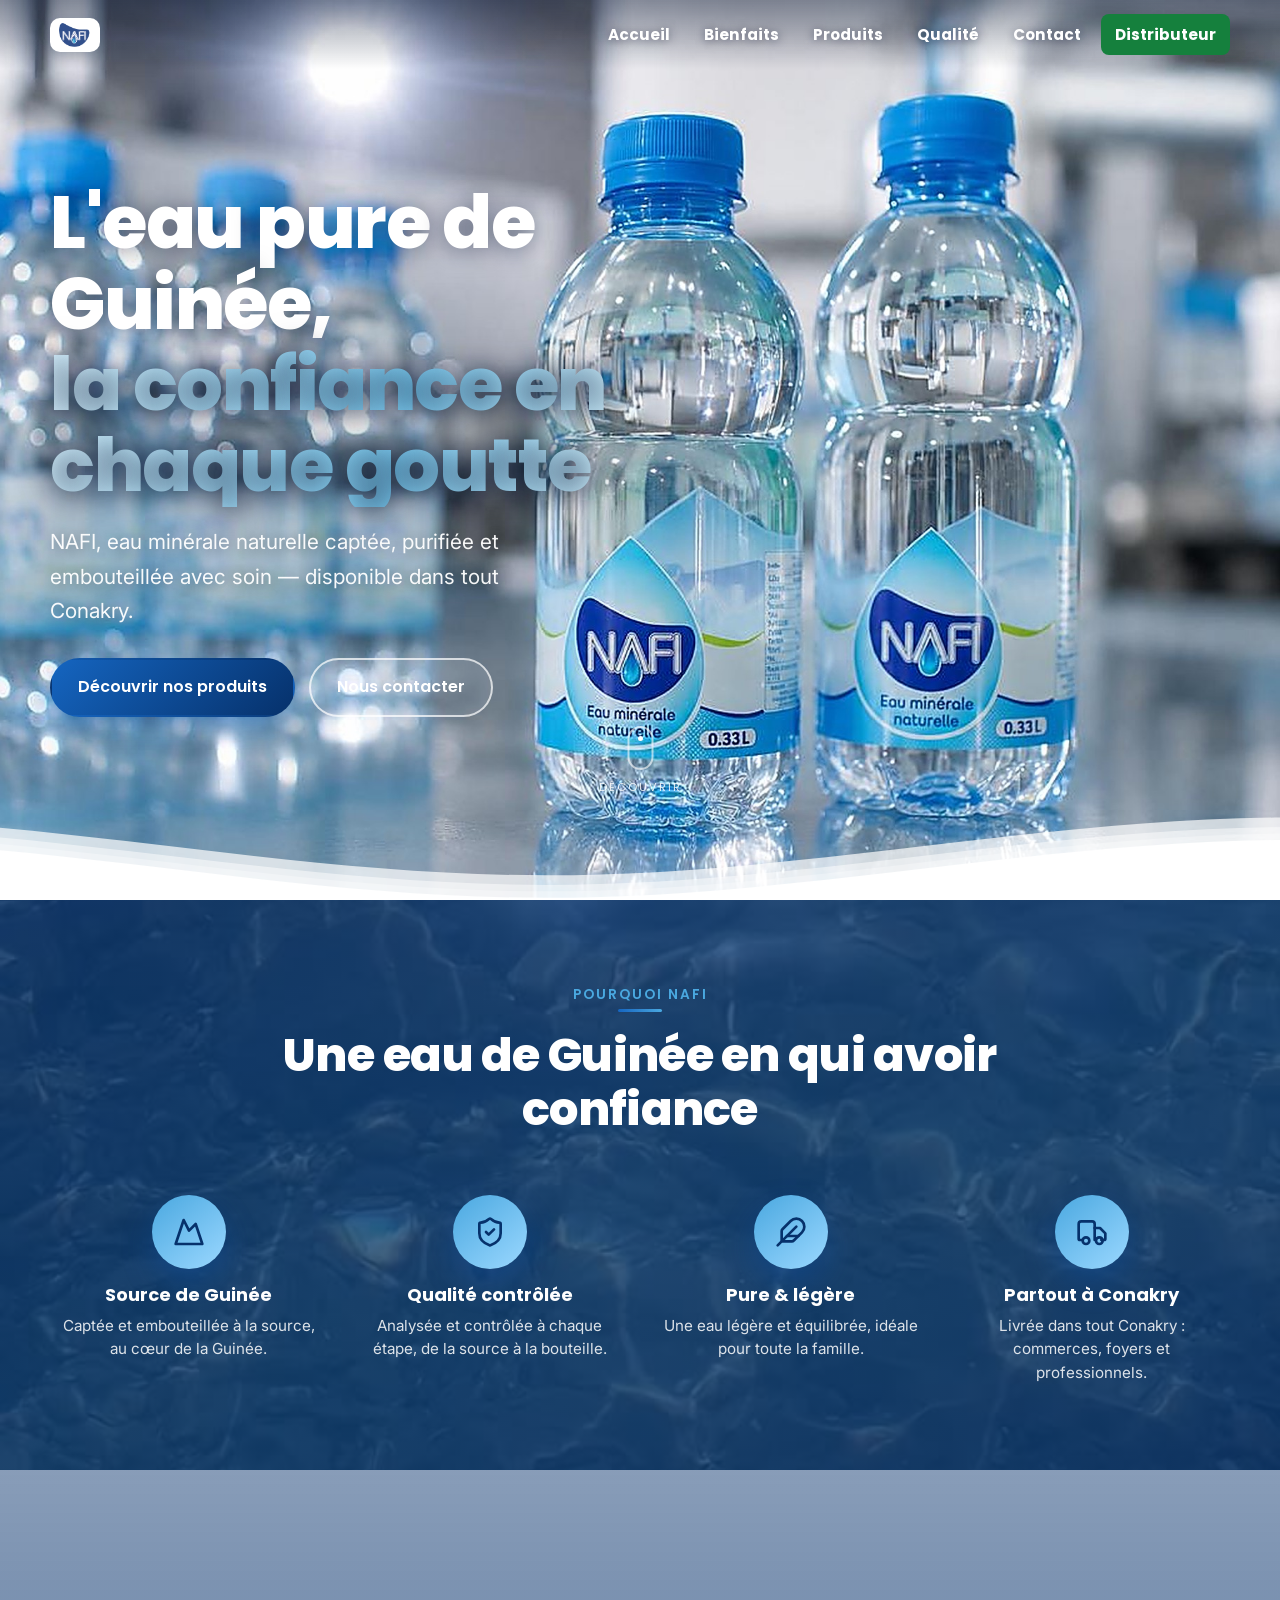
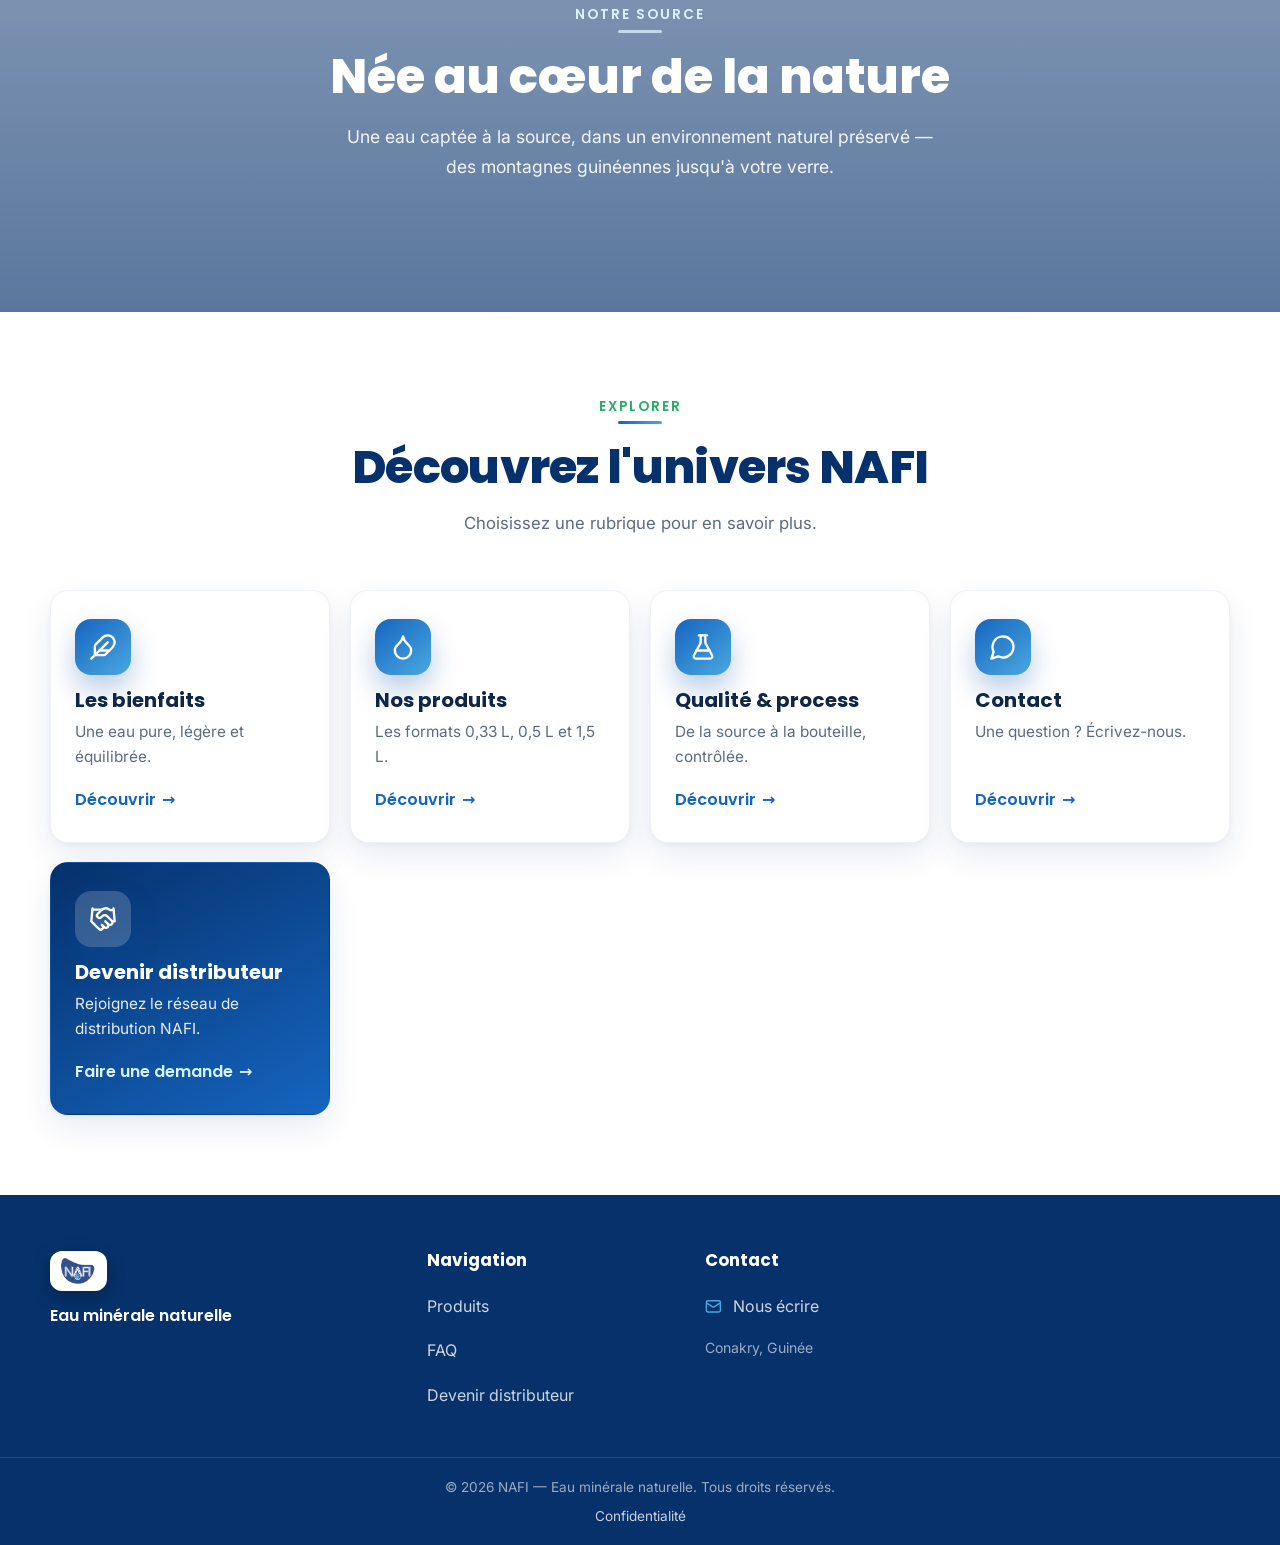
==== index.html @ 467e8931 "Retrait de l'effet gouttes d'eau (pluie + éclaboussure au clic) - Supprime js/water-drops.js et son " ====
<!DOCTYPE html>
<html lang="fr">
<head>
  <meta charset="UTF-8" />
  <meta name="viewport" content="width=device-width, initial-scale=1.0" />
  <link rel="canonical" href="https://www.eaunafi.com/" />
  <meta name="theme-color" content="#06316b" />
  <title>NAFI — L'eau pure de Guinée, la confiance en chaque goutte</title>
  <meta name="description" content="NAFI, eau minérale naturelle née en Guinée. De la source à votre verre : captée, purifiée et contrôlée. Disponible à Conakry en 0,33 L, 0,5 L et 1,5 L." />
  <link rel="icon" type="image/png" href="images/favicon.png?v=18" />
  <link rel="apple-touch-icon" href="images/apple-touch-icon.png" />
  <link rel="preconnect" href="https://fonts.googleapis.com" />
  <link rel="preconnect" href="https://fonts.gstatic.com" crossorigin />
  <link href="https://fonts.googleapis.com/css2?family=Poppins:wght@400;500;600;700;800&family=Inter:wght@400;500;600&display=swap" rel="stylesheet" />
  <link rel="preload" as="image" href="images/hero-bottles-hd.jpg" fetchpriority="high" />
  <link rel="stylesheet" href="css/style.css?v=18" />
  <script type="application/ld+json">
  {"@context":"https://schema.org","@type":"Organization","name":"NAFI","url":"https://www.eaunafi.com/","logo":"https://www.eaunafi.com/images/apple-touch-icon.png","description":"Eau minérale naturelle captée et embouteillée en Guinée."}
  </script>
</head>
<body>
  <a class="skip-link" href="#accueil">Aller au contenu</a>

  <div class="scroll-progress" id="scrollProgress" aria-hidden="true"></div>

  <svg width="0" height="0" style="position:absolute" aria-hidden="true" focusable="false">
    <defs>
      <symbol id="i-drop" viewBox="0 0 24 24"><path d="M12 22a7 7 0 0 0 7-7c0-2-1-3.9-3-5.5s-3.5-4-4-6.5c-.5 2.5-2 4.9-4 6.5C6 11.1 5 13 5 15a7 7 0 0 0 7 7z"/></symbol>
      <symbol id="i-shield" viewBox="0 0 24 24"><path d="M20 13c0 5-3.5 7.5-7.66 8.95a1 1 0 0 1-.67-.01C7.5 20.5 4 18 4 13V6a1 1 0 0 1 1-1c2 0 4.5-1.2 6.24-2.72a1.17 1.17 0 0 1 1.52 0C14.51 3.81 17 5 19 5a1 1 0 0 1 1 1z"/></symbol>
      <symbol id="i-shield-check" viewBox="0 0 24 24"><path d="M20 13c0 5-3.5 7.5-7.66 8.95a1 1 0 0 1-.67-.01C7.5 20.5 4 18 4 13V6a1 1 0 0 1 1-1c2 0 4.5-1.2 6.24-2.72a1.17 1.17 0 0 1 1.52 0C14.51 3.81 17 5 19 5a1 1 0 0 1 1 1z"/><path d="m9 12 2 2 4-4"/></symbol>
      <symbol id="i-check" viewBox="0 0 24 24"><circle cx="12" cy="12" r="10"/><path d="m9 12 2 2 4-4"/></symbol>
      <symbol id="i-feather" viewBox="0 0 24 24"><path d="M12.67 19a2 2 0 0 0 1.42-.59l6.15-6.17a6 6 0 0 0-8.49-8.49L5.59 9.91A2 2 0 0 0 5 11.33V18a1 1 0 0 0 1 1z"/><path d="M16 8 2 22"/><path d="M17.5 15H9"/></symbol>
      <symbol id="i-salt" viewBox="0 0 24 24"><path d="M7 11a5 5 0 0 1 10 0"/><path d="M7 11h10v9a1 1 0 0 1-1 1H8a1 1 0 0 1-1-1z"/><path d="M10 7.5v.01"/><path d="M14 7.5v.01"/><path d="M12 6v.01"/></symbol>
      <symbol id="i-scale" viewBox="0 0 24 24"><path d="m16 16 3-8 3 8c-.87.65-1.92 1-3 1s-2.13-.35-3-1z"/><path d="m2 16 3-8 3 8c-.87.65-1.92 1-3 1s-2.13-.35-3-1z"/><path d="M7 21h10"/><path d="M12 3v18"/><path d="M3 7h2c2 0 5-1 7-2 2 1 5 2 7 2h2"/></symbol>
      <symbol id="i-family" viewBox="0 0 24 24"><path d="M16 21v-2a4 4 0 0 0-4-4H6a4 4 0 0 0-4 4v2"/><circle cx="9" cy="7" r="4"/><path d="M22 21v-2a4 4 0 0 0-3-3.87"/><path d="M16 3.13a4 4 0 0 1 0 7.75"/></symbol>
      <symbol id="i-leaf" viewBox="0 0 24 24"><path d="M11 20A7 7 0 0 1 9.8 6.1C15.5 5 17 4.48 19 2c1 2 2 4.18 2 8 0 5.5-4.78 10-10 10z"/><path d="M2 21c0-3 1.85-5.36 5.08-6"/></symbol>
      <symbol id="i-mountain" viewBox="0 0 24 24"><path d="m8 3 4 8 5-5 5 15H2z"/></symbol>
      <symbol id="i-filter" viewBox="0 0 24 24"><path d="M22 3H2l8 9.46V19l4 2v-8.54z"/></symbol>
      <symbol id="i-sparkles" viewBox="0 0 24 24"><path d="M9.94 14.06a2 2 0 0 0-1.44-1.44l-4.06-1.06 4.06-1.06A2 2 0 0 0 9.94 9L11 4.94 12.06 9a2 2 0 0 0 1.44 1.44l4.06 1.06-4.06 1.06A2 2 0 0 0 12.06 14L11 18.06z"/><path d="M19 4v3"/><path d="M20.5 5.5h-3"/><path d="M19 17v2"/><path d="M20 18h-2"/></symbol>
      <symbol id="i-flask" viewBox="0 0 24 24"><path d="M14 2v6a2 2 0 0 0 .24.96l5.51 10.08A2 2 0 0 1 18 22H6a2 2 0 0 1-1.75-2.96l5.51-10.08A2 2 0 0 0 10 8V2"/><path d="M6.45 15h11.1"/><path d="M8.5 2h7"/></symbol>
      <symbol id="i-factory" viewBox="0 0 24 24"><path d="M2 20a2 2 0 0 0 2 2h16a2 2 0 0 0 2-2V8l-7 5V8l-7 5V4a2 2 0 0 0-2-2H4a2 2 0 0 0-2 2z"/><path d="M7 18h.01"/><path d="M12 18h.01"/><path d="M17 18h.01"/></symbol>
      <symbol id="i-truck" viewBox="0 0 24 24"><path d="M14 18V6a2 2 0 0 0-2-2H4a2 2 0 0 0-2 2v11a1 1 0 0 0 1 1h2"/><path d="M14 9h4l4 4v4a1 1 0 0 1-1 1h-2"/><circle cx="7.5" cy="18.5" r="2.5"/><circle cx="17.5" cy="18.5" r="2.5"/></symbol>
      <symbol id="i-target" viewBox="0 0 24 24"><circle cx="12" cy="12" r="10"/><circle cx="12" cy="12" r="6"/><circle cx="12" cy="12" r="2"/></symbol>
      <symbol id="i-globe" viewBox="0 0 24 24"><circle cx="12" cy="12" r="10"/><path d="M12 2a14.5 14.5 0 0 0 0 20 14.5 14.5 0 0 0 0-20"/><path d="M2 12h20"/></symbol>
      <symbol id="i-phone" viewBox="0 0 24 24"><path d="M13.83 16.57a1 1 0 0 0 1.21-.3l.36-.47A2 2 0 0 1 17 15h3a2 2 0 0 1 2 2v3a2 2 0 0 1-2 2A18 18 0 0 1 2 4a2 2 0 0 1 2-2h3a2 2 0 0 1 2 2v3a2 2 0 0 1-.8 1.6l-.47.35a1 1 0 0 0-.29 1.23 14 14 0 0 0 6.39 6.39z"/></symbol>
      <symbol id="i-mail" viewBox="0 0 24 24"><rect width="20" height="16" x="2" y="4" rx="2"/><path d="m22 7-8.97 5.7a1.94 1.94 0 0 1-2.06 0L2 7"/></symbol>
      <symbol id="i-chat" viewBox="0 0 24 24"><path d="M7.9 20A9 9 0 1 0 4 16.1L2 22z"/></symbol>
      <symbol id="i-file" viewBox="0 0 24 24"><path d="M15 2H6a2 2 0 0 0-2 2v16a2 2 0 0 0 2 2h12a2 2 0 0 0 2-2V7z"/><path d="M14 2v4a2 2 0 0 0 2 2h4"/><path d="M16 13H8"/><path d="M16 17H8"/><path d="M10 9H8"/></symbol>
      <symbol id="i-handshake" viewBox="0 0 24 24"><path d="m11 17 2 2a1 1 0 1 0 3-3"/><path d="m14 14 2.5 2.5a1 1 0 1 0 3-3l-3.88-3.88a3 3 0 0 0-4.24 0l-.88.88a1 1 0 1 1-3-3l2.81-2.81a5.79 5.79 0 0 1 7.06-.87l.47.28a2 2 0 0 0 1.42.25L21 4"/><path d="m21 3 1 11h-2"/><path d="M3 3 2 14l6.5 6.5a1 1 0 1 0 3-3"/><path d="M3 4h8"/></symbol>
      <symbol id="i-facebook" viewBox="0 0 24 24"><path d="M22 12a10 10 0 1 0-11.56 9.88v-6.99H7.9V12h2.54V9.8c0-2.5 1.49-3.89 3.78-3.89 1.09 0 2.24.2 2.24.2v2.46h-1.26c-1.24 0-1.63.77-1.63 1.56V12h2.78l-.44 2.89h-2.34v6.99A10 10 0 0 0 22 12z"/></symbol>
      <symbol id="i-instagram" viewBox="0 0 24 24"><rect width="20" height="20" x="2" y="2" rx="5"/><path d="M16 11.37A4 4 0 1 1 12.63 8 4 4 0 0 1 16 11.37z"/><line x1="17.5" x2="17.51" y1="6.5" y2="6.5"/></symbol>
      <symbol id="i-flag-gn" viewBox="0 0 30 20" preserveAspectRatio="none"><rect width="10" height="20" x="0" fill="#ce1126"/><rect width="10" height="20" x="10" fill="#fcd116"/><rect width="10" height="20" x="20" fill="#009460"/></symbol>
    </defs>
  </svg>

  <!-- ===================== NAVBAR ===================== -->
  <header class="navbar" id="navbar">
    <div class="container nav-inner">
      <a href="index.html" class="brand" aria-label="NAFI - Accueil">
        <img src="images/logo-nafi.png" alt="Logo NAFI" class="brand-logo" data-fallback="logo" />
      </a>

      <nav class="nav-links" id="navLinks" aria-label="Navigation principale">
        <a href="index.html" class="active">Accueil</a>
        <a href="bienfaits.html">Bienfaits</a>
        <a href="produits.html">Produits</a>
        <a href="qualite.html">Qualité</a>
        <a href="contact.html">Contact</a>
        <a href="contact.html#distributeur" class="nav-cta">Distributeur</a>
      </nav>

      <button class="burger" id="burger" aria-label="Ouvrir le menu" aria-expanded="false">
        <span></span><span></span><span></span>
      </button>
    </div>
  </header>

<section class="hero" id="accueil">
    <!-- Image de fond du hero : bouteilles NAFI à l'embouteillage -->
    <img class="hero-bg-img" src="images/hero-bottles-hd.jpg" alt="Bouteilles d'eau minérale NAFI sur la ligne d'embouteillage" width="1920" height="1280" fetchpriority="high" />

    <div class="container hero-inner">
      <div class="hero-text reveal">
        <h1 class="hero-title">L'eau pure de Guinée,<br><span class="accent-water">la confiance en chaque goutte</span></h1>
        <p class="hero-tagline">NAFI, eau minérale naturelle captée, purifiée et embouteillée avec soin — disponible dans tout Conakry.</p>
        <div class="hero-buttons">
          <a href="produits.html" class="btn btn-primary">Découvrir nos produits</a>
          <a href="contact.html" class="btn btn-outline">Nous contacter</a>
        </div>
      </div>
    </div>

    <!-- Indicateur de défilement -->
    <a href="#explorer" class="scroll-cue" aria-label="Défiler vers le bas">
      <span class="scroll-cue-dot"></span>
      <span class="scroll-cue-txt">Découvrir</span>
    </a>

    <!-- Vague animée -->
    <div class="wave-wrap" aria-hidden="true">
      <svg class="waves" viewBox="0 24 150 28" preserveAspectRatio="none">
        <defs>
          <path id="wavepath" d="M-160 44c30 0 58-18 88-18s 58 18 88 18 58-18 88-18 58 18 88 18 v44h-352z" />
        </defs>
        <g class="wave-parallax">
          <use href="#wavepath" x="48" y="0" fill="rgba(255,255,255,0.7)" />
          <use href="#wavepath" x="48" y="3" fill="rgba(255,255,255,0.5)" />
          <use href="#wavepath" x="48" y="5" fill="rgba(255,255,255,0.3)" />
          <use href="#wavepath" x="48" y="7" fill="#ffffff" />
        </g>
      </svg>
    </div>
  </section>


  <!-- ===================== POURQUOI NAFI (bande sombre) ===================== -->
  <section class="section section--dark atouts">
    <video class="atouts-video" autoplay muted loop playsinline preload="auto" poster="videos/water-source.jpg" aria-hidden="true">
      <source src="videos/water-source.mp4" type="video/mp4" />
    </video>
    <div class="atouts-overlay" aria-hidden="true"></div>
    <div class="container">
      <div class="section-head reveal">
        <span class="eyebrow">Pourquoi NAFI</span>
        <h2>Une eau de Guinée en qui avoir confiance</h2>
      </div>
      <div class="atouts-grid">
        <div class="atout reveal">
          <span class="atout-ico"><svg class="ico" aria-hidden="true"><use href="#i-mountain"/></svg></span>
          <h3>Source de Guinée</h3>
          <p>Captée et embouteillée à la source, au cœur de la Guinée.</p>
        </div>
        <div class="atout reveal">
          <span class="atout-ico"><svg class="ico" aria-hidden="true"><use href="#i-shield-check"/></svg></span>
          <h3>Qualité contrôlée</h3>
          <p>Analysée et contrôlée à chaque étape, de la source à la bouteille.</p>
        </div>
        <div class="atout reveal">
          <span class="atout-ico"><svg class="ico" aria-hidden="true"><use href="#i-feather"/></svg></span>
          <h3>Pure &amp; légère</h3>
          <p>Une eau légère et équilibrée, idéale pour toute la famille.</p>
        </div>
        <div class="atout reveal">
          <span class="atout-ico"><svg class="ico" aria-hidden="true"><use href="#i-truck"/></svg></span>
          <h3>Partout à Conakry</h3>
          <p>Livrée dans tout Conakry : commerces, foyers et professionnels.</p>
        </div>
      </div>
    </div>
  </section>


  <!-- ===================== NOTRE SOURCE ===================== -->
  <section class="section source-band" aria-label="Notre source naturelle">
    <div class="source-band-overlay" aria-hidden="true"></div>
    <div class="container source-band-inner reveal">
      <span class="eyebrow eyebrow--light">Notre source</span>
      <h2>Née au cœur de la nature</h2>
      <p>Une eau captée à la source, dans un environnement naturel préservé — des montagnes guinéennes jusqu'à votre verre.</p>
    </div>
  </section>


  <!-- ===================== ACCÈS AUX PAGES ===================== -->
  <section class="section nav-hub" id="explorer">
    <div class="container">
      <div class="section-head reveal">
        <span class="eyebrow">Explorer</span>
        <h2>Découvrez l'univers NAFI</h2>
        <p class="lead">Choisissez une rubrique pour en savoir plus.</p>
      </div>
      <div class="hub-grid">
        <a class="hub-card reveal" href="bienfaits.html">
          <span class="hub-ico"><svg class="ico" aria-hidden="true"><use href="#i-feather"/></svg></span>
          <h3>Les bienfaits</h3>
          <p>Une eau pure, légère et équilibrée.</p>
          <span class="hub-link">Découvrir <span aria-hidden="true">&rarr;</span></span>
        </a>
        <a class="hub-card reveal" href="produits.html">
          <span class="hub-ico"><svg class="ico" aria-hidden="true"><use href="#i-drop"/></svg></span>
          <h3>Nos produits</h3>
          <p>Les formats 0,33 L, 0,5 L et 1,5 L.</p>
          <span class="hub-link">Découvrir <span aria-hidden="true">&rarr;</span></span>
        </a>
        <a class="hub-card reveal" href="qualite.html">
          <span class="hub-ico"><svg class="ico" aria-hidden="true"><use href="#i-flask"/></svg></span>
          <h3>Qualité &amp; process</h3>
          <p>De la source à la bouteille, contrôlée.</p>
          <span class="hub-link">Découvrir <span aria-hidden="true">&rarr;</span></span>
        </a>
        <a class="hub-card reveal" href="contact.html">
          <span class="hub-ico"><svg class="ico" aria-hidden="true"><use href="#i-chat"/></svg></span>
          <h3>Contact</h3>
          <p>Une question ? Écrivez-nous.</p>
          <span class="hub-link">Découvrir <span aria-hidden="true">&rarr;</span></span>
        </a>
        <a class="hub-card hub-card--cta reveal" href="contact.html#distributeur">
          <span class="hub-ico"><svg class="ico" aria-hidden="true"><use href="#i-handshake"/></svg></span>
          <h3>Devenir distributeur</h3>
          <p>Rejoignez le réseau de distribution NAFI.</p>
          <span class="hub-link">Faire une demande <span aria-hidden="true">&rarr;</span></span>
        </a>
      </div>
    </div>
  </section>


<footer class="footer">
    <div class="container footer-inner">
      <div class="footer-brand">
        <img src="images/logo-nafi.png" alt="Logo NAFI" class="footer-logo" data-fallback="logo" />
        <p class="footer-tagline">Eau minérale naturelle</p>
      </div>

      <div class="footer-col">
        <h4>Navigation</h4>
        <a href="produits.html">Produits</a>
        <a href="contact.html#faq">FAQ</a>
        <a href="contact.html#distributeur">Devenir distributeur</a>
      </div>

      <div class="footer-col">
        <h4>Contact</h4>
        <a href="contact.html"><svg class="ico ico-link" aria-hidden="true"><use href="#i-mail"/></svg> Nous écrire</a>
        <p class="footer-city">Conakry, Guinée</p>
      </div>
    </div>
    <div class="footer-bottom">
      <p>© <span id="year"></span> NAFI — Eau minérale naturelle. Tous droits réservés.</p>
      <p class="footer-bottom-links"><a href="confidentialite.html">Confidentialité</a></p>
    </div>
  </footer>

<button class="to-top" id="toTop" aria-label="Revenir en haut de la page" title="Haut de page">
    <svg viewBox="0 0 24 24" width="22" height="22" fill="none" stroke="currentColor" stroke-width="2.5" stroke-linecap="round" stroke-linejoin="round" aria-hidden="true">
      <path d="M12 19V5M5 12l7-7 7 7" />
    </svg>
  </button>

  <script src="js/main.js?v=18"></script>
  <script src="js/hero-ripple.js?v=18"></script>
</body>
</html>
---- css/style.css ----
/* ============================================================
   NAFI — Eau minérale naturelle
   Palette : bleu profond + bleu clair + blanc, accent vert
   Mobile-first, léger, animations "eau" douces
   ============================================================ */

:root {
  --blue-deep: #06316b;
  --blue-deep-2: #0a3d7a;
  --blue: #1565c0;
  --blue-light: #4aa8e0;
  --blue-soft: #e8f4fc;
  --green: #2ecc71;
  --green-dark: #27ae60;
  --green-cta: #15803d;
  --green-cta-dark: #0f6a33;
  --cyan: #d9f3ff;
  --white: #ffffff;
  --ink: #0f2745;
  --muted: #5a6b82;
  --line: #e2eaf3;
  --shadow-sm: 0 4px 14px rgba(6, 49, 107, 0.08);
  --shadow-md: 0 12px 34px rgba(6, 49, 107, 0.12);
  --shadow-lg: 0 24px 60px rgba(6, 49, 107, 0.18);
  --radius: 18px;
  --radius-sm: 12px;
  --max: 1180px;
  --font-head: "Poppins", system-ui, sans-serif;
  --font-body: "Inter", system-ui, sans-serif;
}

* { margin: 0; padding: 0; box-sizing: border-box; }

html { scroll-behavior: smooth; scroll-padding-top: 72px; }

body {
  font-family: var(--font-body);
  color: var(--ink);
  background: var(--white);
  line-height: 1.65;
  -webkit-font-smoothing: antialiased;
  overflow-x: hidden;
}

h1, h2, h3, h4 { font-family: var(--font-head); line-height: 1.15; color: var(--blue-deep); }

a { color: inherit; text-decoration: none; }
img { max-width: 100%; display: block; }

.container { width: min(100% - 40px, var(--max)); margin-inline: auto; }

/* ---------- Image fallback (avant ajout des vraies photos) ---------- */
.img-missing {
  background: linear-gradient(135deg, var(--blue-light), var(--blue-deep));
  position: relative;
  min-height: 180px;
  border-radius: var(--radius-sm);
}
.img-missing::after {
  content: attr(data-label);
  position: absolute; inset: 0;
  display: flex; align-items: center; justify-content: center;
  color: rgba(255,255,255,.9); font-family: var(--font-head);
  font-weight: 600; font-size: .85rem; text-align: center; padding: 12px;
  letter-spacing: .3px;
}

/* ============================= BUTTONS ============================= */
.btn {
  display: inline-flex; align-items: center; justify-content: center; gap: 8px;
  font-family: var(--font-head); font-weight: 600; font-size: 1rem;
  padding: 14px 26px; border-radius: 50px; border: 2px solid transparent;
  cursor: pointer; transition: transform .25s ease, box-shadow .25s ease, background .25s ease;
  white-space: nowrap;
}
.btn-sm { padding: 10px 20px; font-size: .9rem; }
.btn-block { width: 100%; }
.btn-primary {
  background: linear-gradient(135deg, var(--blue), var(--blue-deep));
  color: var(--white); box-shadow: 0 8px 22px rgba(21, 101, 192, .35);
}
.btn-primary:hover { transform: translateY(-3px); box-shadow: 0 14px 30px rgba(21, 101, 192, .45); }
.btn-outline {
  background: rgba(255,255,255,.1); color: var(--white); border-color: rgba(255,255,255,.7);
  backdrop-filter: blur(4px);
}
.btn-outline:hover { background: var(--white); color: var(--blue-deep); transform: translateY(-3px); }
.btn-light {
  background: var(--white); color: var(--blue-deep); box-shadow: 0 8px 22px rgba(6,49,107,.20);
}
.btn-light:hover { transform: translateY(-3px); box-shadow: 0 14px 30px rgba(6,49,107,.28); }
.btn-outline-light { background: transparent; color: var(--white); border-color: rgba(255,255,255,.7); }
.btn-outline-light:hover { background: rgba(255,255,255,.16); transform: translateY(-3px); }

/* ============================= NAVBAR ============================= */
.navbar {
  position: fixed; top: 0; left: 0; width: 100%; z-index: 1000;
  padding: 14px 0; transition: background .35s ease, box-shadow .35s ease, padding .35s ease;
}
.navbar.scrolled {
  background: rgba(255,255,255,.92); backdrop-filter: blur(12px);
  box-shadow: var(--shadow-sm); padding: 8px 0;
}
.nav-inner { display: flex; align-items: center; justify-content: space-between; }
.brand { display: flex; align-items: center; gap: 10px; }
.brand-logo {
  height: 34px; width: auto;
  background: #fff; padding: 5px 9px; border-radius: 10px;
  box-shadow: 0 3px 12px rgba(3, 22, 50, .22);
}
.brand-logo.img-missing { width: 42px; min-height: 42px; border-radius: 50%; }
.brand-text {
  font-family: var(--font-head); font-weight: 800; font-size: 1.5rem; letter-spacing: 1px;
  color: var(--white); transition: color .35s ease;
}
.navbar.scrolled .brand-text { color: var(--blue-deep); }

/* Pages internes (sans hero sombre) : navbar solide dès le départ + espace sous la barre fixe */
body.page-inner { padding-top: 66px; }
body.page-inner .navbar { background: rgba(255,255,255,.95); backdrop-filter: blur(12px); box-shadow: var(--shadow-sm); }
body.page-inner .brand-text { color: var(--blue-deep); }
body.page-inner .nav-links a { color: var(--ink); }
body.page-inner .nav-links a:hover { background: var(--blue-soft); color: var(--blue-deep); }
body.page-inner .nav-links a.active { color: var(--blue); background: var(--blue-soft); }
body.page-inner .nav-cta, body.page-inner .nav-links a.nav-cta { color: var(--white); }
body.page-inner .burger span { background: var(--blue-deep); }

.nav-links { display: flex; align-items: center; gap: 6px; }
.nav-links a {
  font-family: var(--font-head); font-weight: 500; font-size: .95rem;
  color: var(--white); padding: 8px 14px; border-radius: 8px; transition: color .25s, background .25s;
}
.navbar.scrolled .nav-links a { color: var(--ink); }
.nav-links a:hover { color: var(--blue-light); }
.navbar.scrolled .nav-links a:hover { background: var(--blue-soft); color: var(--blue-deep); }
.nav-cta {
  background: var(--green-cta); color: var(--white) !important; font-weight: 600;
}
.nav-cta:hover { background: var(--green-cta-dark) !important; }

.burger { display: none; flex-direction: column; gap: 5px; background: none; border: 0; cursor: pointer; padding: 6px; }
.burger span { width: 26px; height: 3px; border-radius: 3px; background: var(--white); transition: .3s; }
.navbar.scrolled .burger span { background: var(--blue-deep); }
.burger.open span:nth-child(1) { transform: translateY(8px) rotate(45deg); }
.burger.open span:nth-child(2) { opacity: 0; }
.burger.open span:nth-child(3) { transform: translateY(-8px) rotate(-45deg); }

/* ============================= HERO ============================= */
.hero {
  position: relative; min-height: 100svh; display: flex; align-items: center;
  background:
    radial-gradient(1200px 600px at 80% -10%, rgba(74,168,224,.45), transparent 60%),
    linear-gradient(160deg, var(--blue-deep) 0%, var(--blue) 55%, var(--blue-light) 120%);
  padding-top: 90px; overflow: hidden;
}
.hero-inner {
  display: grid; grid-template-columns: 1fr; gap: 30px; align-items: center;
  position: relative; z-index: 4; padding-bottom: 70px;
}

/* Fond du hero : vidéo (legacy) OU image de bouteilles */
.hero-video,
.hero-bg-img {
  position: absolute; inset: 0; width: 100%; height: 100%;
  object-fit: cover; object-position: 50% 50%; z-index: 0; border: 0; background: transparent;
}
.hero-bg-img { animation: heroOpen 1.2s cubic-bezier(.22,1,.36,1) both; }
/* Canvas d'effet d'eau interactif (au-dessus de l'image, sous le contenu) */
.hero-ripple-canvas {
  position: absolute; inset: 0; width: 100%; height: 100%;
  z-index: 0; pointer-events: none;
  animation: heroOpen 1.2s cubic-bezier(.22,1,.36,1) both;
}
/* Animation d'ouverture du hero : le fond se révèle en fondu + léger zoom */
@keyframes heroOpen { from { opacity: 0; transform: scale(1.07); } to { opacity: 1; transform: scale(1); } }
@media (prefers-reduced-motion: reduce) { .hero-bg-img, .hero-ripple-canvas { animation: none; } }
/* Mobile : image en bannière (photo entière visible, nette) + texte en dessous sur le fond bleu */
@media (max-width: 760px) {
  .hero { display: block; min-height: auto; padding-top: 76px; }
  .hero-bg-img { position: static; width: calc(100% - 32px); margin: 6px 16px 0; height: auto; border-radius: 22px; box-shadow: 0 16px 36px rgba(3,28,68,.45); animation: heroFade .9s ease both; }
  .hero-ripple-canvas { display: none; }
  .hero-inner { padding: 28px 0 72px; }
  .scroll-cue { display: none !important; }
}
@keyframes heroFade { from { opacity: 0; } to { opacity: 1; } }
.hero-overlay {
  position: absolute; inset: 0; z-index: 1; pointer-events: none;
  background: linear-gradient(160deg, rgba(6,49,107,.55), rgba(21,101,192,.30) 55%, rgba(74,168,224,.22));
}

/* Caustiques : reflets d'eau qui ondulent lentement (effet vidéo) */
.hero-caustics {
  position: absolute; inset: -20%; z-index: 1; pointer-events: none; opacity: .5;
  background:
    radial-gradient(closest-side at 20% 30%, rgba(255,255,255,.20), transparent 70%),
    radial-gradient(closest-side at 70% 20%, rgba(217,243,255,.18), transparent 70%),
    radial-gradient(closest-side at 45% 65%, rgba(255,255,255,.16), transparent 70%),
    radial-gradient(closest-side at 85% 75%, rgba(217,243,255,.14), transparent 70%);
  background-size: 60% 60%, 55% 55%, 65% 65%, 50% 50%;
  mix-blend-mode: screen; filter: blur(2px); will-change: transform;
  animation: caustics-drift 18s ease-in-out infinite alternate;
}
/* transform uniquement (compositeur GPU) — plus de blur animé coûteux */
@keyframes caustics-drift {
  0%   { transform: translate3d(0,0,0) scale(1); }
  50%  { transform: translate3d(3%, -2%, 0) scale(1.08); }
  100% { transform: translate3d(-2%, 3%, 0) scale(1.04); }
}

/* Rayons de lumière sous-marins (god rays) */
.hero-rays { position: absolute; inset: 0; z-index: 1; pointer-events: none; overflow: hidden; }
.hero-rays span {
  position: absolute; top: -30%; left: 50%; width: 14vw; height: 160%;
  background: linear-gradient(to bottom, rgba(255,255,255,.22), rgba(255,255,255,0) 75%);
  transform-origin: top center; filter: blur(6px); mix-blend-mode: screen;
  animation: ray-sway 9s ease-in-out infinite;
}
.hero-rays span:nth-child(1){ left: 12%; transform: rotate(14deg); animation-duration: 11s; }
.hero-rays span:nth-child(2){ left: 30%; transform: rotate(9deg);  animation-duration: 8s;  animation-delay: -2s; opacity:.8; }
.hero-rays span:nth-child(3){ left: 52%; transform: rotate(12deg); animation-duration: 13s; animation-delay: -4s; }
.hero-rays span:nth-child(4){ left: 72%; transform: rotate(7deg);  animation-duration: 10s; animation-delay: -1s; opacity:.7; }
.hero-rays span:nth-child(5){ left: 88%; transform: rotate(15deg); animation-duration: 12s; animation-delay: -5s; opacity:.6; }
@keyframes ray-sway {
  0%,100% { transform: rotate(10deg) translateX(0); opacity: .35; }
  50%     { transform: rotate(13deg) translateX(2vw); opacity: .85; }
}
.origin-badge {
  display: inline-flex; align-items: center; gap: 8px; background: rgba(255,255,255,.14);
  border: 1px solid rgba(255,255,255,.3); color: var(--white); font-weight: 600;
  font-family: var(--font-head); padding: 8px 16px; border-radius: 50px; font-size: .9rem;
  backdrop-filter: blur(4px); margin-bottom: 22px;
}
.origin-badge .flag { font-size: 1.1rem; }
.hero-title { color: var(--white); font-size: clamp(2.6rem, 9vw, 4.6rem); font-weight: 800; letter-spacing: -0.02em; line-height: 1.1; text-shadow: 0 2px 24px rgba(3,18,46,.5); }
.accent-water {
  background: linear-gradient(90deg, #d9f3ff, var(--blue-light));
  -webkit-background-clip: text; background-clip: text; color: transparent;
  position: relative;
  filter: drop-shadow(0 2px 16px rgba(3,18,46,.5));
}
.hero-tagline { color: rgba(255,255,255,.95); font-size: clamp(1.05rem, 4vw, 1.3rem); margin: 18px 0 30px; max-width: 460px; text-shadow: 0 2px 16px rgba(3,18,46,.5); }
.hero-buttons { display: flex; flex-wrap: wrap; gap: 14px; }

.hero-visual { position: relative; display: flex; justify-content: center; align-items: center; min-height: 320px; }
.hero-bottle-stage { position: relative; display: flex; flex-direction: column; align-items: center; z-index: 2; }
.hero-bottle {
  max-height: 72vh; width: auto;
  filter: drop-shadow(0 34px 46px rgba(3,28,68,.55));
  animation: bottleFloat 6s ease-in-out infinite;
  transform-origin: 50% 90%; will-change: transform;
}
.hero-bottle.img-missing { width: 260px; min-height: 420px; }
/* reflet au sol */
.hero-bottle-reflection {
  width: 58%; height: 26px; margin-top: -6px; border-radius: 50%;
  background: radial-gradient(ellipse at center, rgba(3,28,68,.45), transparent 70%);
  filter: blur(4px); animation: shadowPulse 6s ease-in-out infinite;
}
.hero-glow {
  position: absolute; width: 380px; height: 380px; border-radius: 50%; top: 50%; left: 50%;
  transform: translate(-50%,-55%);
  background: radial-gradient(circle, rgba(255,255,255,.5), transparent 65%);
  filter: blur(12px); z-index: 1; animation: pulse 7s ease-in-out infinite;
}
@keyframes floaty { 0%,100%{ transform: translateY(0) } 50%{ transform: translateY(-18px) } }
/* flottement + balancement 3D subtil facon casamancaise */
@keyframes bottleFloat {
  0%   { transform: translateY(0)     rotate(-1.6deg); }
  50%  { transform: translateY(-22px) rotate(1.6deg); }
  100% { transform: translateY(0)     rotate(-1.6deg); }
}
@keyframes shadowPulse {
  0%,100% { transform: scaleX(1);   opacity: .55; }
  50%     { transform: scaleX(.82); opacity: .3; }
}
@keyframes pulse { 0%,100%{ transform: translate(-50%,-55%) scale(1); opacity:.65 } 50%{ transform: translate(-50%,-55%) scale(1.08); opacity:1 } }

/* bulles montantes */
.hero-bg-bubbles { position: absolute; inset: 0; z-index: 2; overflow: hidden; pointer-events: none; }
.hero-bg-bubbles span {
  position: absolute; bottom: -60px; border-radius: 50%;
  background: radial-gradient(circle at 30% 30%, rgba(255,255,255,.6), rgba(255,255,255,.05));
  animation: rise linear infinite;
}
.hero-bg-bubbles span:nth-child(1){ left:8%;  width:18px; height:18px; animation-duration:11s; }
.hero-bg-bubbles span:nth-child(2){ left:22%; width:10px; height:10px; animation-duration:9s;  animation-delay:1s; }
.hero-bg-bubbles span:nth-child(3){ left:45%; width:24px; height:24px; animation-duration:14s; animation-delay:2s; }
.hero-bg-bubbles span:nth-child(4){ left:65%; width:12px; height:12px; animation-duration:10s; animation-delay:.5s; }
.hero-bg-bubbles span:nth-child(5){ left:80%; width:20px; height:20px; animation-duration:13s; animation-delay:3s; }
.hero-bg-bubbles span:nth-child(6){ left:92%; width:9px;  height:9px;  animation-duration:8s;  animation-delay:1.5s; }
.hero-bg-bubbles span:nth-child(7){ left:15%; width:7px;  height:7px;  animation-duration:7s;  animation-delay:2.5s; }
.hero-bg-bubbles span:nth-child(8){ left:35%; width:14px; height:14px; animation-duration:12s; animation-delay:4s; }
.hero-bg-bubbles span:nth-child(9){ left:58%; width:8px;  height:8px;  animation-duration:9.5s;animation-delay:1.2s; }
.hero-bg-bubbles span:nth-child(10){left:74%; width:16px; height:16px; animation-duration:15s; animation-delay:.8s; }
@keyframes rise {
  0%   { transform: translateY(0) translateX(0); opacity: 0; }
  10%  { opacity: .9; }
  50%  { transform: translateY(-55svh) translateX(10px); }
  90%  { opacity: .7; }
  100% { transform: translateY(-110svh) translateX(-6px); opacity: 0; }
}

/* vague */
.wave-wrap { position: absolute; bottom: -1px; left: 0; width: 100%; line-height: 0; z-index: 3; }
.waves { width: 100%; height: 90px; }
.wave-parallax use { animation: moveWave 12s cubic-bezier(.55,.5,.45,.5) infinite; }
.wave-parallax use:nth-child(1){ animation-delay:-2s; animation-duration:9s; }
.wave-parallax use:nth-child(2){ animation-delay:-3s; animation-duration:12s; }
.wave-parallax use:nth-child(3){ animation-delay:-4s; animation-duration:6s; }
.wave-parallax use:nth-child(4){ animation-delay:-5s; animation-duration:16s; }
@keyframes moveWave { 0%{ transform: translateX(-90px) } 100%{ transform: translateX(85px) } }

/* ============================= ICÔNES SVG ============================= */
.ico {
  width: 1em; height: 1em; flex-shrink: 0; fill: none; stroke: currentColor;
  stroke-width: 2; stroke-linecap: round; stroke-linejoin: round; vertical-align: -.12em;
}
.ico--fill { fill: currentColor; stroke: none; }
.flag-gn {
  width: 1.5em; height: 1em; border-radius: 3px; overflow: hidden; display: inline-block;
  vertical-align: -.15em; box-shadow: 0 0 0 1px rgba(0,0,0,.1); flex-shrink: 0;
}
.flag-gn--lg { width: 2.4em; height: 1.6em; border-radius: 5px; }

/* couleurs par conteneur */
.feature-icon .ico, .benefit-icon .ico, .step-ico .ico { stroke: var(--blue); }
.certif-ico { stroke: var(--blue); }
.pillar-ico { stroke: var(--green-dark); }
.hero-trust .ico { stroke: var(--cyan); }
.ico-link { width: 1.05em; height: 1.05em; vertical-align: -.2em; margin-right: 7px; }
.footer-col a .ico-link { stroke: var(--blue-light); }
.footer-col a:hover .ico-link { stroke: var(--white); }

/* ============================= SECTIONS ============================= */
.section { padding: 80px 0; }
.section-head { text-align: center; max-width: 720px; margin: 0 auto 50px; }
.eyebrow {
  display: inline-block; font-family: var(--font-head); font-weight: 600; font-size: .85rem;
  text-transform: uppercase; letter-spacing: 2px; color: var(--green-dark);
  padding-bottom: 6px; position: relative; margin-bottom: 16px;
}
.eyebrow::after { content:""; position:absolute; bottom:0; left:50%; transform:translateX(-50%); width:36px; height:3px; background:var(--green); border-radius:3px; }
.section-head h1, .section-head h2 { font-size: clamp(1.8rem, 6vw, 2.6rem); }
.section-head h1, .section-head h2, .story-text h2, .cta-text h2 { letter-spacing: -0.015em; }
.lead { color: var(--muted); font-size: 1.05rem; margin-top: 16px; line-height: 1.55; }

/* ---------- La marque ---------- */
.marque { background: linear-gradient(180deg, var(--white), var(--blue-soft)); }
.marque-grid { display: grid; grid-template-columns: 1fr; gap: 22px; }
.feature-card {
  background: #fff; border: 1px solid var(--line); border-radius: var(--radius);
  padding: 36px 24px 30px; box-shadow: var(--shadow-sm);
  display: flex; flex-direction: column; align-items: center; text-align: center;
  transition: transform .3s cubic-bezier(.22,1,.36,1), box-shadow .3s, border-color .3s;
}
.feature-card:hover { transform: translateY(-8px); box-shadow: var(--shadow-lg); border-color: var(--blue-light); }
.feature-icon {
  width: 84px; height: 84px; border-radius: 50%; display: grid; place-items: center;
  background: linear-gradient(135deg, #fff, var(--blue-soft));
  box-shadow: 0 12px 26px rgba(6,49,107,.14); border: 1px solid var(--line);
  margin-bottom: 20px; transition: transform .35s, box-shadow .35s;
}
.feature-card:hover .feature-icon { transform: translateY(-4px) scale(1.06); box-shadow: 0 18px 32px rgba(6,49,107,.22); }
.feature-icon .ico { width: 36px; height: 36px; }
.feature-card h3 { font-size: 1.2rem; margin-bottom: 8px; }
.feature-card p { color: var(--muted); font-size: .96rem; line-height: 1.6; }
.quality-banner {
  margin-top: 40px; text-align: center; background: linear-gradient(135deg, var(--blue-deep), var(--blue));
  color: var(--white); padding: 24px; border-radius: var(--radius); border-left: 5px solid var(--green);
}
.quality-banner strong { color: var(--cyan); }

/* ---------- Bienfaits ---------- */
.bienfaits { background: var(--white); }
.benefits-grid { display: grid; grid-template-columns: 1fr; gap: 22px; }
.benefit-card {
  background: #fff; border: 1px solid var(--line); border-radius: var(--radius);
  padding: 36px 24px 30px; box-shadow: var(--shadow-sm);
  display: flex; flex-direction: column; align-items: center; text-align: center;
  transition: transform .3s cubic-bezier(.22,1,.36,1), box-shadow .3s, border-color .3s;
}
.benefit-card:hover { transform: translateY(-8px); box-shadow: var(--shadow-lg); border-color: var(--blue-light); }
.benefit-icon {
  width: 84px; height: 84px; border-radius: 50%; display: grid; place-items: center;
  background: linear-gradient(135deg, #fff, var(--blue-soft));
  box-shadow: 0 12px 26px rgba(6,49,107,.14); border: 1px solid var(--line);
  margin-bottom: 20px; transition: transform .35s, box-shadow .35s;
}
.benefit-card:hover .benefit-icon { transform: translateY(-4px) scale(1.06); box-shadow: 0 18px 32px rgba(6,49,107,.22); }
.benefit-icon .ico { width: 36px; height: 36px; }
.benefit-card h3 { font-size: 1.18rem; margin-bottom: 8px; color: var(--blue-deep); }
.benefit-card p { color: var(--muted); font-size: .96rem; line-height: 1.6; }

/* ---------- Produits ---------- */
.products-grid { display: grid; grid-template-columns: 1fr; gap: 24px; }
.product-card {
  background: var(--white); border: 1px solid var(--line); border-radius: var(--radius);
  padding: 26px 22px; text-align: center; box-shadow: var(--shadow-sm);
  transition: transform .3s, box-shadow .3s; position: relative;
}
.product-card:hover { transform: translateY(-8px); box-shadow: var(--shadow-lg); }
.product-card.featured { border-color: var(--blue-light); box-shadow: var(--shadow-md); }
.popular {
  position: absolute; top: 14px; right: 14px; background: var(--green-cta); color: #fff;
  font-family: var(--font-head); font-weight: 600; font-size: .72rem; padding: 5px 12px; border-radius: 50px;
  box-shadow: 0 3px 8px rgba(46,204,113,.30);
}
.product-img { height: 190px; display: flex; align-items: flex-end; justify-content: center; margin-bottom: 16px; }
.product-img img { max-height: 190px; width: auto; filter: drop-shadow(0 16px 22px rgba(6,49,107,.22)); transition: transform .5s cubic-bezier(.22,1,.36,1); }
.product-card:hover .product-img img { transform: translateY(-8px) scale(1.05) rotate(-1.5deg); }
.product-img img.img-missing { width: 110px; min-height: 200px; }
/* photos reelles : echelle selon le format */
.prod-bottle--sm { max-height: 175px; }
.prod-bottle--md { max-height: 215px; }
.prod-bottle--lg { max-height: 240px; }
.product-card:hover .prod-bottle { animation: bottleNudge 2.4s ease-in-out infinite; }
@keyframes bottleNudge {
  0%,100% { transform: translateY(-8px) rotate(-1.5deg); }
  50%     { transform: translateY(-14px) rotate(1.5deg); }
}
.product-size {
  display: inline-block; font-family: var(--font-head); font-weight: 800; font-size: 1.5rem;
  color: var(--blue); background: var(--blue-soft); padding: 4px 16px; border-radius: 50px; margin-bottom: 8px;
}
.product-card h3 { font-size: 1.1rem; margin-bottom: 6px; }
.product-target { color: var(--ink); font-weight: 500; font-size: .95rem; }
.product-sale { color: var(--muted); font-size: .88rem; margin-top: 4px; }
.product-card .btn { margin-top: 16px; }

/* pack visuel */
.pack-card { background: linear-gradient(160deg, var(--blue-deep), var(--blue)); color: #fff; border: none; }
.pack-card h3, .pack-card .product-size { color: #fff; }
.pack-card .product-size { background: rgba(255,255,255,.18); }
.pack-card .product-target { color: #fff; }
.pack-card .product-sale { color: rgba(255,255,255,.8); }
.pack-visual { align-items: flex-end; }
.pack-stack { display: flex; gap: 8px; align-items: flex-end; }
.pack-stack span { display: block; width: 38px; border-radius: 6px 6px 3px 3px; background: linear-gradient(180deg, #d9f3ff, var(--blue-light)); box-shadow: 0 8px 16px rgba(0,0,0,.25); }
.pack-stack span:nth-child(1){ height: 120px; }
.pack-stack span:nth-child(2){ height: 160px; }
.pack-stack span:nth-child(3){ height: 120px; }

/* minéralité */
.minerality { margin-top: 50px; background: var(--white); border: 1px solid var(--line); border-radius: var(--radius); padding: 28px; box-shadow: var(--shadow-sm); }
.minerality h3 { font-size: 1.25rem; margin-bottom: 16px; display: flex; align-items: center; gap: 10px; flex-wrap: wrap; }
.min-intro { color: var(--muted); font-size: .96rem; margin-bottom: 18px; }
.min-intro strong { color: var(--blue-deep); }
.todo-tag { font-family: var(--font-body); font-size: .72rem; font-weight: 600; color: var(--green-dark); background: #eafaf1; padding: 3px 10px; border-radius: 50px; }
.table-scroll { overflow-x: auto; }
.min-table { width: 100%; border-collapse: collapse; min-width: 320px; }
.min-table th, .min-table td { text-align: left; padding: 12px 14px; border-bottom: 1px solid var(--line); }
.min-table thead th { background: var(--blue-soft); color: var(--blue-deep); font-family: var(--font-head); }
.min-table tbody tr:hover { background: #f7fbff; }
.min-note { color: var(--muted); font-size: .85rem; margin-top: 12px; font-style: italic; }

/* ---------- Formulaires ---------- */
.contact { background: var(--white); }
.forms-grid { display: grid; grid-template-columns: 1fr; gap: 40px; }
.form-block { background: var(--white); border: 1px solid var(--line); border-radius: var(--radius); padding: 30px 26px; box-shadow: var(--shadow-md); }
.form-block .eyebrow { text-align: left; }
.form-block .eyebrow::after { left: 0; transform: none; }
.form-block h2 { font-size: clamp(1.5rem, 5vw, 2rem); margin-bottom: 8px; }
.form-block .lead { margin-bottom: 24px; font-size: .98rem; }
.nafi-form { display: flex; flex-direction: column; gap: 16px; }
.field { display: flex; flex-direction: column; gap: 6px; }
.field-row { display: grid; grid-template-columns: 1fr; gap: 16px; }
.field label, .qty-row label, legend { font-family: var(--font-head); font-weight: 500; font-size: .9rem; color: var(--ink); }
.field input, .field select, .field textarea {
  font-family: var(--font-body); font-size: 1rem; padding: 12px 14px;
  border: 1.5px solid var(--line); border-radius: var(--radius-sm); background: #fafdff;
  color: var(--ink); transition: border .25s, box-shadow .25s; width: 100%;
}
.field input:focus, .field select:focus, .field textarea:focus {
  outline: none; border-color: var(--blue-light); box-shadow: 0 0 0 4px rgba(74,168,224,.15);
}
.field textarea { resize: vertical; }

.formats-fieldset { border: 1.5px dashed var(--line); border-radius: var(--radius-sm); padding: 16px; }
.formats-fieldset legend { padding: 0 8px; }
.qty-row { display: flex; align-items: center; justify-content: space-between; gap: 12px; padding: 8px 0; border-bottom: 1px solid var(--line); }
.qty-row:last-child { border-bottom: 0; }
.pack-hint { color: var(--muted); font-weight: 400; font-size: .82rem; }
.qty-input { width: 90px; padding: 8px 10px; border: 1.5px solid var(--line); border-radius: var(--radius-sm); font-size: 1rem; text-align: center; }
.qty-input:focus { outline: none; border-color: var(--blue-light); }

.form-status { font-size: .92rem; text-align: center; min-height: 1.2em; font-weight: 500; }
.form-status.ok { color: var(--green-dark); }
.form-status.err { color: #d9534f; }
.form-status.loading { color: var(--blue); }
.opt { color: var(--muted); font-weight: 400; }

/* Sous-titres de section dans les formulaires */
.form-section {
  font-family: var(--font-head); font-weight: 700; font-size: .98rem; color: var(--blue-deep);
  margin: 12px 0 0; padding-bottom: 8px; border-bottom: 2px solid var(--blue-soft);
  display: flex; align-items: center; gap: 9px;
}
.form-section::before {
  content: ""; width: 14px; height: 14px; border-radius: 4px; flex-shrink: 0;
  background: linear-gradient(135deg, var(--blue), var(--green));
}
.form-section:first-child { margin-top: 0; }
/* Case à cocher de déclaration */
.check-row--solo {
  align-items: flex-start; border: 1px solid var(--line); border-radius: var(--radius-sm);
  padding: 14px 16px; background: #fafdff;
}
.check-row--solo + .check-row--solo { border-top: 1px solid var(--line); }
.check-row--solo span { line-height: 1.4; }
/* Encadré exigence de volume (distributeur) */
.distrib-requirement {
  border: 1px solid var(--blue-soft); border-left: 4px solid var(--blue);
  border-radius: var(--radius-sm); background: #f4f9ff;
  padding: 16px 18px; margin-bottom: 6px;
}
.distrib-requirement .form-section { margin-top: 0; }
.distrib-requirement .req-text { font-size: .96rem; color: var(--ink); line-height: 1.55; margin: 12px 0 0; }
.distrib-requirement .req-question { font-family: var(--font-head); font-weight: 600; color: var(--blue-deep); margin: 14px 0 2px; }
.distrib-requirement .check-row input { width: 18px; height: 18px; accent-color: var(--blue); }
/* Aide sous un champ (ex. minimum requis) */
.field-hint { font-size: .82rem; color: var(--muted); margin-top: 2px; }
/* Formulaire distributeur : affichage conditionnel selon le profil */
.distrib-body, .profil-group { display: flex; flex-direction: column; gap: 16px; }
.distrib-body[hidden], .profil-group[hidden] { display: none !important; }
.distrib-body.revealed { animation: distribReveal .45s cubic-bezier(.22,1,.36,1) both; }
@keyframes distribReveal { from { opacity: 0; transform: translateY(10px); } to { opacity: 1; transform: translateY(0); } }
/* Champs fichier */
.field input[type="file"] { padding: 9px 12px; font-size: .9rem; background: #fafdff; cursor: pointer; }
.field input[type="file"]::file-selector-button {
  font-family: var(--font-head); font-weight: 600; font-size: .85rem; cursor: pointer;
  border: 0; border-radius: var(--radius-sm); padding: 8px 14px; margin-right: 12px;
  background: var(--blue-soft); color: var(--blue); transition: background .2s;
}
.field input[type="file"]::file-selector-button:hover { background: #d6efff; }

/* ----- Cartes de contact (3 choix) ----- */
.contact-options { display: grid; grid-template-columns: 1fr; gap: 22px; margin: 40px auto 0; max-width: 480px; }
.contact-card {
  position: relative; text-align: center; cursor: pointer; overflow: hidden;
  display: flex; flex-direction: column; align-items: center;
  background: var(--white); border: 1px solid var(--line); border-radius: var(--radius);
  padding: 38px 26px 30px; box-shadow: var(--shadow-sm);
  transition: transform .35s cubic-bezier(.22,1,.36,1), box-shadow .35s, border-color .35s;
  font-family: var(--font-body);
}
.contact-card::before {
  content: ""; position: absolute; inset: 0 0 auto 0; height: 4px;
  background: linear-gradient(90deg, var(--blue), var(--blue-light), var(--green));
  transform: scaleX(0); transform-origin: left; transition: transform .4s ease;
}
.contact-card:hover, .contact-card:focus-visible {
  transform: translateY(-8px); box-shadow: var(--shadow-lg); border-color: var(--blue-light); outline: none;
}
.contact-card:hover::before, .contact-card:focus-visible::before { transform: scaleX(1); }
.contact-card.featured { border-color: var(--blue-light); box-shadow: var(--shadow-md); }
.contact-ico {
  display: inline-flex; align-items: center; justify-content: center;
  width: 76px; height: 76px; margin-bottom: 18px; border-radius: 50%;
  background: radial-gradient(circle at 35% 30%, #eaf6ff, var(--blue-soft));
  color: var(--blue); transition: transform .4s, background .4s;
}
.contact-ico .ico { width: 36px; height: 36px; }
.contact-card:hover .contact-ico { transform: translateY(-4px) scale(1.08); background: radial-gradient(circle at 35% 30%, #d6efff, #bfe3fb); }
.contact-card h3 { font-size: 1.22rem; margin-bottom: 8px; color: var(--ink); }
.contact-card p { color: var(--muted); font-size: .96rem; margin-bottom: 18px; }
.contact-link { display: inline-block; margin-top: auto; font-family: var(--font-head); font-weight: 600; color: var(--blue); transition: gap .3s; }
.contact-card:hover .contact-link span { display: inline-block; transform: translateX(5px); transition: transform .3s; }

/* ----- Modales ----- */
body.modal-lock { overflow: hidden; }
.modal {
  position: fixed; inset: 0; z-index: 200; display: flex; align-items: center; justify-content: center;
  padding: 20px; visibility: hidden; opacity: 0; transition: opacity .3s, visibility .3s;
}
.modal.open { visibility: visible; opacity: 1; }
.modal-overlay { position: absolute; inset: 0; background: rgba(6,28,60,.55); backdrop-filter: blur(4px); }
.modal-card {
  position: relative; z-index: 1; width: 100%; max-width: 560px; max-height: 90vh; overflow-y: auto;
  background: var(--white); border-radius: var(--radius); padding: 30px 26px;
  box-shadow: 0 30px 70px rgba(3,28,68,.4);
  transform: translateY(24px) scale(.97); opacity: 0; transition: transform .4s cubic-bezier(.22,1,.36,1), opacity .4s;
}
.modal.open .modal-card { transform: translateY(0) scale(1); opacity: 1; }
.modal-close {
  position: absolute; top: 14px; right: 14px; width: 38px; height: 38px; border: none; cursor: pointer;
  background: var(--blue-soft); color: var(--blue); border-radius: 50%; display: flex; align-items: center; justify-content: center;
  transition: background .25s, transform .25s;
}
.modal-close:hover { background: #d6efff; transform: rotate(90deg); }
.modal-close svg { width: 20px; height: 20px; }
.modal-head { display: flex; align-items: center; gap: 16px; margin-bottom: 22px; padding-right: 34px; }
.modal-ico {
  flex-shrink: 0; width: 58px; height: 58px; border-radius: 16px; display: flex; align-items: center; justify-content: center;
  background: radial-gradient(circle at 35% 30%, #eaf6ff, var(--blue-soft)); color: var(--blue);
}
.modal-ico .ico { width: 30px; height: 30px; }
.modal-head h3 { font-size: 1.4rem; margin-bottom: 2px; }
.modal-head p { color: var(--muted); font-size: .92rem; }
.check-row { display: flex; align-items: center; gap: 10px; padding: 9px 0; cursor: pointer; font-size: .96rem; color: var(--ink); }
.check-row + .check-row { border-top: 1px solid var(--line); }
.check-row input { width: 18px; height: 18px; accent-color: var(--blue); flex-shrink: 0; }
.check-row small { color: var(--muted); }

/* ----- Confirmation après envoi ----- */
.form-done { text-align: center; padding: 18px 8px 6px; animation: doneIn .5s ease both; }
.form-done-ico {
  display: inline-flex; align-items: center; justify-content: center; width: 72px; height: 72px;
  border-radius: 50%; background: rgba(46,204,113,.14); color: var(--green-dark); margin-bottom: 16px;
}
.form-done-ico svg { width: 36px; height: 36px; }
.form-done h4 { font-family: var(--font-head); font-size: 1.4rem; color: var(--ink); margin-bottom: 8px; }
.form-done p { color: var(--muted); }
@keyframes doneIn { from { opacity: 0; transform: scale(.9); } to { opacity: 1; transform: scale(1); } }

/* ============================= FOOTER ============================= */
.footer { background: var(--blue-deep); color: rgba(255,255,255,.85); padding: 56px 0 0; }
.footer-inner { display: grid; grid-template-columns: 1fr; gap: 32px; padding-bottom: 40px; }
.footer-logo {
  height: 40px; width: auto;
  background: #fff; padding: 7px 11px; border-radius: 12px;
  box-shadow: 0 6px 18px rgba(0, 0, 0, .25);
}
.footer-logo.img-missing { width: 52px; min-height: 52px; border-radius: 50%; }
.footer-tagline { margin-top: 12px; font-family: var(--font-head); font-weight: 600; color: #fff; }
.footer-tagline span { color: var(--blue-light); font-weight: 500; }
.footer-col h4 { color: #fff; font-size: 1.05rem; margin-bottom: 14px; }
.footer-col a { display: block; color: rgba(255,255,255,.8); padding: 9px 0; transition: color .2s; }
.footer-col a:hover { color: var(--blue-light); }
.footer-city { color: rgba(255,255,255,.6); font-size: .88rem; margin-top: 8px; }
.footer-bottom { border-top: 1px solid rgba(255,255,255,.12); padding: 18px 0; text-align: center; font-size: .85rem; color: rgba(255,255,255,.6); }
.footer-bottom-links { margin-top: 6px; }
.footer-bottom a { color: rgba(255,255,255,.78); text-decoration: none; }
.footer-bottom a:hover { color: #fff; text-decoration: underline; }

/* ============================= NAV ACTIVE ============================= */
.nav-links a.active { color: var(--blue-light); }
.navbar.scrolled .nav-links a.active { color: var(--blue); background: var(--blue-soft); }
.nav-links a.nav-cta.active { color: var(--white); }

/* Accueil (fond photo) : menu en blanc gras + légère ombre pour rester lisible sur la photo claire */
body:not(.page-inner) .navbar:not(.scrolled) .nav-links a {
  color: #fff; font-weight: 700; text-shadow: 0 1px 10px rgba(3,18,46,.55);
}
body:not(.page-inner) .navbar:not(.scrolled) .nav-links a.active { color: #fff !important; }
body:not(.page-inner) .navbar:not(.scrolled) .nav-links a.nav-cta { text-shadow: none; }
body:not(.page-inner) .navbar:not(.scrolled) .burger span { box-shadow: 0 1px 5px rgba(3,18,46,.45); }

/* ============================= FAQ ============================= */
.faq { background: linear-gradient(180deg, var(--white), var(--blue-soft)); }
.faq-list { max-width: 820px; margin: 0 auto; display: flex; flex-direction: column; gap: 14px; }
.faq-item {
  background: var(--white); border: 1px solid var(--line); border-radius: var(--radius-sm);
  box-shadow: var(--shadow-sm); overflow: hidden; transition: box-shadow .25s;
}
.faq-item[open] { box-shadow: var(--shadow-md); }
.faq-item summary {
  list-style: none; cursor: pointer; padding: 18px 22px;
  font-family: var(--font-head); font-weight: 600; font-size: 1.02rem; color: var(--blue-deep);
  display: flex; align-items: center; justify-content: space-between; gap: 14px;
}
.faq-item summary::-webkit-details-marker { display: none; }
.faq-item summary::after {
  content: "+"; flex-shrink: 0; font-size: 1.5rem; font-weight: 400; color: var(--green-dark);
  line-height: 1; transition: transform .3s ease;
}
.faq-item[open] summary::after { transform: rotate(45deg); }
.faq-item summary:hover { background: var(--blue-soft); }
.faq-answer { padding: 0 22px 20px; color: var(--muted); font-size: .98rem; max-width: 68ch; line-height: 1.7; }
.faq-answer a { color: var(--blue); font-weight: 600; }
.faq-answer a:hover { text-decoration: underline; }

/* ============================= RETOUR EN HAUT ============================= */
.to-top {
  position: fixed; left: 18px; bottom: 18px; z-index: 1400;
  width: 48px; height: 48px; border-radius: 50%; border: 0; cursor: pointer;
  background: linear-gradient(135deg, var(--blue), var(--blue-deep)); color: #fff;
  display: grid; place-items: center; box-shadow: var(--shadow-md);
  opacity: 0; visibility: hidden; transform: translateY(14px);
  transition: opacity .3s ease, transform .3s ease, visibility .3s;
}
.to-top.show { opacity: 1; visibility: visible; transform: translateY(0); }
.to-top:hover { transform: translateY(-3px); box-shadow: var(--shadow-lg); }

/* ============================= REVEAL ANIM ============================= */
.reveal { opacity: 0; transform: translateY(28px); transition: opacity .7s ease, transform .7s ease; }
.reveal.visible { opacity: 1; transform: none; }
.reveal[data-reveal="left"]  { transform: translateX(-44px); }
.reveal[data-reveal="right"] { transform: translateX(44px); }
.reveal[data-reveal="zoom"]  { transform: scale(.92); }
.reveal[data-reveal].visible { transform: none; }

/* stagger doux pour les grilles */
.marque-grid .reveal:nth-child(2), .benefits-grid .reveal:nth-child(2), .products-grid .reveal:nth-child(2), .process-timeline .reveal:nth-child(2) { transition-delay: .08s; }
.marque-grid .reveal:nth-child(3), .benefits-grid .reveal:nth-child(3), .products-grid .reveal:nth-child(3), .process-timeline .reveal:nth-child(3) { transition-delay: .16s; }
.marque-grid .reveal:nth-child(4), .benefits-grid .reveal:nth-child(4), .products-grid .reveal:nth-child(4), .process-timeline .reveal:nth-child(4) { transition-delay: .24s; }
.benefits-grid .reveal:nth-child(5), .process-timeline .reveal:nth-child(5) { transition-delay: .32s; }
.benefits-grid .reveal:nth-child(6), .process-timeline .reveal:nth-child(6) { transition-delay: .40s; }

/* ============================= BARRE DE PROGRESSION ============================= */
.scroll-progress {
  position: fixed; top: 0; left: 0; height: 4px; width: 100%; z-index: 2000;
  transform: scaleX(0); transform-origin: 0 50%; will-change: transform;
  background: linear-gradient(90deg, var(--blue-light), var(--green));
  box-shadow: 0 0 10px rgba(46,204,113,.5);
}

/* ============================= HERO : confiance + scroll cue ============================= */
.hero-trust { list-style: none; display: flex; flex-wrap: wrap; gap: 10px 20px; margin-top: 28px; }
.hero-trust li { display: inline-flex; align-items: center; gap: 8px; color: rgba(255,255,255,.92); font-size: .9rem; font-weight: 500; }
.hero-trust .trust-ico { font-size: 1.05rem; }

.scroll-cue {
  position: absolute; left: 50%; bottom: 104px; transform: translateX(-50%); z-index: 5;
  display: flex; flex-direction: column; align-items: center; gap: 8px;
  color: rgba(255,255,255,.85); font-family: var(--font-head); font-size: .7rem;
  text-transform: uppercase; letter-spacing: 2px;
}
.scroll-cue-dot { width: 26px; height: 44px; border: 2px solid rgba(255,255,255,.6); border-radius: 16px; position: relative; }
.scroll-cue-dot::before {
  content: ""; position: absolute; top: 8px; left: 50%; transform: translateX(-50%);
  width: 5px; height: 5px; border-radius: 50%; background: #fff; animation: cueScroll 1.8s ease-in-out infinite;
}
@keyframes cueScroll { 0%{ opacity: 0; top: 8px } 30%{ opacity: 1 } 70%{ opacity: 1 } 100%{ opacity: 0; top: 28px } }

/* ============================= NOTRE HISTOIRE ============================= */
.histoire { background: var(--white); overflow: hidden; }
.story-grid { display: grid; grid-template-columns: 1fr; gap: 40px; align-items: center; }
.story-text .eyebrow { text-align: left; }
.story-text .eyebrow::after { left: 0; transform: none; }
.story-text h2 { font-size: clamp(1.8rem, 6vw, 2.6rem); margin-bottom: 18px; }
.story-text > p { color: var(--muted); margin-bottom: 16px; max-width: 64ch; line-height: 1.75; }
.story-text strong { color: var(--blue-deep); }
.story-pillars { display: grid; gap: 18px; margin-top: 26px; }
.pillar {
  background: #fff; border: 1px solid var(--line); border-radius: var(--radius-sm);
  padding: 22px; box-shadow: var(--shadow-sm); transition: transform .3s, box-shadow .3s;
}
.pillar:hover { transform: translateY(-4px); box-shadow: var(--shadow-md); }
.pillar h3 { font-size: 1.1rem; margin-bottom: 8px; display: flex; align-items: center; gap: 12px; }
.pillar-ico {
  width: 44px; height: 44px; padding: 11px; border-radius: 50%; flex-shrink: 0;
  background: rgba(46,204,113,.12); stroke: var(--green-dark);
}
.pillar p { color: var(--muted); font-size: .95rem; line-height: 1.6; }

.story-visual { display: flex; justify-content: center; }
.source-card {
  position: relative; width: min(440px, 100%); margin: 0;
  border-radius: var(--radius); overflow: hidden; box-shadow: var(--shadow-lg);
  background: var(--blue-soft); border: 6px solid #fff;
}
.source-img { display: block; width: 100%; height: 380px; object-fit: cover; }
.source-caption {
  position: absolute; left: 0; right: 0; bottom: 0;
  display: flex; align-items: center; gap: 8px;
  padding: 26px 18px 14px; color: #fff; font-family: var(--font-head); font-weight: 600;
  font-size: .98rem; background: linear-gradient(to top, rgba(6,49,107,.85), transparent);
}
.source-caption .ico { stroke: var(--cyan); width: 1.2em; height: 1.2em; }
.source-badge {
  position: absolute; top: 14px; right: 14px; width: 78px; height: 78px;
  background: #fff; border-radius: 50%; display: grid; place-items: center;
  box-shadow: var(--shadow-md); animation: floaty 5s ease-in-out infinite;
}
.source-badge img { width: 64%; height: auto; }
.source-badge img.img-missing { width: 64%; min-height: 40px; }

/* chiffres clés */
.stats-strip {
  display: grid; grid-template-columns: repeat(2, 1fr); gap: 22px; margin-top: 54px;
  background: linear-gradient(135deg, var(--blue-deep), var(--blue));
  border-radius: var(--radius); padding: 34px 24px; box-shadow: var(--shadow-md);
}
.stat { text-align: center; color: #fff; }
.stat-num { display: block; font-family: var(--font-head); font-weight: 800; font-size: clamp(1.9rem, 6vw, 2.7rem); color: var(--cyan); line-height: 1; }
.stat-label { display: block; margin-top: 8px; font-size: .9rem; color: rgba(255,255,255,.85); }

/* ============================= QUALITÉ / PROCESSUS ============================= */
.qualite { background: linear-gradient(180deg, var(--blue-soft), var(--white)); }
/* Processus : timeline verticale connectée (plus de rectangles) */
.process-timeline {
  list-style: none; position: relative; max-width: 760px; margin: 10px auto 0;
  display: flex; flex-direction: column;
}
.process-timeline::before {
  content: ""; position: absolute; top: 10px; bottom: 18px; left: 27px; width: 3px;
  background: linear-gradient(180deg, var(--blue-light), var(--green)); border-radius: 3px;
}
.step {
  position: relative; padding: 4px 0 34px 84px; background: none; border: 0; box-shadow: none;
  transition: transform .3s;
}
.step:last-child { padding-bottom: 0; }
.step:hover { transform: translateX(4px); }
.step-num {
  position: absolute; left: 0; top: 0; width: 56px; height: 56px; border-radius: 50%;
  background: linear-gradient(135deg, var(--blue), var(--blue-deep)); color: #fff;
  display: grid; place-items: center; font-family: var(--font-head); font-weight: 700; font-size: 1.3rem;
  box-shadow: 0 8px 18px rgba(6,49,107,.32); border: 4px solid #fff; z-index: 1;
}
.step-ico {
  display: inline-grid; place-items: center; width: 40px; height: 40px; border-radius: 11px;
  background: var(--blue-soft); margin: 2px 0 12px;
}
.step-ico .ico { width: 21px; height: 21px; }
.step h3 { font-size: 1.22rem; margin-bottom: 6px; color: var(--ink); }
.step p { color: var(--muted); font-size: .97rem; line-height: 1.65; max-width: 520px; }

/* Garanties : médaillons circulaires (plus de rectangles) */
.certif-band {
  margin-top: 56px; border-radius: var(--radius); padding: 46px 28px;
  background: linear-gradient(135deg, var(--blue-soft), #ffffff 70%);
  border: 1px solid var(--line); box-shadow: var(--shadow-sm);
}
.certif-head { text-align: center; max-width: 580px; margin: 0 auto 38px; }
.certif-head h3 { font-size: 1.5rem; margin-bottom: 8px; }
.certif-head p { color: var(--muted); font-size: .96rem; }
.certif-grid { display: grid; grid-template-columns: 1fr; gap: 32px 18px; }
.certif-item {
  display: flex; flex-direction: column; align-items: center; text-align: center; gap: 16px;
  background: transparent; padding: 0;
}
.certif-ico {
  width: 88px; height: 88px; padding: 24px; border-radius: 50%; flex-shrink: 0;
  background: #fff; border: 1px solid var(--line);
  box-shadow: 0 12px 28px rgba(6,49,107,.14); stroke: var(--blue);
  transition: transform .35s, box-shadow .35s;
}
.certif-item:hover .certif-ico {
  transform: translateY(-6px); box-shadow: 0 18px 34px rgba(6,49,107,.22);
}
.certif-item p { font-weight: 600; color: var(--ink); font-size: .98rem; max-width: 190px; line-height: 1.5; }

/* ============================= BANNIÈRE CTA ============================= */
.cta-banner {
  position: relative; overflow: hidden; padding: 64px 0;
  background:
    radial-gradient(900px 400px at 85% -20%, rgba(74,168,224,.5), transparent 60%),
    linear-gradient(150deg, var(--blue-deep), var(--blue) 70%, var(--blue-light));
}
.cta-inner {
  position: relative; z-index: 2; display: grid; grid-template-columns: 1fr; gap: 32px; align-items: center;
}
.eyebrow--light { color: var(--cyan); }
.cta-text h2 { color: #fff; font-size: clamp(1.7rem, 5vw, 2.5rem); margin-bottom: 14px; }
.cta-text p { color: rgba(255,255,255,.9); max-width: 520px; margin-bottom: 24px; }
.cta-actions { display: flex; flex-wrap: wrap; gap: 14px; }
.cta-bottles {
  display: flex; justify-content: center; align-items: flex-end; gap: 6px;
  filter: drop-shadow(0 24px 40px rgba(0,0,0,.35));
}
.cta-bottle { width: auto; will-change: transform; }
.cta-bottle--sm { height: 200px; animation: ctaFloat 5.5s ease-in-out infinite; animation-delay: .6s; }
.cta-bottle--md { height: 220px; animation: ctaFloat 6.5s ease-in-out infinite; animation-delay: 1.2s; }
.cta-bottle--lg { height: 270px; z-index: 2; animation: ctaFloat 6s ease-in-out infinite; }
@keyframes ctaFloat {
  0%,100% { transform: translateY(6px) rotate(-1.4deg); }
  50%     { transform: translateY(-14px) rotate(1.4deg); }
}
.cta-bubbles { position: absolute; inset: 0; z-index: 1; pointer-events: none; }
.cta-bubbles span {
  position: absolute; bottom: -40px; border-radius: 50%;
  background: radial-gradient(circle at 30% 30%, rgba(255,255,255,.5), rgba(255,255,255,.05));
  animation: rise linear infinite;
}
.cta-bubbles span:nth-child(1){ left:10%; width:14px; height:14px; animation-duration:12s; }
.cta-bubbles span:nth-child(2){ left:30%; width:9px;  height:9px;  animation-duration:9s;  animation-delay:1.5s; }
.cta-bubbles span:nth-child(3){ left:55%; width:18px; height:18px; animation-duration:14s; animation-delay:2s; }
.cta-bubbles span:nth-child(4){ left:72%; width:11px; height:11px; animation-duration:10s; animation-delay:.8s; }
.cta-bubbles span:nth-child(5){ left:90%; width:8px;  height:8px;  animation-duration:8s;  animation-delay:2.5s; }

/* ============================= ACCUEIL : hub de navigation ============================= */
.nav-hub { background: linear-gradient(180deg, #ffffff, #f3f9fe); }
.hub-grid { display: grid; grid-template-columns: 1fr; gap: 20px; }
.hub-card {
  display: flex; flex-direction: column; align-items: flex-start; gap: 8px;
  background: #fff; border: 1px solid var(--line); border-radius: var(--radius);
  padding: 28px 24px; box-shadow: var(--shadow-sm);
  transition: transform .3s cubic-bezier(.22,1,.36,1), box-shadow .3s, border-color .3s;
}
.hub-card:hover { transform: translateY(-8px); box-shadow: var(--shadow-lg); border-color: var(--blue-light); }
.hub-ico {
  display: grid; place-items: center; width: 56px; height: 56px; border-radius: 16px;
  background: var(--blue-soft); margin-bottom: 6px;
}
.hub-ico .ico { width: 28px; height: 28px; stroke: var(--blue); }
.hub-card h3 { font-size: 1.25rem; color: var(--ink); }
.hub-card p { color: var(--muted); font-size: .96rem; line-height: 1.6; }
.hub-link {
  margin-top: auto; padding-top: 10px; font-family: var(--font-head); font-weight: 600;
  color: var(--blue); display: inline-flex; align-items: center; gap: 6px;
}
.hub-card:hover .hub-link { gap: 10px; }
.hub-card--cta { background: linear-gradient(150deg, var(--blue-deep), var(--blue)); border-color: transparent; }
.hub-card--cta h3, .hub-card--cta p { color: #fff; }
.hub-card--cta p { color: rgba(255,255,255,.9); }
.hub-card--cta .hub-ico { background: rgba(255,255,255,.18); }
.hub-card--cta .hub-ico .ico { stroke: #fff; }
.hub-card--cta .hub-link { color: var(--cyan); }

/* ============================= BIENFAITS : bande lifestyle ============================= */
.lifestyle-head { text-align: center; max-width: 620px; margin: 60px auto 26px; }
.lifestyle-head h3 { font-size: clamp(1.4rem, 4vw, 1.9rem); color: var(--ink); margin-bottom: 8px; }
.lifestyle-head p { color: var(--muted); }
.lifestyle-strip { display: grid; grid-template-columns: 1fr; gap: 18px; }
.ls-item {
  position: relative; margin: 0; border-radius: var(--radius); overflow: hidden; box-shadow: var(--shadow-md);
}
.ls-item img {
  display: block; width: 100%; height: 320px; object-fit: cover;
  transition: transform .6s cubic-bezier(.22,1,.36,1);
}
.ls-item:hover img { transform: scale(1.05); }
.ls-item figcaption {
  position: absolute; left: 0; bottom: 0; right: 0; padding: 30px 18px 16px;
  color: #fff; font-family: var(--font-head); font-weight: 600; font-size: 1.1rem;
  background: linear-gradient(to top, rgba(6,49,107,.9), transparent);
}

/* ============================= QUALITÉ : galerie & bande ============================= */
.quality-gallery {
  display: grid; grid-template-columns: 1fr 1fr; gap: 16px; margin: 48px 0 32px;
}
.qg-item {
  position: relative; margin: 0; border-radius: var(--radius-sm); overflow: hidden;
  box-shadow: var(--shadow-md);
}
.qg-item img {
  display: block; width: 100%; height: 210px; object-fit: cover;
  transition: transform .6s cubic-bezier(.22,1,.36,1);
}
.qg-item:hover img { transform: scale(1.06); }
.qg-item figcaption {
  position: absolute; left: 0; right: 0; bottom: 0; padding: 26px 14px 12px;
  color: #fff; font-family: var(--font-head); font-weight: 600; font-size: .92rem;
  background: linear-gradient(to top, rgba(6,49,107,.92), transparent);
}
.quality-band {
  position: relative; min-height: 280px; border-radius: var(--radius); overflow: hidden;
  margin: 0 0 48px; display: grid; place-items: center;
  background: url("../images/quality/riviere.jpg") center/cover no-repeat;
}
.quality-band-overlay {
  position: absolute; inset: 0;
  background: linear-gradient(120deg, rgba(6,49,107,.78), rgba(46,204,113,.4));
}
.quality-band-text {
  position: relative; z-index: 2; color: #fff; max-width: 780px; text-align: center;
  font-family: var(--font-head); font-weight: 600; font-size: clamp(1.2rem, 3vw, 1.85rem);
  line-height: 1.5; padding: 36px 22px; text-shadow: 0 2px 16px rgba(0,0,0,.35);
}

/* ============================= NOTRE HISTOIRE (récit) ============================= */
.story-feature { background: linear-gradient(180deg, #f3f9fe, #ffffff); overflow: hidden; }
.story-head { max-width: 760px; margin: 0 auto 0; text-align: center; }
.story-lead { font-size: 1.18rem; color: var(--muted); margin-top: 12px; }
.story-lead strong { color: var(--blue); }

/* Bande immersive parallaxe */
.story-band {
  position: relative; margin: 48px 0 64px; min-height: 360px;
  display: grid; place-items: center; padding: 60px 22px;
  background: url("../images/story/paysage.jpg") center/cover no-repeat;
}
/* effet "fixed" seulement sur grand écran avec souris (évite le jank mobile) */
@media (min-width: 1000px) and (pointer: fine) {
  .story-band { background-attachment: fixed; }
}
.story-band-overlay {
  position: absolute; inset: 0;
  background: linear-gradient(120deg, rgba(6,49,107,.78), rgba(21,101,192,.55));
}
.story-band-quote {
  position: relative; z-index: 2; max-width: 880px; text-align: center; margin: 0;
  color: #fff; font-family: var(--font-head); font-weight: 600;
  font-size: clamp(1.25rem, 3.2vw, 2rem); line-height: 1.45; text-shadow: 0 2px 18px rgba(0,0,0,.35);
}

/* Lignes alternées texte / image */
.story-rows { display: flex; flex-direction: column; gap: 64px; }
.story-row { display: grid; grid-template-columns: 1fr; gap: 28px; align-items: center; }
.story-row-media { position: relative; }
.story-row-media img {
  display: block; width: 100%; height: 320px; object-fit: cover;
  border-radius: var(--radius); box-shadow: var(--shadow-lg);
  transition: transform .6s cubic-bezier(.22,1,.36,1);
}
.story-row-media img:hover { transform: scale(1.03); }
.story-row-media--duo { display: grid; grid-template-columns: 1fr 1fr; gap: 14px; }
.story-row-media--duo img { height: 240px; }
.story-row-txt h3 {
  font-size: 1.55rem; color: var(--ink); margin-bottom: 14px; position: relative; padding-bottom: 12px;
}
.story-row-txt h3::after {
  content: ""; position: absolute; left: 0; bottom: 0; width: 54px; height: 4px;
  background: linear-gradient(90deg, var(--blue), var(--green)); border-radius: 4px;
}
.story-row-txt p { color: var(--muted); margin-bottom: 12px; line-height: 1.75; max-width: 64ch; }

.story-signature {
  text-align: center; margin: 60px auto 0; max-width: 720px;
  font-family: var(--font-head); font-weight: 700; font-size: clamp(1.2rem, 3vw, 1.7rem);
  color: var(--blue-deep);
}

/* ============================= RESPONSIVE ============================= */
@media (min-width: 600px) {
  .field-row { grid-template-columns: 1fr 1fr; }
  .products-grid { grid-template-columns: repeat(2, 1fr); }
  .product-img { height: 240px; }
  .product-img img { max-height: 240px; }
  .marque-grid { grid-template-columns: repeat(2, 1fr); }
  .benefits-grid { grid-template-columns: repeat(2, 1fr); }
  .hub-grid { grid-template-columns: repeat(2, 1fr); }
  .lifestyle-strip { grid-template-columns: 1fr 1fr; }
  .stats-strip { grid-template-columns: repeat(4, 1fr); }
  .process-timeline { grid-template-columns: repeat(2, 1fr); }
  .certif-grid { grid-template-columns: repeat(2, 1fr); }
}

@media (min-width: 900px) {
  .hero-inner { grid-template-columns: 1fr; gap: 40px; padding-bottom: 90px; }
  .hero-text { max-width: 580px; }
  .marque-grid { grid-template-columns: repeat(4, 1fr); }
  .benefits-grid { grid-template-columns: repeat(3, 1fr); }
  .products-grid { grid-template-columns: repeat(4, 1fr); }
  .contact-options { grid-template-columns: repeat(2, 1fr); max-width: 760px; }
  .forms-grid { grid-template-columns: 1fr 1fr; align-items: start; }
  .footer-inner { grid-template-columns: 1.4fr 1fr 1fr 1fr; }
  .story-grid { grid-template-columns: 1.1fr .9fr; align-items: center; }
  .quality-gallery { grid-template-columns: repeat(4, 1fr); }
  .hub-grid { grid-template-columns: repeat(4, 1fr); }
  .story-row { grid-template-columns: 1fr 1fr; gap: 48px; }
  .story-row--reverse .story-row-media { order: 2; }
  .story-row-media img { height: 380px; }
  .story-row-media--duo img { height: 300px; }
  .process-timeline { grid-template-columns: repeat(3, 1fr); }
  .certif-grid { grid-template-columns: repeat(4, 1fr); }
  .cta-inner { grid-template-columns: 1.1fr .9fr; gap: 40px; }
}

/* ---- Menu mobile ---- */
@media (max-width: 899px) {
  .burger { display: flex; }
  .nav-links {
    position: fixed; top: 0; right: -100%; height: 100svh; width: min(80%, 320px);
    background: var(--blue-deep); flex-direction: column; align-items: flex-start;
    padding: 90px 28px 28px; gap: 6px; transition: right .35s ease; box-shadow: var(--shadow-lg);
  }
  .nav-links.open { right: 0; }
  .nav-links a { color: #fff !important; width: 100%; font-size: 1.05rem; padding: 12px 14px; }
  .nav-links a:hover { background: rgba(255,255,255,.1); }
  .nav-cta { text-align: center; margin-top: 10px; }
}

/* ---- Réduire animations si demandé ---- */
@media (prefers-reduced-motion: reduce) {
  *, *::before, *::after { animation-duration: .001ms !important; animation-iteration-count: 1 !important; transition-duration: .001ms !important; scroll-behavior: auto !important; }
  .hero-bottle-stage { transform: none !important; }
}

/* ---- Performance mobile : on allège le hero (la vidéo suffit) ---- */
@media (max-width: 760px) {
  .section { padding: 56px 0; }
}

/* Indices de compositing pour les éléments en mouvement permanent */
.hero-bottle, .cta-bottle, .source-badge { will-change: transform; }

/* ============================================================
   MOTION+ — couche d'enrichissement (additive, design inchangé)
   Easing signature, reveals affinés, stagger auto, micro-interactions.
   Entièrement neutralisée par prefers-reduced-motion (bloc en fin).
   ============================================================ */
:root {
  --ease-out: cubic-bezier(.22, .61, .36, 1);
  --ease-spring: cubic-bezier(.34, 1.4, .64, 1);
}

/* — Reveal affiné : courbe signature + léger flou qui se dissipe — */
.reveal {
  transition: opacity .8s var(--ease-out), transform .8s var(--ease-out), filter .8s var(--ease-out);
  filter: blur(4px);
}
.reveal.visible { filter: blur(0); }

/* — Stagger automatique pour toutes les grilles (var --i posée en JS).
     Les délais explicites définis plus haut (benefits/products/process…)
     restent prioritaires grâce à leur spécificité plus forte. — */
.reveal { transition-delay: calc(var(--i, 0) * .06s); }

/* — Easing cohérent sur les survols de cartes (mêmes durées qu'avant) — */
.feature-card, .benefit-card, .product-card, .hub-card,
.pillar, .contact-card, .step, .qg-item, .ls-item, .story-row-media img {
  transition-timing-function: var(--ease-out);
}

/* — Boutons : courbe + léger retour tactile au clic — */
.btn { transition: transform .28s var(--ease-spring), box-shadow .28s var(--ease-out), background .28s var(--ease-out), color .28s var(--ease-out); }
.btn:active { transform: translateY(-1px) scale(.985); }

/* — Navbar (accueil, au-dessus du hero) : soulignement animé au survol — */
body:not(.page-inner) .navbar:not(.scrolled) .nav-links > a:not(.nav-cta) { position: relative; }
body:not(.page-inner) .navbar:not(.scrolled) .nav-links > a:not(.nav-cta)::after {
  content: ""; position: absolute; left: 14px; right: 14px; bottom: 3px; height: 2px;
  border-radius: 2px; background: var(--blue-light);
  transform: scaleX(0); transform-origin: 50% 50%;
  transition: transform .3s var(--ease-out);
}
body:not(.page-inner) .navbar:not(.scrolled) .nav-links > a:not(.nav-cta):hover::after { transform: scaleX(1); }

/* — Cartes simples : voile lumineux discret qui balaie une fois au survol — */
.feature-card, .benefit-card, .hub-card { position: relative; overflow: hidden; }
.feature-card::after, .benefit-card::after, .hub-card::after {
  content: ""; position: absolute; top: 0; left: -60%; width: 45%; height: 100%;
  background: linear-gradient(100deg, transparent, rgba(255,255,255,.42), transparent);
  transform: skewX(-18deg); pointer-events: none; opacity: 0;
  transition: opacity .25s ease;
}
.feature-card:hover::after, .benefit-card:hover::after, .hub-card:hover::after {
  opacity: 1; animation: cardSheen .9s var(--ease-out);
}
@keyframes cardSheen { from { left: -60%; } to { left: 130%; } }

/* — Liens de pied de page & FAQ : petit glissement de la puce/flèche — */
.faq-item summary { transition: background .25s var(--ease-out); }

/* — Respect strict de prefers-reduced-motion pour tous les ajouts ci-dessus — */
@media (prefers-reduced-motion: reduce) {
  .reveal { filter: none !important; transition-delay: 0 !important; }
  .feature-card::after, .benefit-card::after, .hub-card::after { display: none !important; }
}

/* ============================================================
   MOTION+ 3D — profondeur interactive (tilt + reflet + entrée 3D)
   Pilotée en JS (classe .tilt, vars --gx/--gy). Tactile & reduced-motion : off.
   ============================================================ */
.tilt {
  position: relative; will-change: transform;
  transition: transform .4s var(--ease-out), box-shadow .3s var(--ease-out),
              opacity .8s var(--ease-out), filter .8s var(--ease-out);
}
.tilt.is-tilting {
  transition: transform .08s linear, box-shadow .25s var(--ease-out) !important;
  box-shadow: var(--shadow-lg);
}
/* Reflet lumineux suivant le curseur (cartes à overflow caché uniquement) */
.tilt-glare {
  position: absolute; inset: 0; border-radius: inherit; z-index: 3;
  pointer-events: none; opacity: 0; transition: opacity .3s ease;
  background: radial-gradient(circle at var(--gx,50%) var(--gy,50%),
              rgba(255,255,255,.5), rgba(255,255,255,0) 42%);
  mix-blend-mode: soft-light;
}
.tilt.is-tilting .tilt-glare { opacity: 1; }

/* Entrée 3D au défilement : les cartes basculent en perspective en apparaissant */
.feature-card.reveal, .benefit-card.reveal, .hub-card.reveal,
.product-card.reveal, .contact-card.reveal, .pillar.reveal {
  transform: perspective(1000px) translateY(34px) rotateX(12deg);
  transform-origin: 50% 100%;
}
.feature-card.reveal.visible, .benefit-card.reveal.visible, .hub-card.reveal.visible,
.product-card.reveal.visible, .contact-card.reveal.visible, .pillar.reveal.visible {
  transform: perspective(1000px) translateY(0) rotateX(0);
}

/* Boutons magnétiques : suivi léger du curseur (transform inline en JS) */
.btn.is-magnetic { transition: transform .2s var(--ease-out), box-shadow .28s var(--ease-out) !important; }

/* prefers-reduced-motion : on neutralise les effets 3D */
@media (prefers-reduced-motion: reduce) {
  .feature-card.reveal, .benefit-card.reveal, .hub-card.reveal,
  .product-card.reveal, .contact-card.reveal, .pillar.reveal { transform: none !important; }
  .tilt-glare { display: none !important; }
}

/* — Bouteille produit : profondeur 3D (sort de la carte pendant le tilt) — */
.product-card.tilt, .product-card .product-img { transform-style: preserve-3d; }
.product-card.is-tilting .product-img img {
  animation: none !important;
  transform: translateZ(60px) translateY(-6px) scale(1.05) !important;
}

/* — Fond en parallaxe multi-couches (blobs doux, injectés en JS) — */
.bg-parallax { position: fixed; inset: 0; z-index: -1; overflow: hidden; pointer-events: none; }
.bg-parallax span {
  position: absolute; border-radius: 50%; filter: blur(70px); opacity: .42; will-change: transform;
}
.bg-parallax .b1 { width: 460px; height: 460px; left: -120px; top: 12%;
  background: radial-gradient(circle, rgba(74,168,224,.55), transparent 70%); }
.bg-parallax .b2 { width: 560px; height: 560px; right: -160px; top: 45%;
  background: radial-gradient(circle, rgba(46,204,113,.40), transparent 70%); }
.bg-parallax .b3 { width: 400px; height: 400px; left: 28%; top: 78%;
  background: radial-gradient(circle, rgba(21,101,192,.45), transparent 70%); }

@media (prefers-reduced-motion: reduce) {
  .product-card.is-tilting .product-img img { transform: none !important; }
}
/* fond parallaxe actif aussi sur mobile (memes animations que le desktop) */

/* ============================================================
   MOTION+ TEXTE — titres animés mot par mot + accent dégradé animé
   Le JS découpe les titres en mots (.word) et ajoute .is-revealed à l'apparition.
   ============================================================ */
.anim-words .word {
  display: inline-block;
  opacity: 0; transform: translateY(.5em) rotate(2deg);
  transition: opacity .55s var(--ease-out), transform .55s var(--ease-out);
  transition-delay: calc(var(--wi, 0) * .055s);
  will-change: opacity, transform;
}
.anim-words.is-revealed .word { opacity: 1; transform: none; }

/* Accent du hero : dégradé qui coule en continu */
.accent-water {
  background: linear-gradient(100deg, #d9f3ff 0%, #7fd0f5 28%, #eaf9ff 50%, #7fd0f5 72%, #d9f3ff 100%);
  background-size: 220% auto;
  -webkit-background-clip: text; background-clip: text; color: transparent;
  animation: accentFlow 6s linear infinite;
}
@keyframes accentFlow { from { background-position: 0% center; } to { background-position: 220% center; } }

@media (prefers-reduced-motion: reduce) {
  .anim-words .word { opacity: 1 !important; transform: none !important; }
  .accent-water { animation: none !important; }
}

/* ============================================================
   ACCESSIBILITÉ — focus clavier visible (neutre pour la souris)
   Une regle :where() (specificite 0) pour tous les interactifs,
   + overrides cibles la ou le fond demande plus de contraste.
   ============================================================ */
:where(a, button, summary, [tabindex]):focus-visible {
  outline: 3px solid var(--blue-light);
  outline-offset: 3px;
}
.faq-item summary:focus-visible {
  background: var(--blue-soft); outline: none;
  box-shadow: inset 0 0 0 2px var(--blue-light);
}
.to-top:focus-visible { outline: 3px solid var(--white); outline-offset: 2px; }
.modal-close:focus-visible { outline: 2px solid var(--blue); outline-offset: 2px; }


/* Accessibilité : lien d'évitement clavier (skip-link) */
.skip-link { position: absolute; left: 8px; top: -52px; z-index: 2000; background: var(--blue-deep); color: #fff; padding: 10px 16px; border-radius: 8px; font-family: var(--font-head); font-weight: 600; transition: top .2s ease; }
.skip-link:focus { top: 8px; outline: 3px solid #fff; outline-offset: 2px; }
/* Accueil : léger voile en haut de la navbar non défilée pour garantir le contraste du menu sur la photo */
body:not(.page-inner) .navbar:not(.scrolled) { background: linear-gradient(180deg, rgba(3,18,46,.42), rgba(3,18,46,0)); }


/* ============================================================
   ÉVOLUTION DESIGN « Source pure » — finition premium/éditoriale
   Couche additive (surcharge le système existant, aucun changement HTML).
   ============================================================ */

/* 1) Pastilles d'icônes : dégradé bleu -> cyan, icône blanche */
.feature-icon, .benefit-icon, .contact-ico, .hub-ico {
  background: linear-gradient(140deg, var(--blue), var(--blue-light));
  border: 0;
  box-shadow: 0 14px 28px rgba(8, 76, 160, .28);
}
.feature-icon .ico, .benefit-icon .ico, .contact-ico .ico, .hub-ico .ico { stroke: #fff; }
.feature-card:hover .feature-icon, .benefit-card:hover .benefit-icon { box-shadow: 0 20px 38px rgba(8, 76, 160, .38); }
.contact-card:hover .contact-ico { background: linear-gradient(140deg, var(--blue-deep), var(--blue)); }

/* 2) Cartes : profondeur douce, bordure discrète (ombre > bordure) */
.feature-card, .benefit-card, .product-card, .hub-card, .contact-card, .minerality {
  border-color: rgba(8, 76, 160, .07);
  box-shadow: 0 2px 4px rgba(6, 49, 107, .04), 0 14px 32px rgba(6, 49, 107, .09);
}
.feature-card:hover, .benefit-card:hover, .product-card:hover, .contact-card:hover {
  box-shadow: 0 12px 22px rgba(6, 49, 107, .10), 0 30px 60px rgba(6, 49, 107, .17);
}

/* 3) Titres de section : plus de présence + filet dégradé */
.section-head h1, .section-head h2 { font-size: clamp(2rem, 6.2vw, 2.9rem); font-weight: 800; }
.section-head { margin-bottom: 54px; }
.eyebrow::after { background: linear-gradient(90deg, var(--blue), var(--blue-light)); width: 44px; }

/* 4) Rythme : fonds légèrement teintés sur les sections de listing (alternance) */
.nav-hub, .faq { background: linear-gradient(180deg, #f5fbff, #eaf5fd); }

/* Utilitaires de rythme réutilisables (sections claires / sombres) */
.section--tint { background: linear-gradient(180deg, #f5fbff, #eaf5fd); }
.section--dark { background: radial-gradient(1100px 520px at 80% -10%, rgba(74,168,224,.18), transparent 60%), linear-gradient(160deg, var(--blue-deep), var(--blue)); }
.section--dark .eyebrow { color: var(--blue-light); }
.section--dark h1, .section--dark h2, .section--dark h3 { color: #fff; }
.section--dark .lead, .section--dark p { color: rgba(255,255,255,.85); }

/* Bande « Pourquoi NAFI » (atouts, sur fond sombre) */
.atouts-grid { display: grid; grid-template-columns: 1fr; gap: 28px; }
.atout { text-align: center; padding: 6px; }
.atout-ico { display: inline-grid; place-items: center; width: 74px; height: 74px; border-radius: 50%; margin-bottom: 16px; background: linear-gradient(140deg, var(--blue-light), #9bd8ff); box-shadow: 0 14px 30px rgba(8,76,160,.40); }
.atout-ico .ico { width: 32px; height: 32px; stroke: var(--blue-deep); }
.atout h3 { font-size: 1.12rem; margin-bottom: 8px; }
.atout p { font-size: .95rem; line-height: 1.55; }
/* Traitement d'image unifié (galeries / lifestyle) */
.qg-item, .ls-item { box-shadow: 0 14px 32px rgba(6,49,107,.13); }
@media (min-width: 700px) { .atouts-grid { grid-template-columns: repeat(2, 1fr); } }
@media (min-width: 1000px) { .atouts-grid { grid-template-columns: repeat(4, 1fr); gap: 24px; } }

/* Vidéo de fond de la bande « Pourquoi NAFI » (eau en mouvement) */
.atouts { position: relative; overflow: hidden; }
.atouts-video { position: absolute; inset: 0; width: 100%; height: 100%; object-fit: cover; z-index: 0; border: 0; }
.atouts-overlay { position: absolute; inset: 0; z-index: 1; pointer-events: none; background: linear-gradient(160deg, rgba(6,49,107,.80), rgba(10,61,122,.74) 55%, rgba(6,49,107,.82)); }
.atouts .container { position: relative; z-index: 2; }
@media (prefers-reduced-motion: reduce) { .atouts-video { display: none; } }
@media (max-width: 760px) { .atouts-video { display: none; } }


/* Vidéo de fond du bandeau CTA (eau / ondes) */
.cta-video, .cta-vidtint { position: absolute; inset: 0; }
.cta-video { width: 100%; height: 100%; object-fit: cover; z-index: 0; border: 0; }
.cta-vidtint { z-index: 0; background: linear-gradient(150deg, rgba(6,49,107,.85), rgba(21,101,192,.70) 65%, rgba(74,168,224,.55)); }
@media (prefers-reduced-motion: reduce) { .cta-video, .cta-vidtint { display: none; } }
@media (max-width: 760px) { .cta-video, .cta-vidtint { display: none; } }

/* ============================================================
   Fond « lumière d'eau » : base claire teintée + halos aquatiques diffus
   (les sections de contenu deviennent transparentes ; cartes blanches en relief)
   ============================================================ */
body { background: linear-gradient(180deg, #eef5fc 0%, #e6f0fa 100%); background-attachment: fixed; }
.bienfaits, .contact, .nav-hub, .faq { background: transparent; }
.bg-parallax span { opacity: .5; filter: blur(75px); }
.bg-parallax .b1 { background: radial-gradient(circle, rgba(74,168,224,.55), transparent 70%); }
.bg-parallax .b2 { background: radial-gradient(circle, rgba(125,201,255,.48), transparent 70%); }
.bg-parallax .b3 { background: radial-gradient(circle, rgba(21,101,192,.40), transparent 70%); }

/* ============================================================
   Bande « Notre source » : paysage naturel (montagne) en parallaxe
   ============================================================ */
.source-band {
  position: relative;
  padding: clamp(80px, 12vw, 130px) 0;
  text-align: center;
  overflow: hidden;
  background-color: var(--blue-deep);
  background-image: url('../images/story/montagne.jpg'); /* fallback */
  background-image: -webkit-image-set(url('../images/story/montagne.webp') type('image/webp'), url('../images/story/montagne.jpg') type('image/jpeg'));
  background-image: image-set(url('../images/story/montagne.webp') type('image/webp'), url('../images/story/montagne.jpg') type('image/jpeg'));
  background-size: cover;
  background-position: center 35%;
  background-attachment: fixed;
}
.source-band-overlay { position: absolute; inset: 0; background: linear-gradient(180deg, rgba(6,49,107,.48) 0%, rgba(6,49,107,.66) 100%); }
.source-band-inner { position: relative; z-index: 1; max-width: 680px; }
.source-band .eyebrow { color: var(--cyan); }
.source-band .eyebrow::after { background: rgba(217,243,255,.75); }
.source-band h2 { color: #fff; font-size: clamp(2rem, 6vw, 3rem); font-weight: 800; margin: 0; }
.source-band p { color: rgba(255,255,255,.92); font-size: 1.1rem; line-height: 1.7; margin: 18px auto 0; max-width: 600px; }
@media (max-width: 760px) { .source-band { background-attachment: scroll; padding: 72px 0; } }

/* ============================================================
   Bannière d'en-tête des pages internes (image + titre)
   + navbar transparente en overlay (cohérent avec l'accueil)
   ============================================================ */
body.page-inner.has-banner { padding-top: 0; }

.page-hero {
  position: relative;
  padding: clamp(128px, 17vh, 184px) 0 clamp(56px, 8vw, 84px);
  text-align: center;
  overflow: hidden;
  background-color: var(--blue-deep);
  background-image:
    radial-gradient(1100px 520px at 80% -10%, rgba(74,168,224,.40), transparent 60%),
    linear-gradient(160deg, var(--blue-deep) 0%, var(--blue) 60%, var(--blue-light) 135%);
  background-size: cover;
  background-position: center;
}
.page-hero::before { content: ""; position: absolute; inset: 0; background: linear-gradient(180deg, rgba(6,49,107,.42) 0%, rgba(6,49,107,.62) 100%); }
.page-hero-inner { position: relative; z-index: 1; max-width: 760px; }
.page-hero .eyebrow { color: var(--cyan); }
.page-hero .eyebrow::after { background: rgba(217,243,255,.75); }
.page-hero h1 { color: #fff; font-size: clamp(2rem, 6vw, 3rem); font-weight: 800; margin: 0; text-shadow: 0 2px 18px rgba(3,18,46,.45); }
.page-hero .lead, .page-hero .section-sub { color: rgba(255,255,255,.92); font-size: 1.08rem; line-height: 1.6; margin: 16px auto 0; max-width: 620px; text-shadow: 0 1px 10px rgba(3,18,46,.4); }

/* Images de fond par page (webp + jpg en repli) */
.page-hero--bienfaits {
  background-image: -webkit-image-set(url('../images/story/cascade-wide.webp') type('image/webp'), url('../images/story/cascade-wide.jpg') type('image/jpeg'));
  background-image: image-set(url('../images/story/cascade-wide.webp') type('image/webp'), url('../images/story/cascade-wide.jpg') type('image/jpeg'));
}
.page-hero--qualite {
  background-image: -webkit-image-set(url('../images/quality/usine.webp') type('image/webp'), url('../images/quality/usine.jpg') type('image/jpeg'));
  background-image: image-set(url('../images/quality/usine.webp') type('image/webp'), url('../images/quality/usine.jpg') type('image/jpeg'));
  background-position: center 32%;
}
.page-hero--contact {
  background-image: -webkit-image-set(url('../images/story/paysage.webp') type('image/webp'), url('../images/story/paysage.jpg') type('image/jpeg'));
  background-image: image-set(url('../images/story/paysage.webp') type('image/webp'), url('../images/story/paysage.jpg') type('image/jpeg'));
}
/* .page-hero (sans modificateur) = dégradé bleu NAFI (repli) */
.page-hero--produits {
  background-image: -webkit-image-set(url('../images/products/banniere.webp') type('image/webp'), url('../images/products/banniere.jpg') type('image/jpeg'));
  background-image: image-set(url('../images/products/banniere.webp') type('image/webp'), url('../images/products/banniere.jpg') type('image/jpeg'));
  background-position: center 58%;
}
.page-hero--produits::before { background: linear-gradient(180deg, rgba(6,49,107,.46) 0%, rgba(6,49,107,.64) 100%); }

/* Navbar transparente en overlay sur les pages à bannière (tant qu'on n'a pas défilé) */
body.page-inner.has-banner .navbar:not(.scrolled) { background: linear-gradient(180deg, rgba(3,18,46,.45), rgba(3,18,46,0)); box-shadow: none; }
body.page-inner.has-banner .navbar:not(.scrolled) .nav-links a { color: #fff; text-shadow: 0 1px 10px rgba(3,18,46,.55); }
body.page-inner.has-banner .navbar:not(.scrolled) .nav-links a:hover { background: rgba(255,255,255,.16); color: #fff; }
body.page-inner.has-banner .navbar:not(.scrolled) .nav-links a.active { color: #fff !important; background: rgba(255,255,255,.20); }
body.page-inner.has-banner .navbar:not(.scrolled) .burger span { background: #fff; box-shadow: 0 1px 5px rgba(3,18,46,.45); }
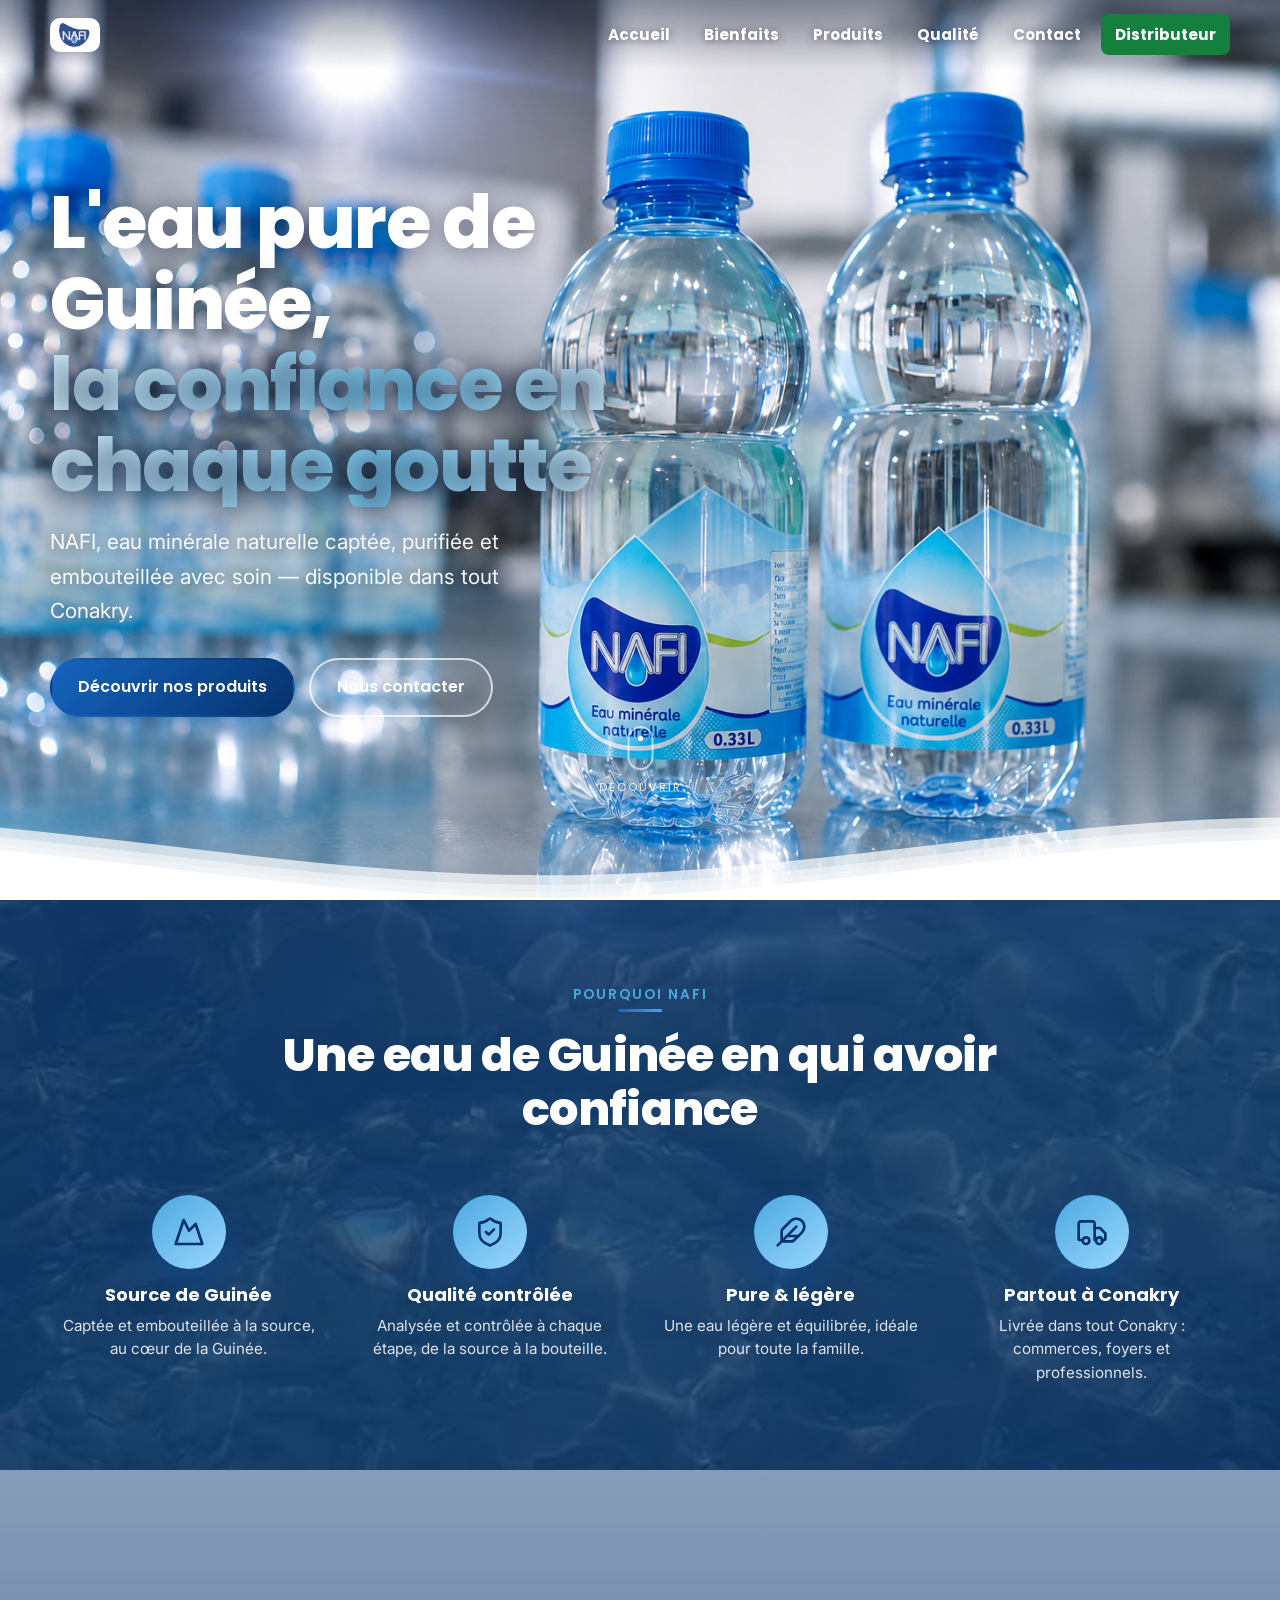
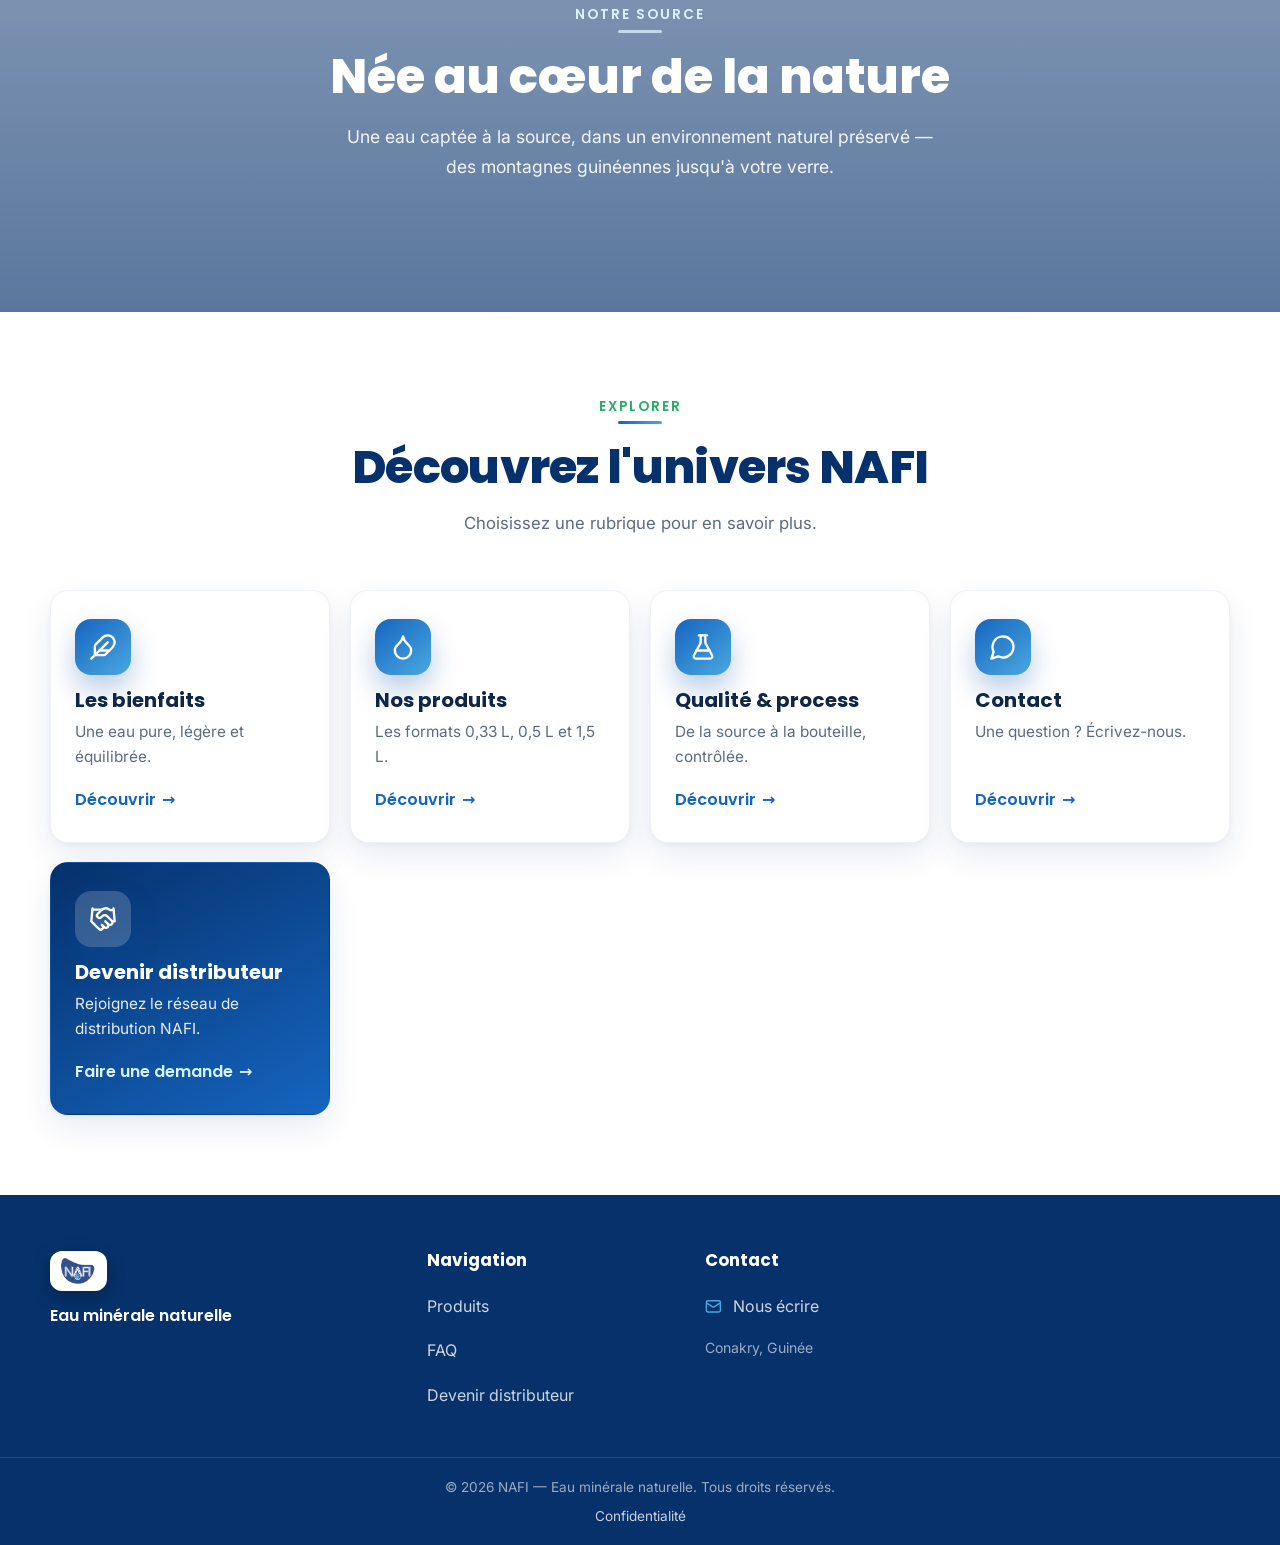
==== commit ea01b6a5: "Accueil : nouvelle photo hero haute résolution (1536x1024) - Remplace l'image du hero par la version" ====
--- a/index.html
+++ b/index.html
@@ -7,13 +7,13 @@
   <meta name="theme-color" content="#06316b" />
   <title>NAFI — L'eau pure de Guinée, la confiance en chaque goutte</title>
   <meta name="description" content="NAFI, eau minérale naturelle née en Guinée. De la source à votre verre : captée, purifiée et contrôlée. Disponible à Conakry en 0,33 L, 0,5 L et 1,5 L." />
-  <link rel="icon" type="image/png" href="images/favicon.png?v=18" />
+  <link rel="icon" type="image/png" href="images/favicon.png?v=20" />
   <link rel="apple-touch-icon" href="images/apple-touch-icon.png" />
   <link rel="preconnect" href="https://fonts.googleapis.com" />
   <link rel="preconnect" href="https://fonts.gstatic.com" crossorigin />
   <link href="https://fonts.googleapis.com/css2?family=Poppins:wght@400;500;600;700;800&family=Inter:wght@400;500;600&display=swap" rel="stylesheet" />
-  <link rel="preload" as="image" href="images/hero-bottles-hd.jpg" fetchpriority="high" />
-  <link rel="stylesheet" href="css/style.css?v=18" />
+  <link rel="preload" as="image" href="images/hero-nafi.jpg" fetchpriority="high" />
+  <link rel="stylesheet" href="css/style.css?v=20" />
   <script type="application/ld+json">
   {"@context":"https://schema.org","@type":"Organization","name":"NAFI","url":"https://www.eaunafi.com/","logo":"https://www.eaunafi.com/images/apple-touch-icon.png","description":"Eau minérale naturelle captée et embouteillée en Guinée."}
   </script>
@@ -77,7 +77,7 @@
 
 <section class="hero" id="accueil">
     <!-- Image de fond du hero : bouteilles NAFI à l'embouteillage -->
-    <img class="hero-bg-img" src="images/hero-bottles-hd.jpg" alt="Bouteilles d'eau minérale NAFI sur la ligne d'embouteillage" width="1920" height="1280" fetchpriority="high" />
+    <img class="hero-bg-img" src="images/hero-nafi.jpg" alt="Bouteilles d'eau minérale NAFI sur la ligne d'embouteillage" width="1536" height="1024" fetchpriority="high" />
 
     <div class="container hero-inner">
       <div class="hero-text reveal">
@@ -237,7 +237,6 @@
     </svg>
   </button>
 
-  <script src="js/main.js?v=18"></script>
-  <script src="js/hero-ripple.js?v=18"></script>
+  <script src="js/main.js?v=20"></script>
 </body>
 </html>
--- a/css/style.css
+++ b/css/style.css
@@ -165,20 +165,13 @@
   object-fit: cover; object-position: 50% 50%; z-index: 0; border: 0; background: transparent;
 }
 .hero-bg-img { animation: heroOpen 1.2s cubic-bezier(.22,1,.36,1) both; }
-/* Canvas d'effet d'eau interactif (au-dessus de l'image, sous le contenu) */
-.hero-ripple-canvas {
-  position: absolute; inset: 0; width: 100%; height: 100%;
-  z-index: 0; pointer-events: none;
-  animation: heroOpen 1.2s cubic-bezier(.22,1,.36,1) both;
-}
 /* Animation d'ouverture du hero : le fond se révèle en fondu + léger zoom */
 @keyframes heroOpen { from { opacity: 0; transform: scale(1.07); } to { opacity: 1; transform: scale(1); } }
-@media (prefers-reduced-motion: reduce) { .hero-bg-img, .hero-ripple-canvas { animation: none; } }
+@media (prefers-reduced-motion: reduce) { .hero-bg-img { animation: none; } }
 /* Mobile : image en bannière (photo entière visible, nette) + texte en dessous sur le fond bleu */
 @media (max-width: 760px) {
   .hero { display: block; min-height: auto; padding-top: 76px; }
   .hero-bg-img { position: static; width: calc(100% - 32px); margin: 6px 16px 0; height: auto; border-radius: 22px; box-shadow: 0 16px 36px rgba(3,28,68,.45); animation: heroFade .9s ease both; }
-  .hero-ripple-canvas { display: none; }
   .hero-inner { padding: 28px 0 72px; }
   .scroll-cue { display: none !important; }
 }
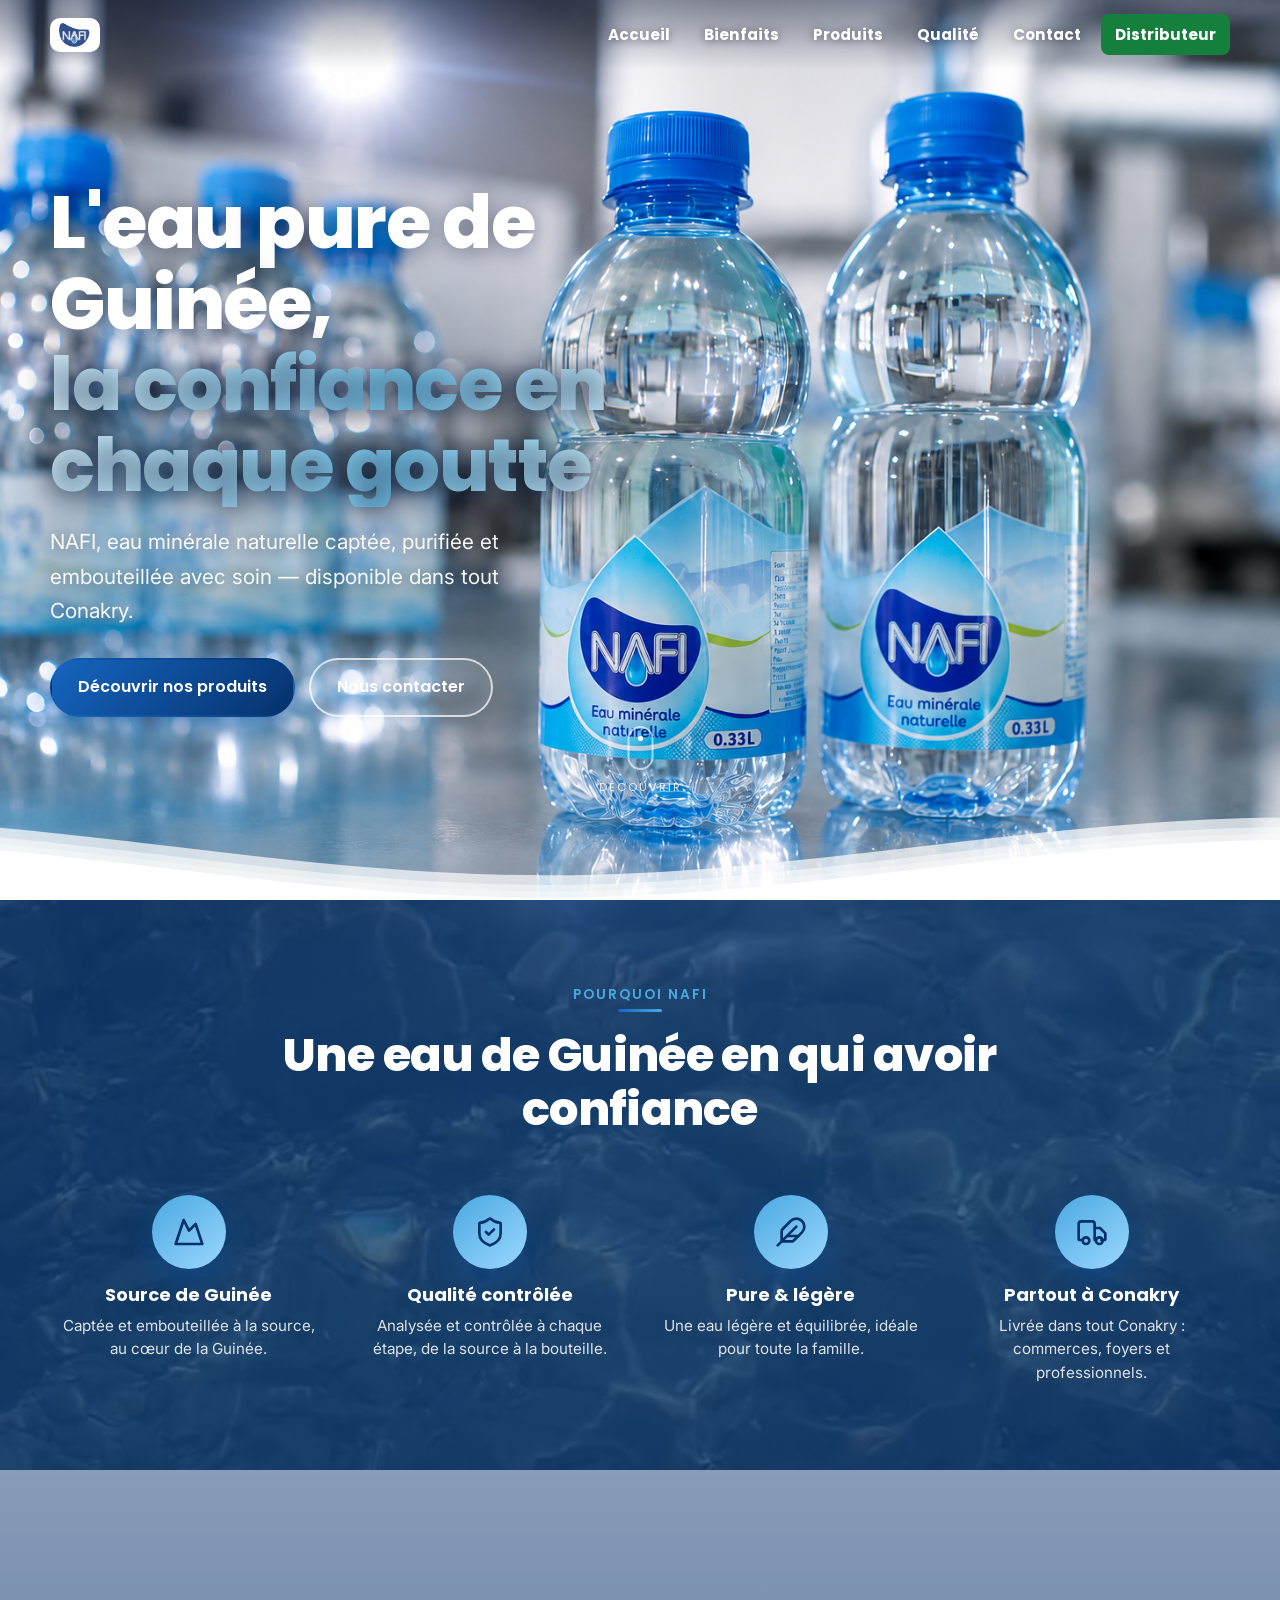
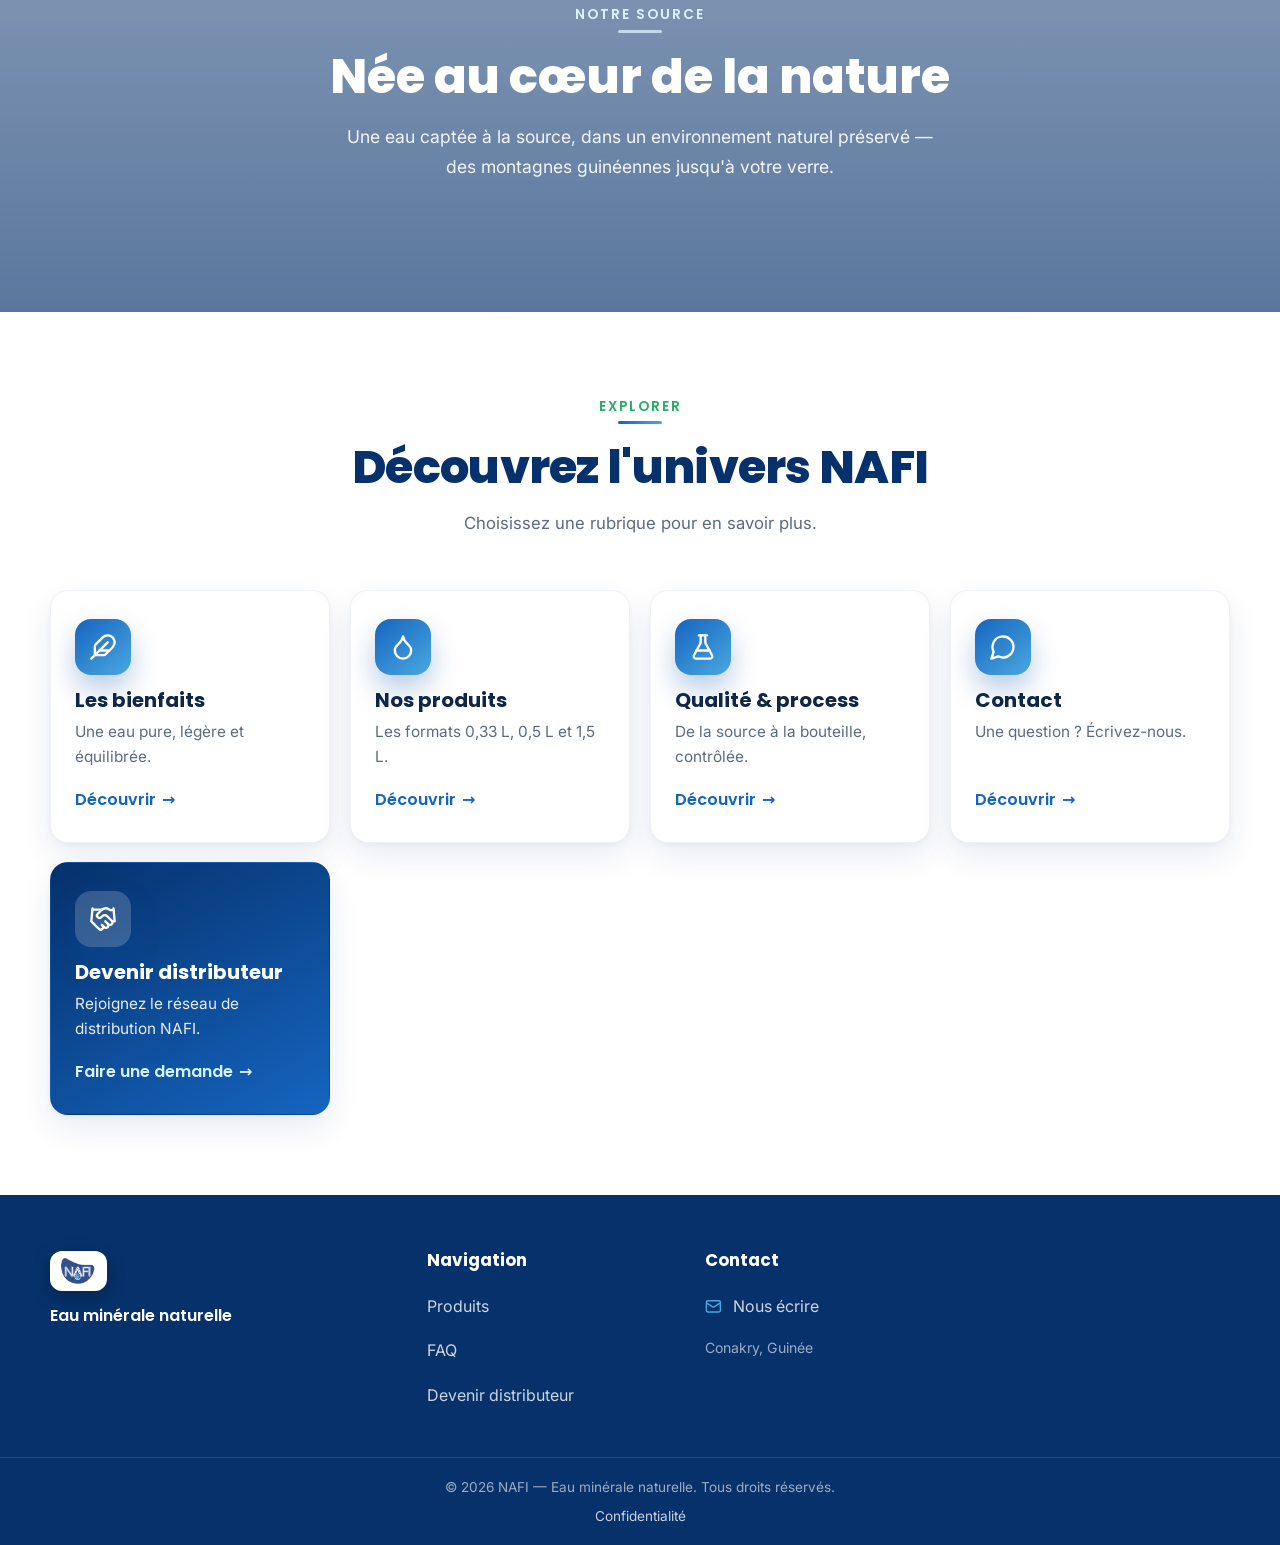
==== commit cbd18bf6: "Accueil : photo hero = fichier original PNG, non modifié (identique) - Utilise l'image fournie telle" ====
--- a/index.html
+++ b/index.html
@@ -7,13 +7,13 @@
   <meta name="theme-color" content="#06316b" />
   <title>NAFI — L'eau pure de Guinée, la confiance en chaque goutte</title>
   <meta name="description" content="NAFI, eau minérale naturelle née en Guinée. De la source à votre verre : captée, purifiée et contrôlée. Disponible à Conakry en 0,33 L, 0,5 L et 1,5 L." />
-  <link rel="icon" type="image/png" href="images/favicon.png?v=20" />
+  <link rel="icon" type="image/png" href="images/favicon.png?v=21" />
   <link rel="apple-touch-icon" href="images/apple-touch-icon.png" />
   <link rel="preconnect" href="https://fonts.googleapis.com" />
   <link rel="preconnect" href="https://fonts.gstatic.com" crossorigin />
   <link href="https://fonts.googleapis.com/css2?family=Poppins:wght@400;500;600;700;800&family=Inter:wght@400;500;600&display=swap" rel="stylesheet" />
-  <link rel="preload" as="image" href="images/hero-nafi.jpg" fetchpriority="high" />
-  <link rel="stylesheet" href="css/style.css?v=20" />
+  <link rel="preload" as="image" href="images/hero-nafi.png" fetchpriority="high" />
+  <link rel="stylesheet" href="css/style.css?v=21" />
   <script type="application/ld+json">
   {"@context":"https://schema.org","@type":"Organization","name":"NAFI","url":"https://www.eaunafi.com/","logo":"https://www.eaunafi.com/images/apple-touch-icon.png","description":"Eau minérale naturelle captée et embouteillée en Guinée."}
   </script>
@@ -77,7 +77,7 @@
 
 <section class="hero" id="accueil">
     <!-- Image de fond du hero : bouteilles NAFI à l'embouteillage -->
-    <img class="hero-bg-img" src="images/hero-nafi.jpg" alt="Bouteilles d'eau minérale NAFI sur la ligne d'embouteillage" width="1536" height="1024" fetchpriority="high" />
+    <img class="hero-bg-img" src="images/hero-nafi.png" alt="Bouteilles d'eau minérale NAFI sur la ligne d'embouteillage" width="1536" height="1024" fetchpriority="high" />
 
     <div class="container hero-inner">
       <div class="hero-text reveal">
@@ -237,6 +237,6 @@
     </svg>
   </button>
 
-  <script src="js/main.js?v=20"></script>
+  <script src="js/main.js?v=21"></script>
 </body>
 </html>
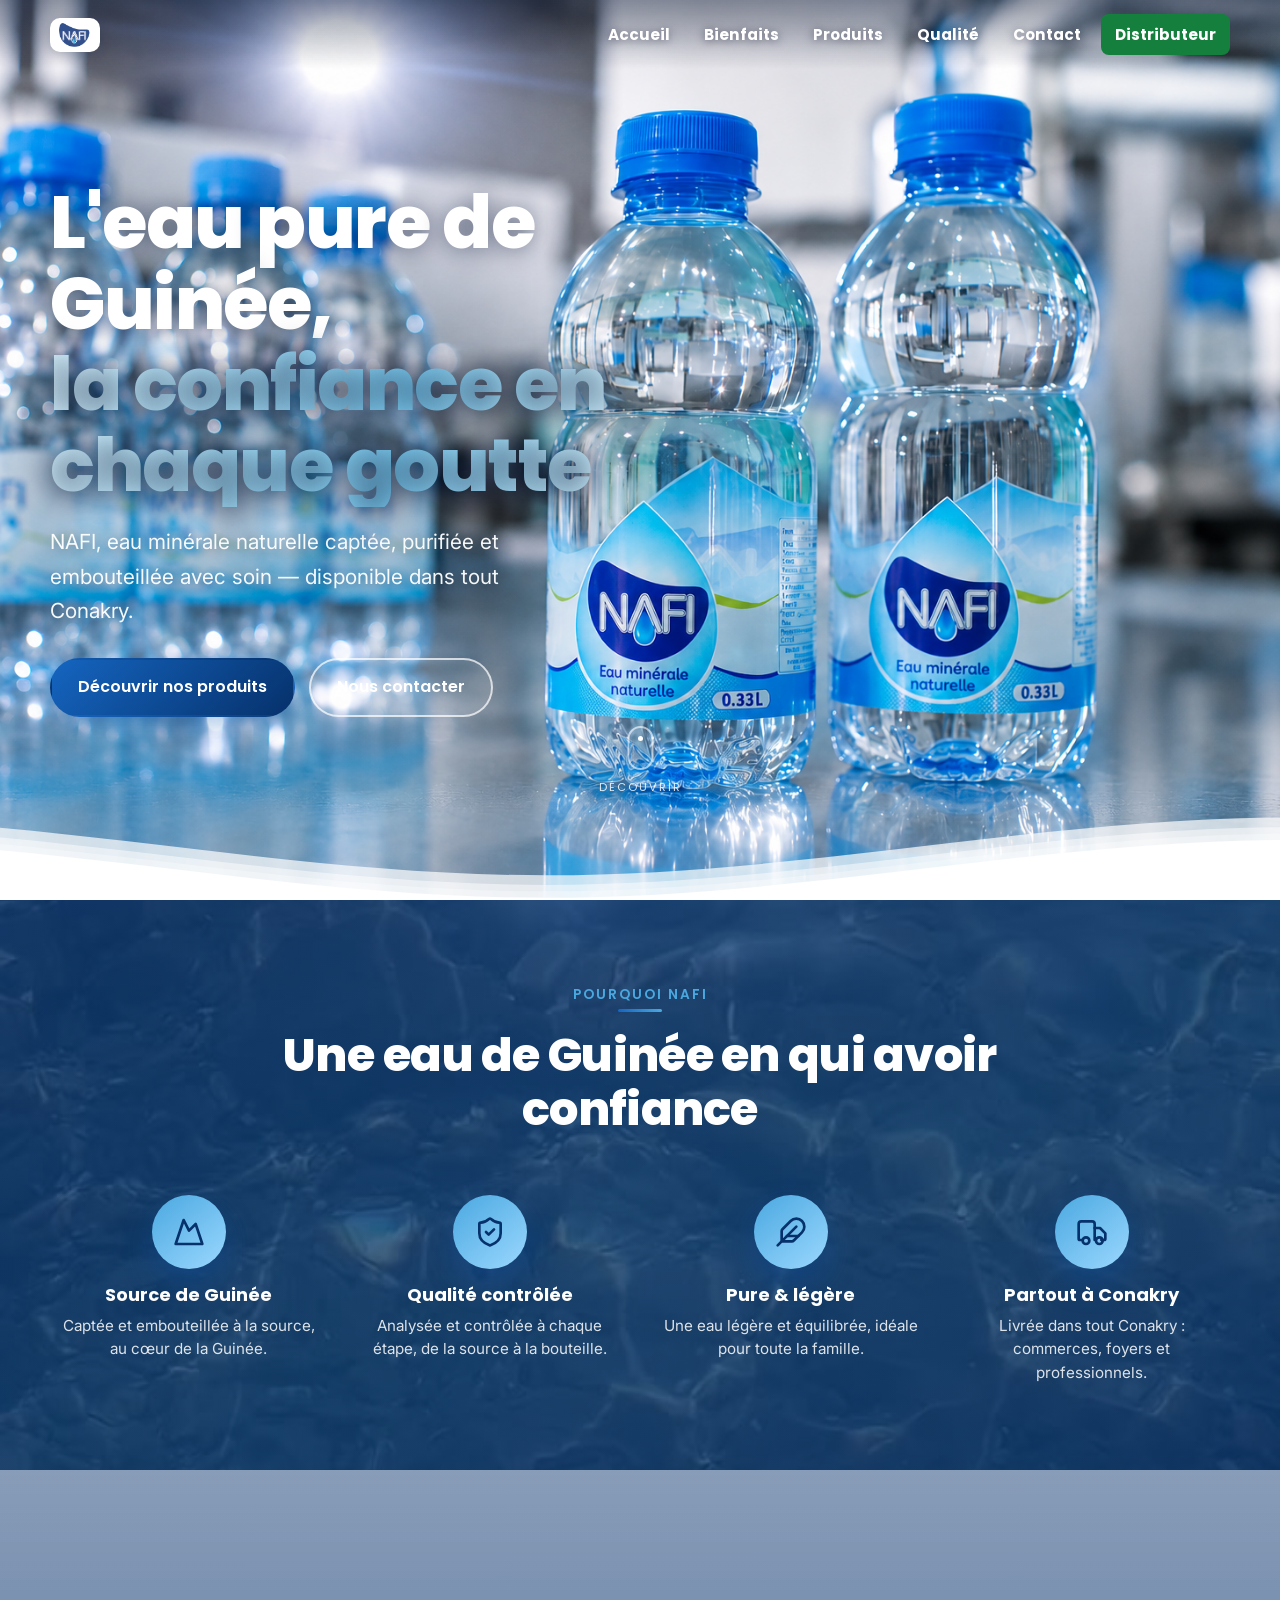
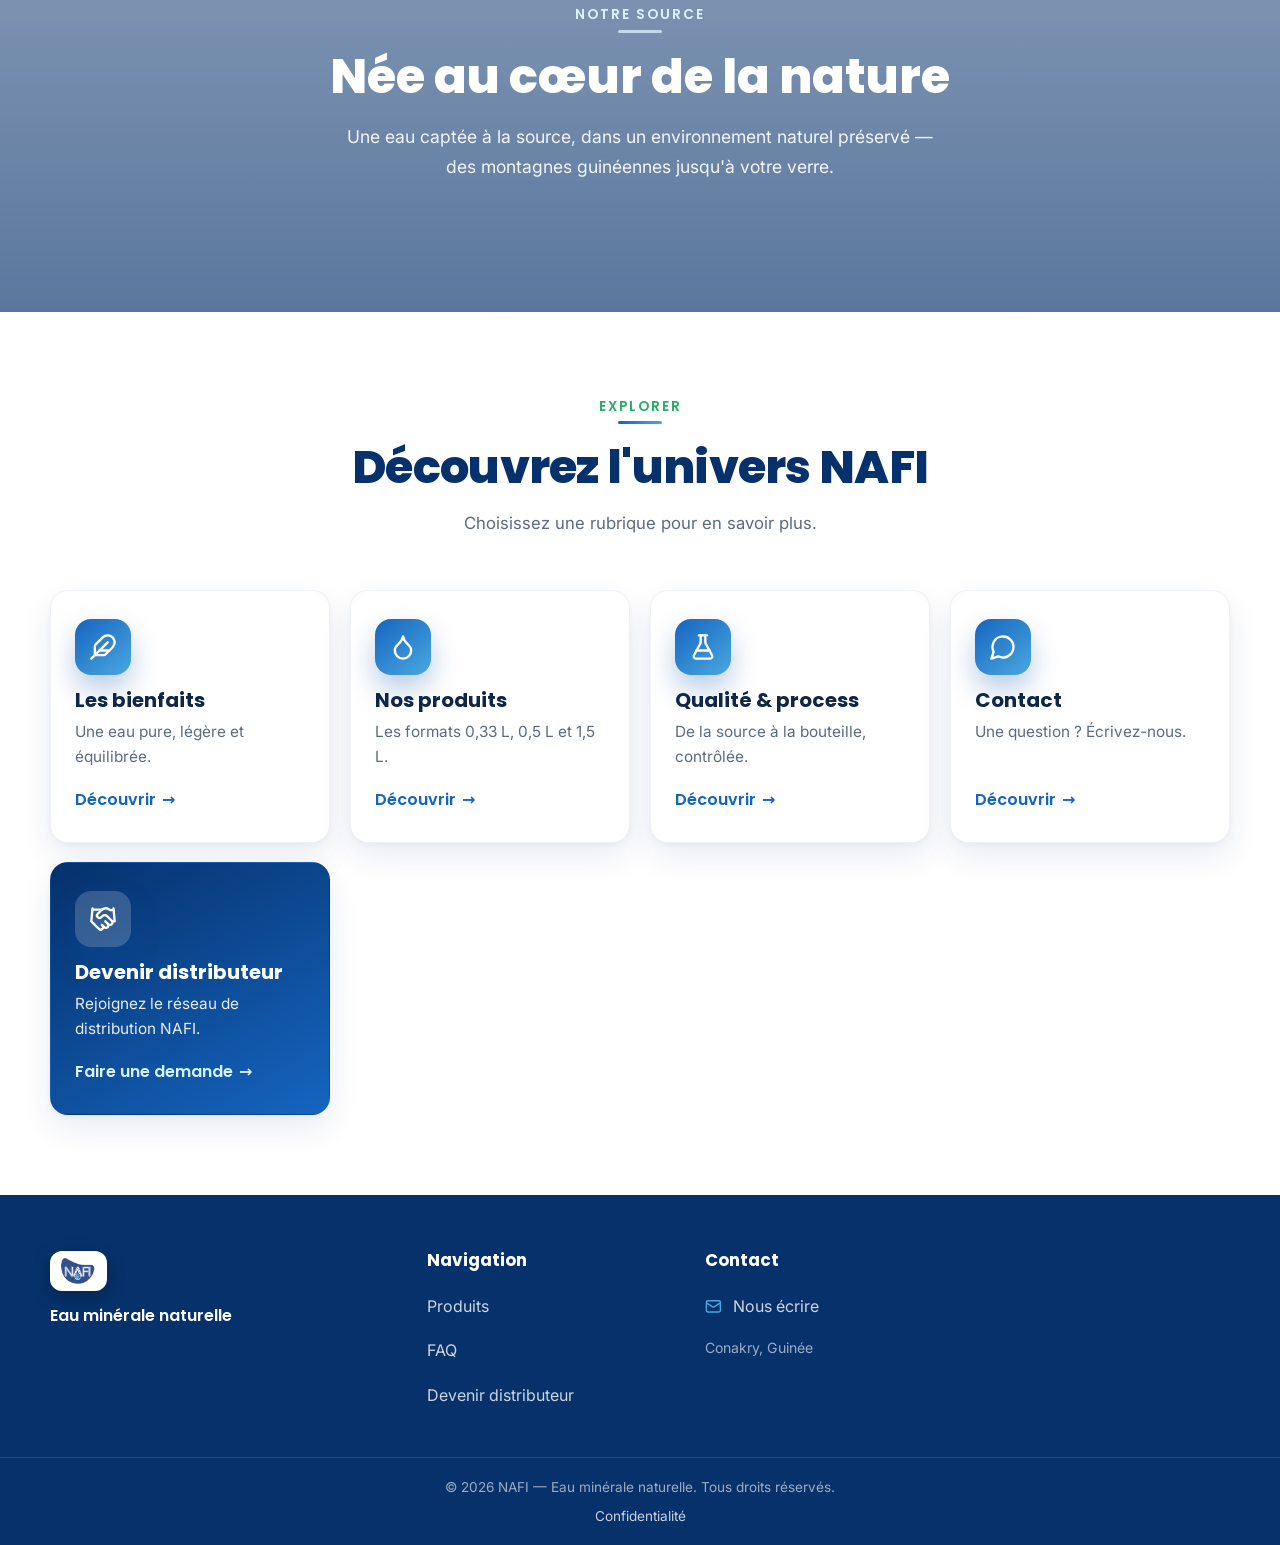
==== commit bd01e4f4: "Accueil : nouvelle photo hero fournie, fichier original non modifié - Image hero-accueil.png (1536x1" ====
--- a/index.html
+++ b/index.html
@@ -7,13 +7,13 @@
   <meta name="theme-color" content="#06316b" />
   <title>NAFI — L'eau pure de Guinée, la confiance en chaque goutte</title>
   <meta name="description" content="NAFI, eau minérale naturelle née en Guinée. De la source à votre verre : captée, purifiée et contrôlée. Disponible à Conakry en 0,33 L, 0,5 L et 1,5 L." />
-  <link rel="icon" type="image/png" href="images/favicon.png?v=21" />
+  <link rel="icon" type="image/png" href="images/favicon.png?v=22" />
   <link rel="apple-touch-icon" href="images/apple-touch-icon.png" />
   <link rel="preconnect" href="https://fonts.googleapis.com" />
   <link rel="preconnect" href="https://fonts.gstatic.com" crossorigin />
   <link href="https://fonts.googleapis.com/css2?family=Poppins:wght@400;500;600;700;800&family=Inter:wght@400;500;600&display=swap" rel="stylesheet" />
-  <link rel="preload" as="image" href="images/hero-nafi.png" fetchpriority="high" />
-  <link rel="stylesheet" href="css/style.css?v=21" />
+  <link rel="preload" as="image" href="images/hero-accueil.png" fetchpriority="high" />
+  <link rel="stylesheet" href="css/style.css?v=22" />
   <script type="application/ld+json">
   {"@context":"https://schema.org","@type":"Organization","name":"NAFI","url":"https://www.eaunafi.com/","logo":"https://www.eaunafi.com/images/apple-touch-icon.png","description":"Eau minérale naturelle captée et embouteillée en Guinée."}
   </script>
@@ -77,7 +77,7 @@
 
 <section class="hero" id="accueil">
     <!-- Image de fond du hero : bouteilles NAFI à l'embouteillage -->
-    <img class="hero-bg-img" src="images/hero-nafi.png" alt="Bouteilles d'eau minérale NAFI sur la ligne d'embouteillage" width="1536" height="1024" fetchpriority="high" />
+    <img class="hero-bg-img" src="images/hero-accueil.png" alt="Bouteilles d'eau minérale NAFI sur la ligne d'embouteillage" width="1536" height="1024" fetchpriority="high" />
 
     <div class="container hero-inner">
       <div class="hero-text reveal">
@@ -237,6 +237,6 @@
     </svg>
   </button>
 
-  <script src="js/main.js?v=21"></script>
+  <script src="js/main.js?v=22"></script>
 </body>
 </html>
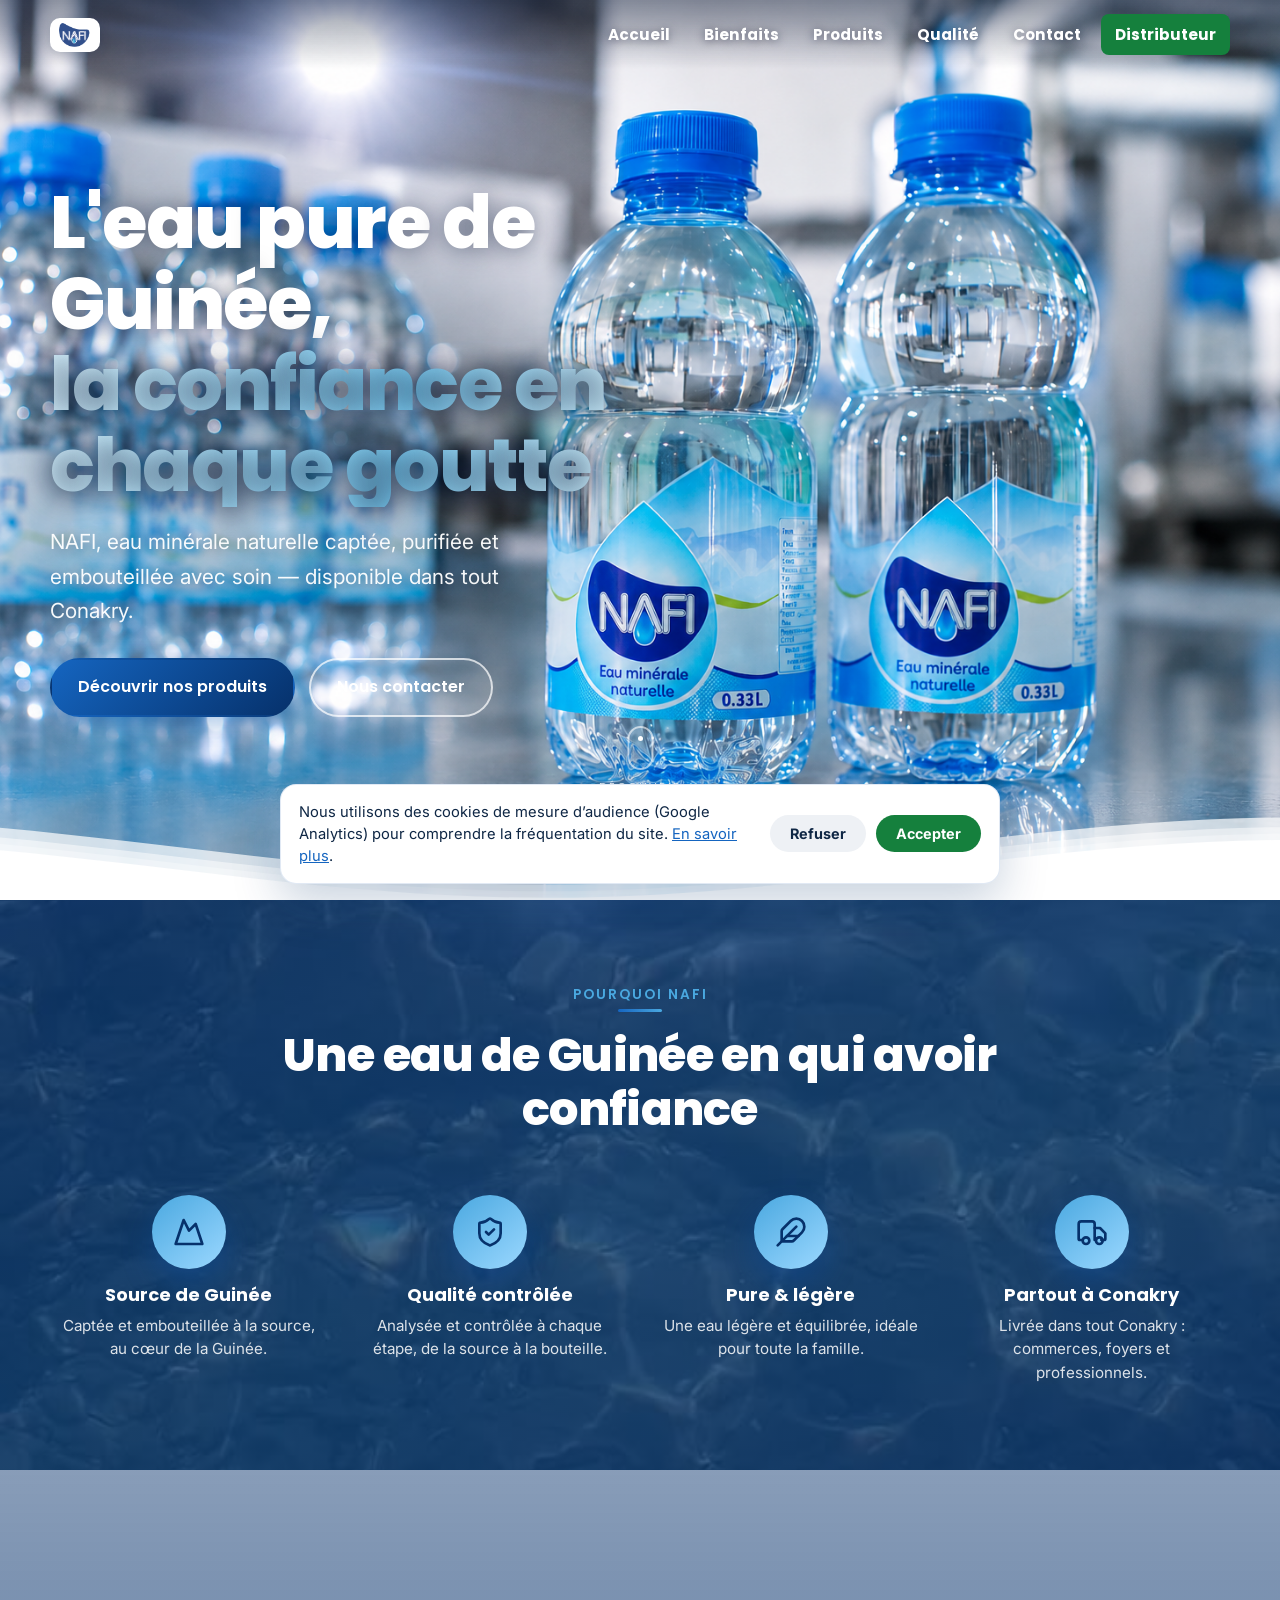
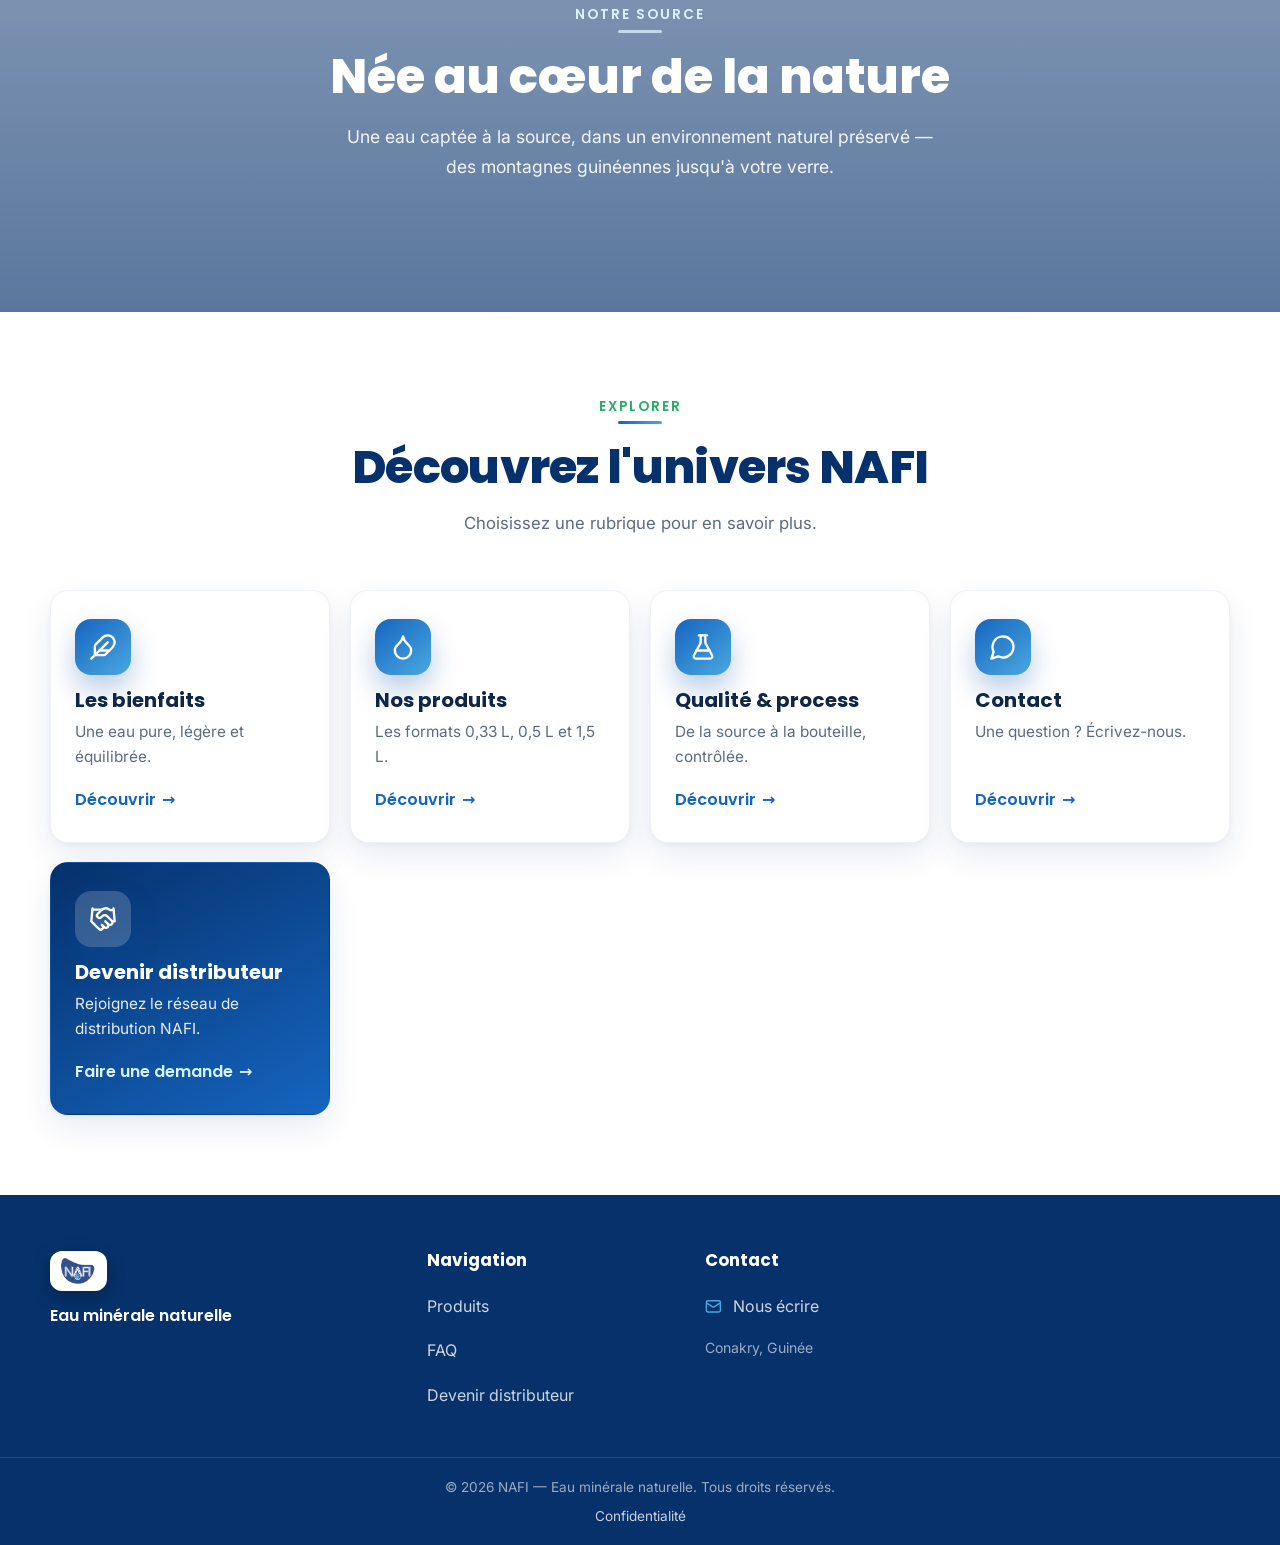
==== commit 7844c4ac: "Statistiques : Google Analytics 4 + bannière de consentement (RGPD) - GA4 (G-NSKBDPZVCM) ajouté dans" ====
--- a/index.html
+++ b/index.html
@@ -7,15 +7,25 @@
   <meta name="theme-color" content="#06316b" />
   <title>NAFI — L'eau pure de Guinée, la confiance en chaque goutte</title>
   <meta name="description" content="NAFI, eau minérale naturelle née en Guinée. De la source à votre verre : captée, purifiée et contrôlée. Disponible à Conakry en 0,33 L, 0,5 L et 1,5 L." />
-  <link rel="icon" type="image/png" href="images/favicon.png?v=22" />
+  <link rel="icon" type="image/png" href="images/favicon.png?v=23" />
   <link rel="apple-touch-icon" href="images/apple-touch-icon.png" />
   <link rel="preconnect" href="https://fonts.googleapis.com" />
   <link rel="preconnect" href="https://fonts.gstatic.com" crossorigin />
   <link href="https://fonts.googleapis.com/css2?family=Poppins:wght@400;500;600;700;800&family=Inter:wght@400;500;600&display=swap" rel="stylesheet" />
   <link rel="preload" as="image" href="images/hero-accueil.png" fetchpriority="high" />
-  <link rel="stylesheet" href="css/style.css?v=22" />
+  <link rel="stylesheet" href="css/style.css?v=23" />
   <script type="application/ld+json">
   {"@context":"https://schema.org","@type":"Organization","name":"NAFI","url":"https://www.eaunafi.com/","logo":"https://www.eaunafi.com/images/apple-touch-icon.png","description":"Eau minérale naturelle captée et embouteillée en Guinée."}
+  </script>
+  <!-- Google Analytics 4 (Consent Mode : mesure pleine après consentement) -->
+  <script async src="https://www.googletagmanager.com/gtag/js?id=G-NSKBDPZVCM"></script>
+  <script>
+    window.dataLayer = window.dataLayer || [];
+    function gtag(){dataLayer.push(arguments);}
+    gtag('js', new Date());
+    gtag('consent', 'default', { 'ad_storage':'denied','ad_user_data':'denied','ad_personalization':'denied','analytics_storage':'denied' });
+    try { if (localStorage.getItem('nafi-consent') === 'granted') gtag('consent','update',{ 'analytics_storage':'granted' }); } catch(e){}
+    gtag('config', 'G-NSKBDPZVCM');
   </script>
 </head>
 <body>
@@ -237,6 +247,7 @@
     </svg>
   </button>
 
-  <script src="js/main.js?v=22"></script>
+  <script src="js/main.js?v=23"></script>
+  <script src="js/consent.js?v=23" defer></script>
 </body>
 </html>
--- a/css/style.css
+++ b/css/style.css
@@ -1398,3 +1398,27 @@
 body.page-inner.has-banner .navbar:not(.scrolled) .nav-links a:hover { background: rgba(255,255,255,.16); color: #fff; }
 body.page-inner.has-banner .navbar:not(.scrolled) .nav-links a.active { color: #fff !important; background: rgba(255,255,255,.20); }
 body.page-inner.has-banner .navbar:not(.scrolled) .burger span { background: #fff; box-shadow: 0 1px 5px rgba(3,18,46,.45); }
+
+
+/* ============================================================
+   Bannière de consentement cookies (RGPD)
+   ============================================================ */
+.cookie-bar {
+  position: fixed; left: 16px; right: 16px; bottom: 16px; z-index: 1500;
+  max-width: 720px; margin: 0 auto;
+  display: flex; flex-wrap: wrap; align-items: center; gap: 14px;
+  background: #fff; border: 1px solid rgba(8,76,160,.12);
+  box-shadow: 0 18px 48px rgba(6,49,107,.22); border-radius: 16px; padding: 16px 18px;
+  transform: translateY(140%); opacity: 0;
+  transition: transform .4s cubic-bezier(.2,.8,.2,1), opacity .4s;
+}
+.cookie-bar.show { transform: translateY(0); opacity: 1; }
+.cookie-txt { margin: 0; flex: 1 1 280px; font-size: .92rem; line-height: 1.5; color: var(--ink); }
+.cookie-txt a { color: var(--blue); text-decoration: underline; }
+.cookie-actions { display: flex; gap: 10px; flex: 0 0 auto; }
+.cookie-bar button { border: 0; border-radius: 999px; padding: 10px 20px; font-family: inherit; font-weight: 700; font-size: .9rem; cursor: pointer; transition: background .2s ease; }
+.cookie-refuse { background: #eef1f5; color: var(--ink); }
+.cookie-refuse:hover { background: #e2e7ee; }
+.cookie-accept { background: var(--green-cta); color: #fff; }
+.cookie-accept:hover { background: var(--green-cta-dark); }
+@media (max-width: 520px) { .cookie-actions { width: 100%; } .cookie-bar button { flex: 1; } }
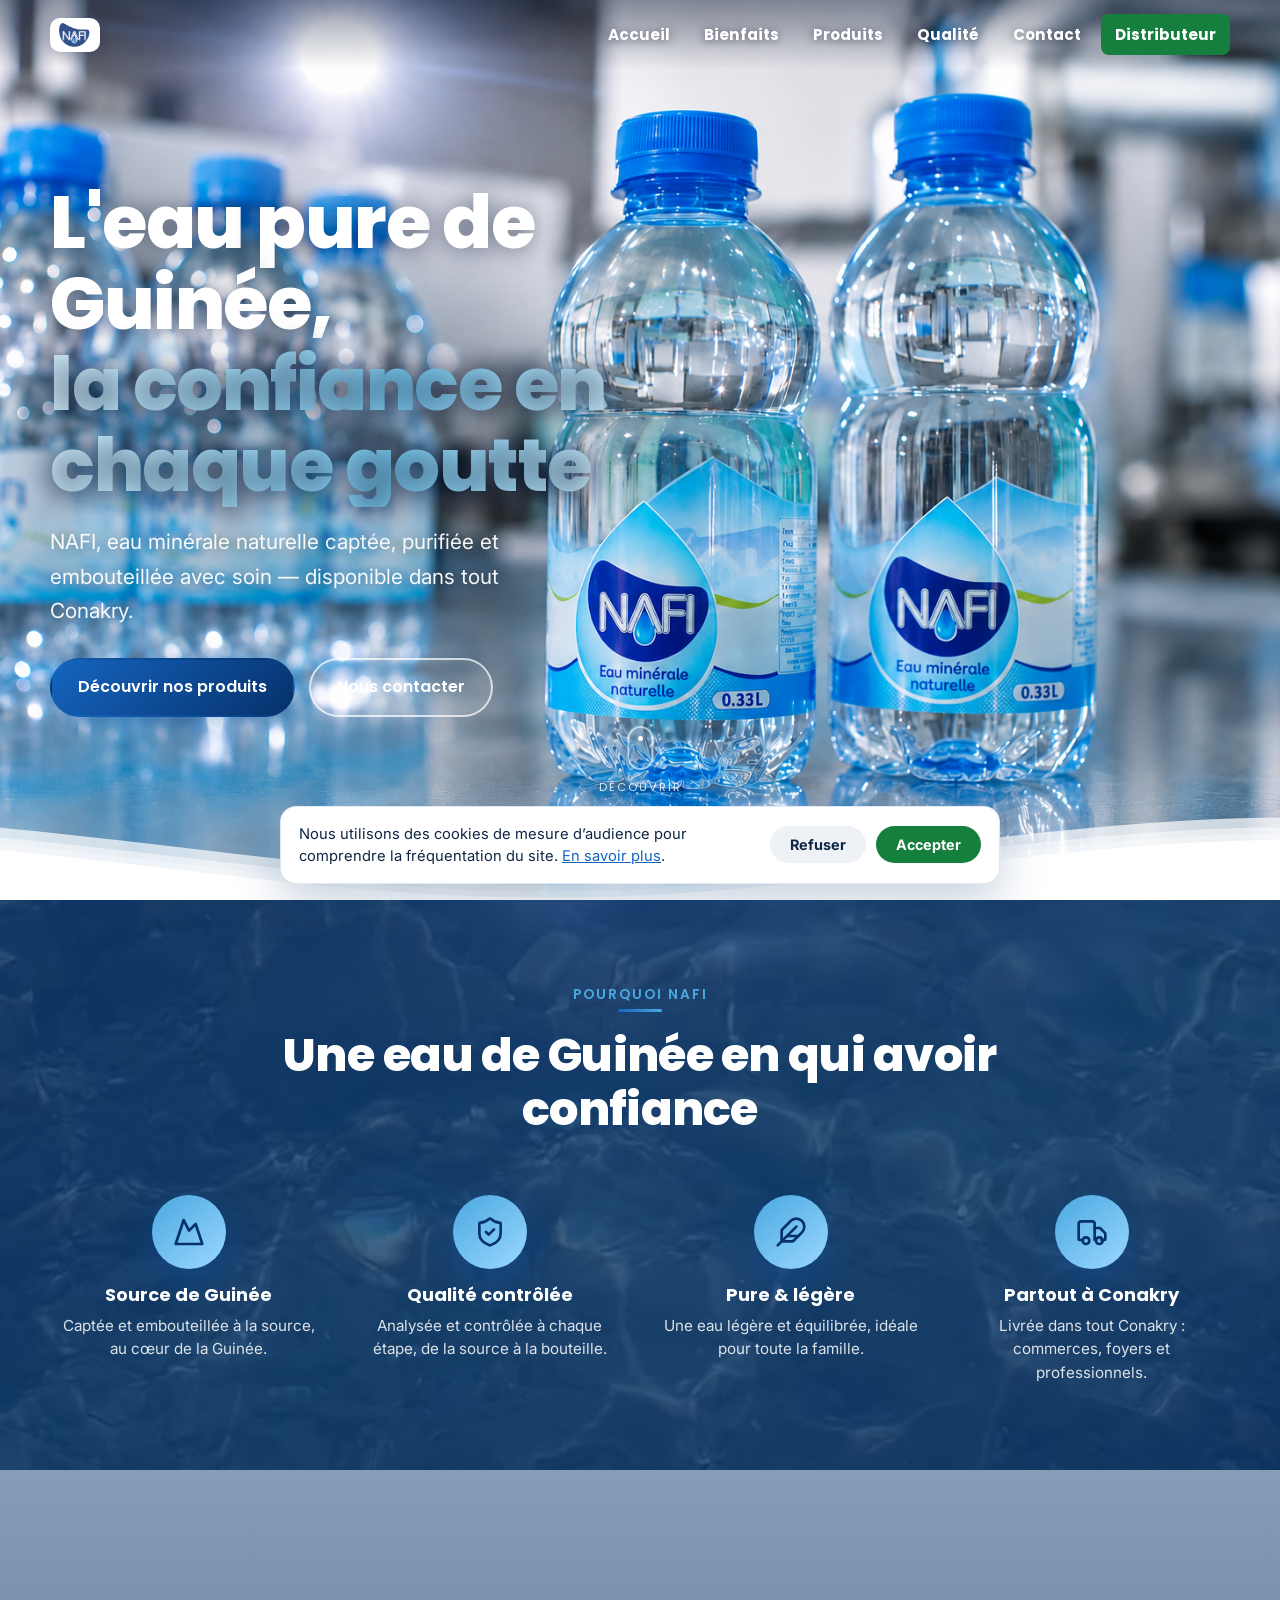
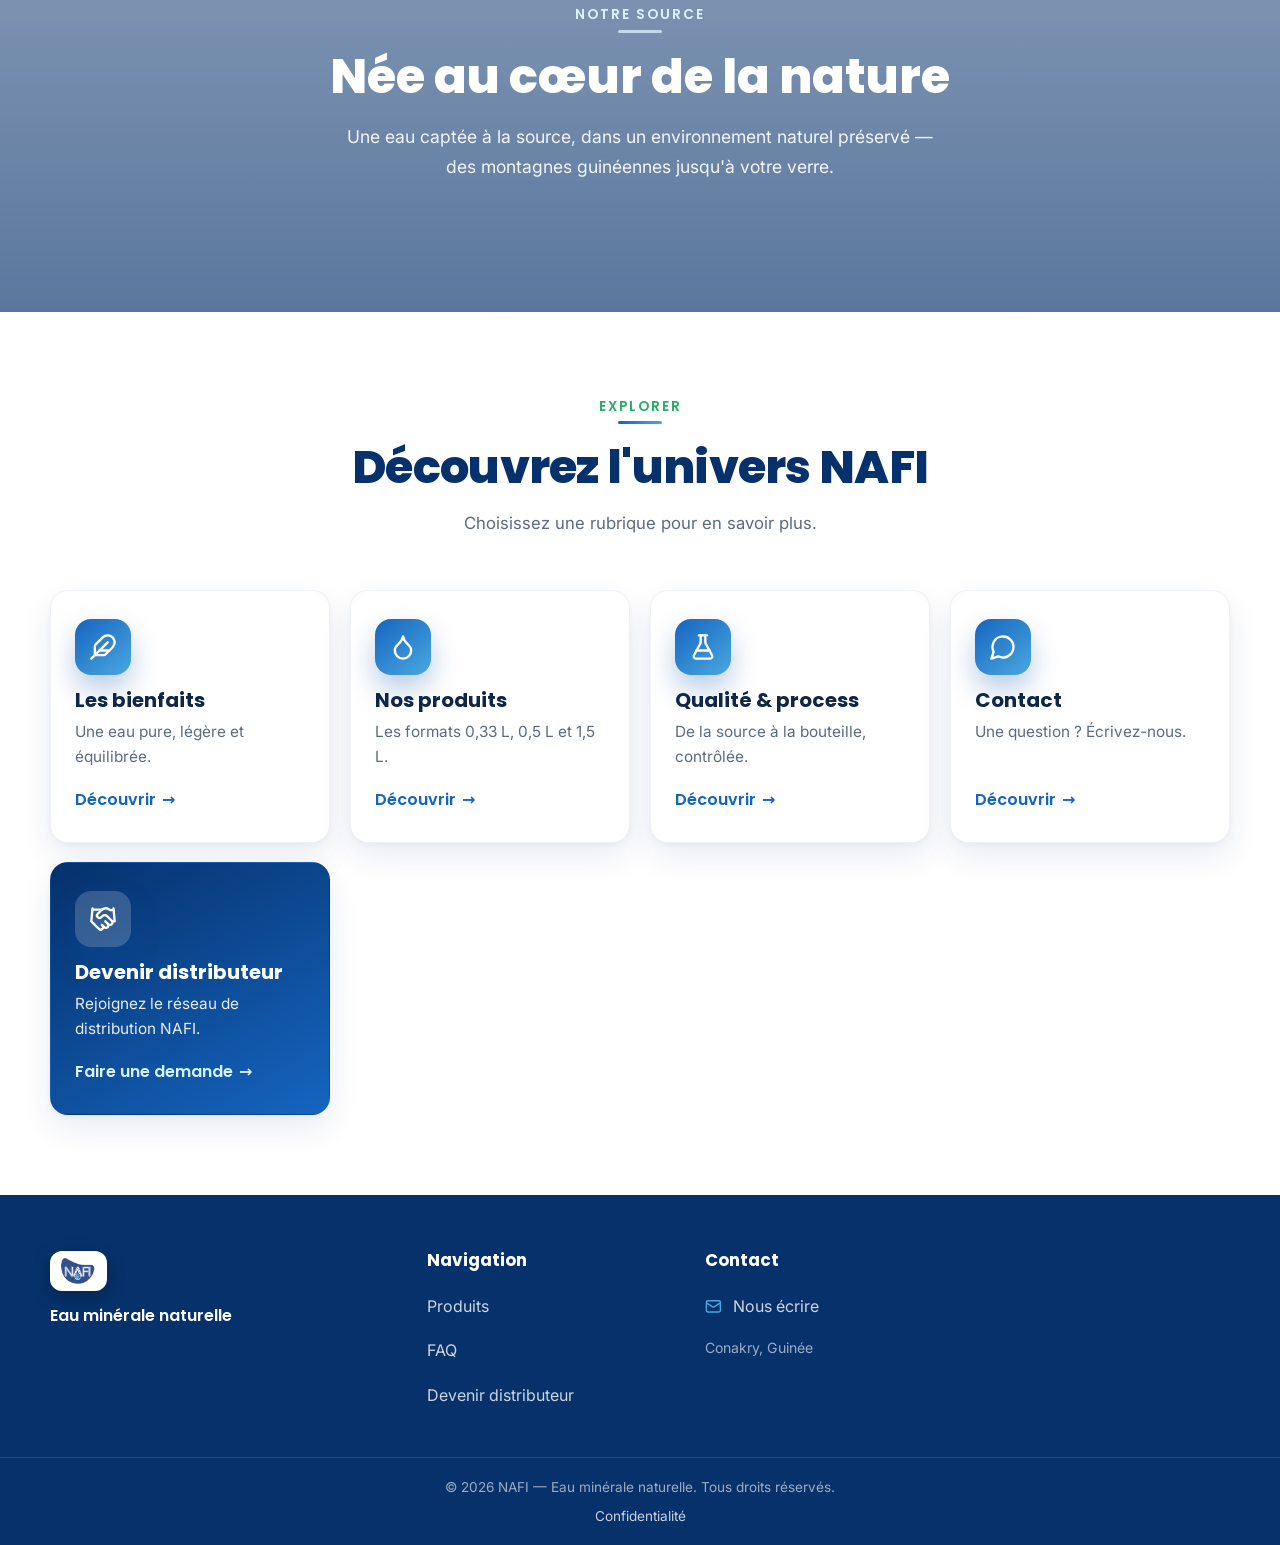
==== commit 5253bf4e: "Bannière cookies : retrait de la mention « Google Analytics » - Le bandeau parle simplement de « coo" ====
--- a/index.html
+++ b/index.html
@@ -7,13 +7,13 @@
   <meta name="theme-color" content="#06316b" />
   <title>NAFI — L'eau pure de Guinée, la confiance en chaque goutte</title>
   <meta name="description" content="NAFI, eau minérale naturelle née en Guinée. De la source à votre verre : captée, purifiée et contrôlée. Disponible à Conakry en 0,33 L, 0,5 L et 1,5 L." />
-  <link rel="icon" type="image/png" href="images/favicon.png?v=23" />
+  <link rel="icon" type="image/png" href="images/favicon.png?v=24" />
   <link rel="apple-touch-icon" href="images/apple-touch-icon.png" />
   <link rel="preconnect" href="https://fonts.googleapis.com" />
   <link rel="preconnect" href="https://fonts.gstatic.com" crossorigin />
   <link href="https://fonts.googleapis.com/css2?family=Poppins:wght@400;500;600;700;800&family=Inter:wght@400;500;600&display=swap" rel="stylesheet" />
   <link rel="preload" as="image" href="images/hero-accueil.png" fetchpriority="high" />
-  <link rel="stylesheet" href="css/style.css?v=23" />
+  <link rel="stylesheet" href="css/style.css?v=24" />
   <script type="application/ld+json">
   {"@context":"https://schema.org","@type":"Organization","name":"NAFI","url":"https://www.eaunafi.com/","logo":"https://www.eaunafi.com/images/apple-touch-icon.png","description":"Eau minérale naturelle captée et embouteillée en Guinée."}
   </script>
@@ -247,7 +247,7 @@
     </svg>
   </button>
 
-  <script src="js/main.js?v=23"></script>
-  <script src="js/consent.js?v=23" defer></script>
+  <script src="js/main.js?v=24"></script>
+  <script src="js/consent.js?v=24" defer></script>
 </body>
 </html>
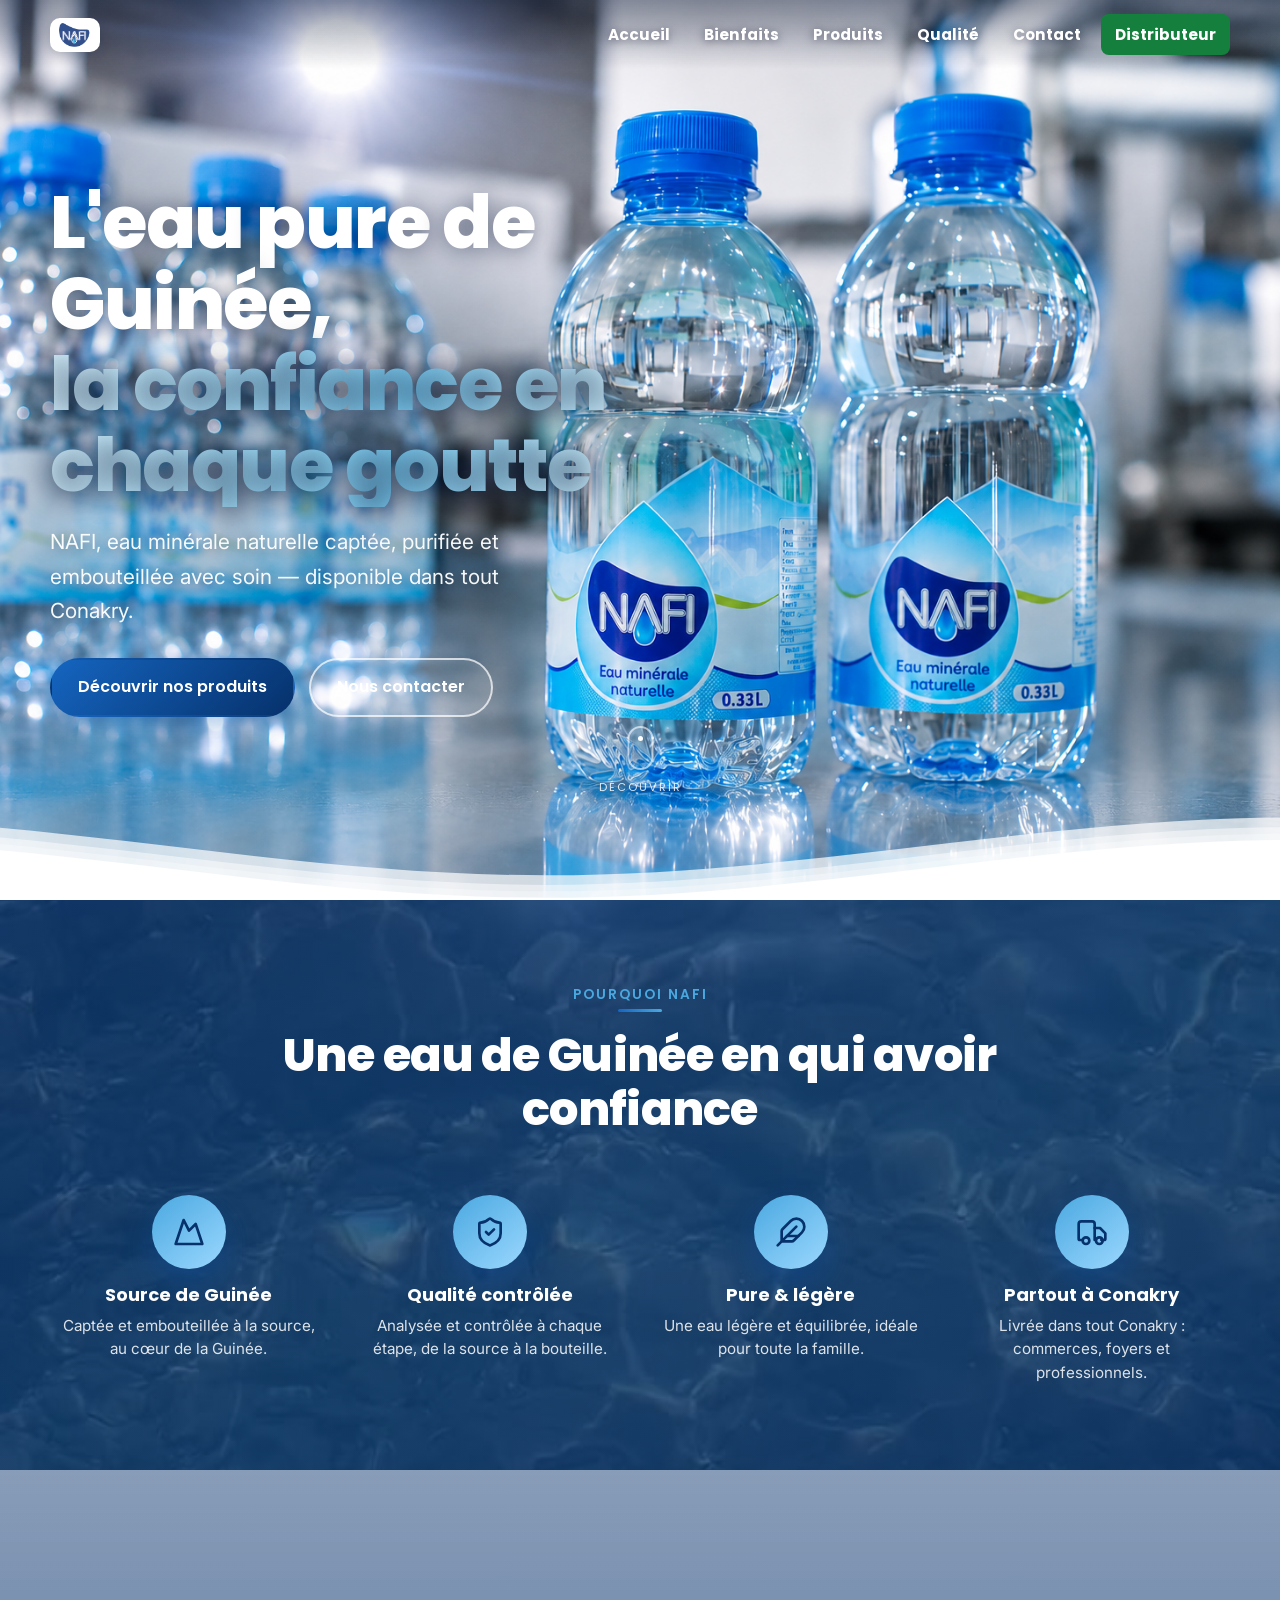
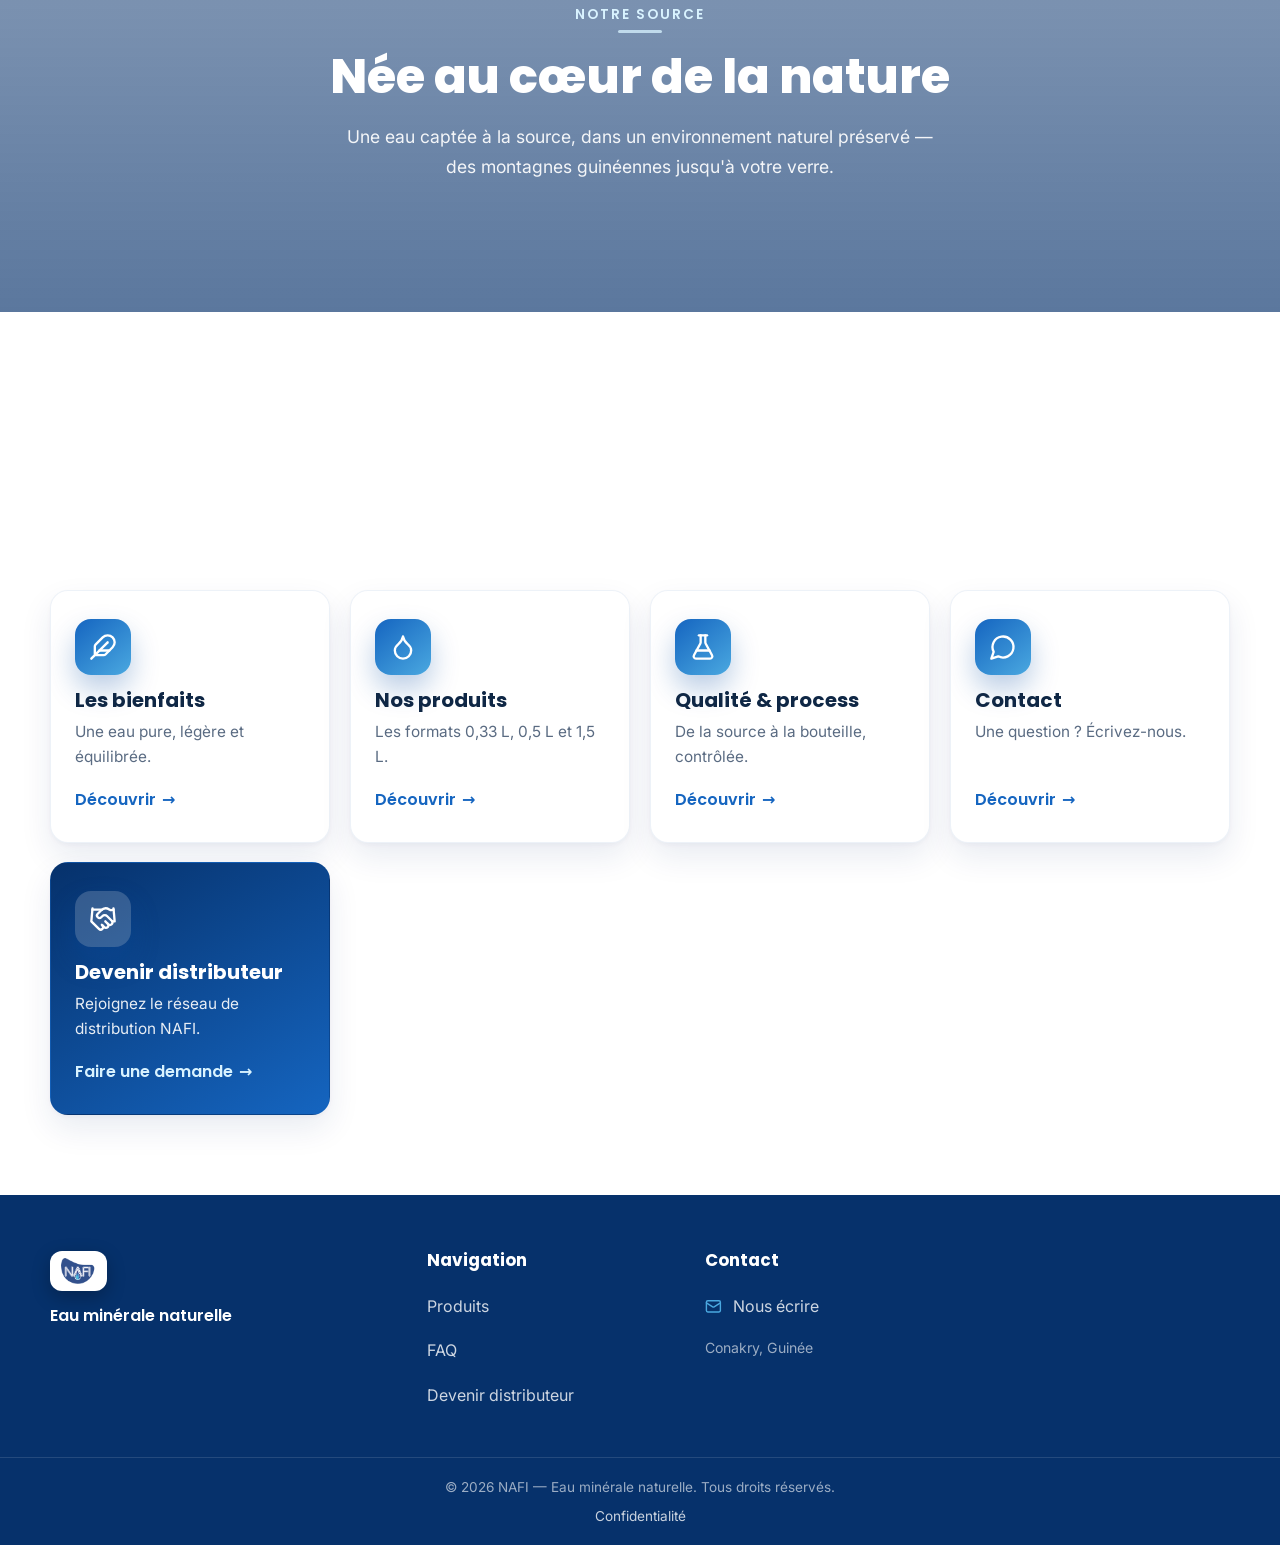
==== commit 94a13fac: "feat(stats): mouchard cookieless + retrait de Google Analytics & bannière Rebasé sur le nouveau main" ====
--- a/index.html
+++ b/index.html
@@ -16,16 +16,6 @@
   <link rel="stylesheet" href="css/style.css?v=24" />
   <script type="application/ld+json">
   {"@context":"https://schema.org","@type":"Organization","name":"NAFI","url":"https://www.eaunafi.com/","logo":"https://www.eaunafi.com/images/apple-touch-icon.png","description":"Eau minérale naturelle captée et embouteillée en Guinée."}
-  </script>
-  <!-- Google Analytics 4 (Consent Mode : mesure pleine après consentement) -->
-  <script async src="https://www.googletagmanager.com/gtag/js?id=G-NSKBDPZVCM"></script>
-  <script>
-    window.dataLayer = window.dataLayer || [];
-    function gtag(){dataLayer.push(arguments);}
-    gtag('js', new Date());
-    gtag('consent', 'default', { 'ad_storage':'denied','ad_user_data':'denied','ad_personalization':'denied','analytics_storage':'denied' });
-    try { if (localStorage.getItem('nafi-consent') === 'granted') gtag('consent','update',{ 'analytics_storage':'granted' }); } catch(e){}
-    gtag('config', 'G-NSKBDPZVCM');
   </script>
 </head>
 <body>
@@ -75,8 +65,8 @@
         <a href="bienfaits.html">Bienfaits</a>
         <a href="produits.html">Produits</a>
         <a href="qualite.html">Qualité</a>
-        <a href="contact.html">Contact</a>
-        <a href="contact.html#distributeur" class="nav-cta">Distributeur</a>
+        <a href="contact.html" data-stat="contact">Contact</a>
+        <a href="contact.html#distributeur" data-stat="distributeur" class="nav-cta">Distributeur</a>
       </nav>
 
       <button class="burger" id="burger" aria-label="Ouvrir le menu" aria-expanded="false">
@@ -95,7 +85,7 @@
         <p class="hero-tagline">NAFI, eau minérale naturelle captée, purifiée et embouteillée avec soin — disponible dans tout Conakry.</p>
         <div class="hero-buttons">
           <a href="produits.html" class="btn btn-primary">Découvrir nos produits</a>
-          <a href="contact.html" class="btn btn-outline">Nous contacter</a>
+          <a href="contact.html" data-stat="contact" class="btn btn-outline">Nous contacter</a>
         </div>
       </div>
     </div>
@@ -198,13 +188,13 @@
           <p>De la source à la bouteille, contrôlée.</p>
           <span class="hub-link">Découvrir <span aria-hidden="true">&rarr;</span></span>
         </a>
-        <a class="hub-card reveal" href="contact.html">
+        <a class="hub-card reveal" href="contact.html" data-stat="contact">
           <span class="hub-ico"><svg class="ico" aria-hidden="true"><use href="#i-chat"/></svg></span>
           <h3>Contact</h3>
           <p>Une question ? Écrivez-nous.</p>
           <span class="hub-link">Découvrir <span aria-hidden="true">&rarr;</span></span>
         </a>
-        <a class="hub-card hub-card--cta reveal" href="contact.html#distributeur">
+        <a class="hub-card hub-card--cta reveal" href="contact.html#distributeur" data-stat="distributeur">
           <span class="hub-ico"><svg class="ico" aria-hidden="true"><use href="#i-handshake"/></svg></span>
           <h3>Devenir distributeur</h3>
           <p>Rejoignez le réseau de distribution NAFI.</p>
@@ -226,12 +216,12 @@
         <h4>Navigation</h4>
         <a href="produits.html">Produits</a>
         <a href="contact.html#faq">FAQ</a>
-        <a href="contact.html#distributeur">Devenir distributeur</a>
+        <a href="contact.html#distributeur" data-stat="distributeur">Devenir distributeur</a>
       </div>
 
       <div class="footer-col">
         <h4>Contact</h4>
-        <a href="contact.html"><svg class="ico ico-link" aria-hidden="true"><use href="#i-mail"/></svg> Nous écrire</a>
+        <a href="contact.html" data-stat="contact"><svg class="ico ico-link" aria-hidden="true"><use href="#i-mail"/></svg> Nous écrire</a>
         <p class="footer-city">Conakry, Guinée</p>
       </div>
     </div>
@@ -248,6 +238,6 @@
   </button>
 
   <script src="js/main.js?v=24"></script>
-  <script src="js/consent.js?v=24" defer></script>
+  <script src="js/stats.js?v=25" defer></script>
 </body>
 </html>
--- a/css/style.css
+++ b/css/style.css
@@ -1400,25 +1400,3 @@
 body.page-inner.has-banner .navbar:not(.scrolled) .burger span { background: #fff; box-shadow: 0 1px 5px rgba(3,18,46,.45); }
 
 
-/* ============================================================
-   Bannière de consentement cookies (RGPD)
-   ============================================================ */
-.cookie-bar {
-  position: fixed; left: 16px; right: 16px; bottom: 16px; z-index: 1500;
-  max-width: 720px; margin: 0 auto;
-  display: flex; flex-wrap: wrap; align-items: center; gap: 14px;
-  background: #fff; border: 1px solid rgba(8,76,160,.12);
-  box-shadow: 0 18px 48px rgba(6,49,107,.22); border-radius: 16px; padding: 16px 18px;
-  transform: translateY(140%); opacity: 0;
-  transition: transform .4s cubic-bezier(.2,.8,.2,1), opacity .4s;
-}
-.cookie-bar.show { transform: translateY(0); opacity: 1; }
-.cookie-txt { margin: 0; flex: 1 1 280px; font-size: .92rem; line-height: 1.5; color: var(--ink); }
-.cookie-txt a { color: var(--blue); text-decoration: underline; }
-.cookie-actions { display: flex; gap: 10px; flex: 0 0 auto; }
-.cookie-bar button { border: 0; border-radius: 999px; padding: 10px 20px; font-family: inherit; font-weight: 700; font-size: .9rem; cursor: pointer; transition: background .2s ease; }
-.cookie-refuse { background: #eef1f5; color: var(--ink); }
-.cookie-refuse:hover { background: #e2e7ee; }
-.cookie-accept { background: var(--green-cta); color: #fff; }
-.cookie-accept:hover { background: var(--green-cta-dark); }
-@media (max-width: 520px) { .cookie-actions { width: 100%; } .cookie-bar button { flex: 1; } }
